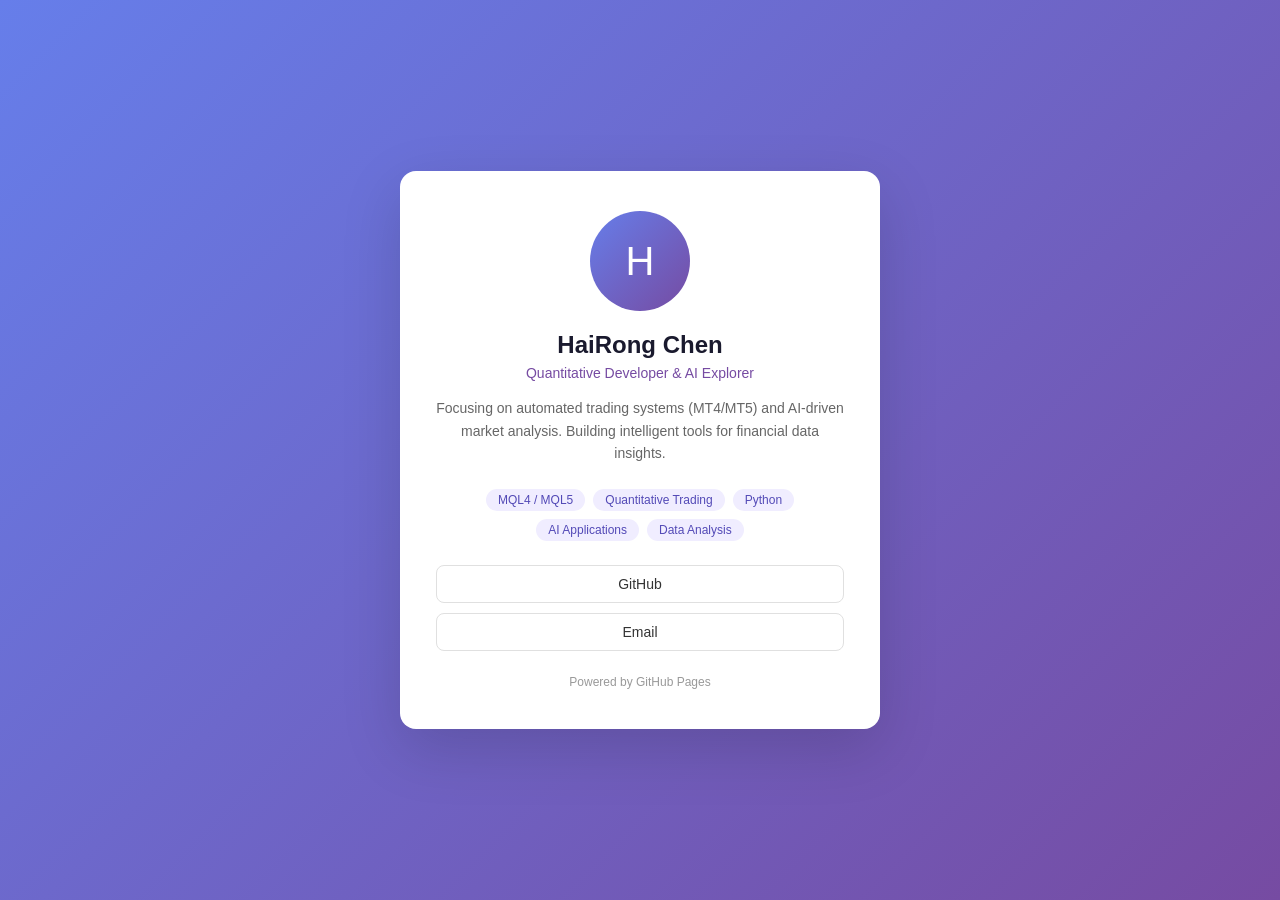
==== index.html @ 54d0af9d "Add personal card page" ====
<!DOCTYPE html>
<html lang="zh-CN">
<head>
  <meta charset="UTF-8">
  <meta name="viewport" content="width=device-width, initial-scale=1.0">
  <title>HaiRong Chen - Personal Card</title>
  <style>
    * { margin: 0; padding: 0; box-sizing: border-box; }
    body {
      font-family: -apple-system, BlinkMacSystemFont, "Segoe UI", Roboto, sans-serif;
      background: linear-gradient(135deg, #667eea 0%, #764ba2 100%);
      min-height: 100vh;
      display: flex;
      align-items: center;
      justify-content: center;
      padding: 20px;
    }
    .card {
      background: #fff;
      border-radius: 16px;
      box-shadow: 0 20px 60px rgba(0,0,0,0.15);
      max-width: 480px;
      width: 100%;
      padding: 40px 36px;
      text-align: center;
    }
    .avatar {
      width: 100px;
      height: 100px;
      border-radius: 50%;
      background: linear-gradient(135deg, #667eea, #764ba2);
      margin: 0 auto 20px;
      display: flex;
      align-items: center;
      justify-content: center;
      font-size: 40px;
      color: #fff;
      font-weight: 500;
    }
    h1 {
      font-size: 24px;
      color: #1a1a2e;
      margin-bottom: 6px;
    }
    .title {
      font-size: 14px;
      color: #764ba2;
      margin-bottom: 16px;
    }
    .bio {
      font-size: 14px;
      color: #666;
      line-height: 1.6;
      margin-bottom: 24px;
    }
    .tags {
      display: flex;
      flex-wrap: wrap;
      justify-content: center;
      gap: 8px;
      margin-bottom: 24px;
    }
    .tag {
      padding: 4px 12px;
      background: #f0edff;
      color: #534ab7;
      border-radius: 20px;
      font-size: 12px;
    }
    .links {
      display: flex;
      flex-direction: column;
      gap: 10px;
    }
    .link {
      display: flex;
      align-items: center;
      justify-content: center;
      gap: 8px;
      padding: 10px 20px;
      border: 1px solid #e0e0e0;
      border-radius: 8px;
      text-decoration: none;
      color: #333;
      font-size: 14px;
      transition: all 0.2s;
    }
    .link:hover {
      border-color: #764ba2;
      color: #764ba2;
      background: #faf8ff;
    }
    .footer {
      margin-top: 24px;
      font-size: 12px;
      color: #999;
    }
  </style>
</head>
<body>
  <div class="card">
    <div class="avatar">H</div>
    <h1>HaiRong Chen</h1>
    <p class="title">Quantitative Developer &amp; AI Explorer</p>
    <p class="bio">
      Focusing on automated trading systems (MT4/MT5) and AI-driven market analysis.
      Building intelligent tools for financial data insights.
    </p>
    <div class="tags">
      <span class="tag">MQL4 / MQL5</span>
      <span class="tag">Quantitative Trading</span>
      <span class="tag">Python</span>
      <span class="tag">AI Applications</span>
      <span class="tag">Data Analysis</span>
    </div>
    <div class="links">
      <a class="link" href="https://github.com/Roke111" target="_blank">GitHub</a>
      <a class="link" href="mailto:chenhairong@email.com">Email</a>
    </div>
    <p class="footer">Powered by GitHub Pages</p>
  </div>
</body>
</html>
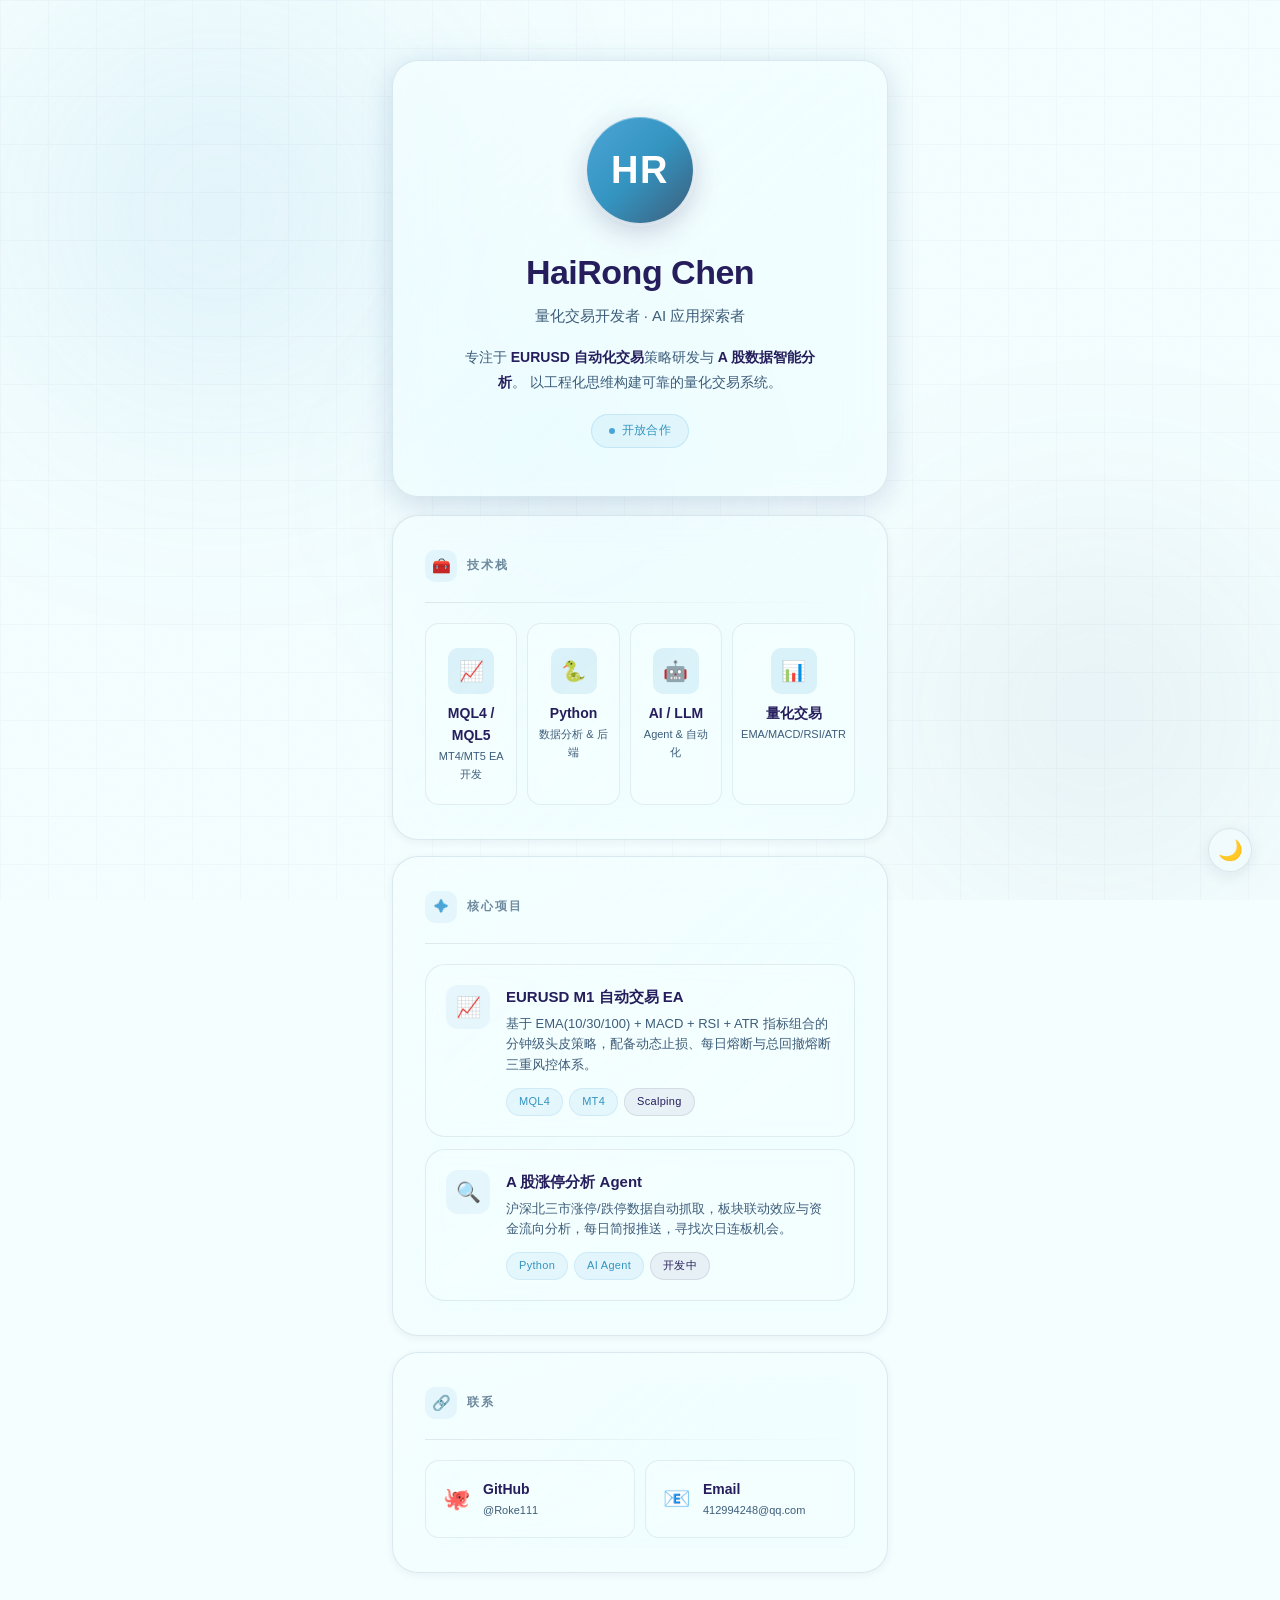
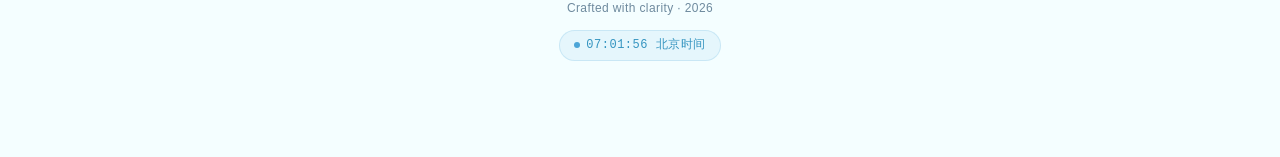
==== commit d7cff4e8: "feat: 添加 JS/CSS 联动效果验证（光晕/涟漪/主题切换/时钟）" ====
--- a/index.html
+++ b/index.html
@@ -1,123 +1,774 @@
 <!DOCTYPE html>
 <html lang="zh-CN">
 <head>
-  <meta charset="UTF-8">
-  <meta name="viewport" content="width=device-width, initial-scale=1.0">
-  <title>HaiRong Chen - Personal Card</title>
-  <style>
-    * { margin: 0; padding: 0; box-sizing: border-box; }
-    body {
-      font-family: -apple-system, BlinkMacSystemFont, "Segoe UI", Roboto, sans-serif;
-      background: linear-gradient(135deg, #667eea 0%, #764ba2 100%);
-      min-height: 100vh;
-      display: flex;
-      align-items: center;
-      justify-content: center;
-      padding: 20px;
-    }
-    .card {
-      background: #fff;
-      border-radius: 16px;
-      box-shadow: 0 20px 60px rgba(0,0,0,0.15);
-      max-width: 480px;
-      width: 100%;
-      padding: 40px 36px;
-      text-align: center;
-    }
-    .avatar {
-      width: 100px;
-      height: 100px;
-      border-radius: 50%;
-      background: linear-gradient(135deg, #667eea, #764ba2);
-      margin: 0 auto 20px;
-      display: flex;
-      align-items: center;
-      justify-content: center;
-      font-size: 40px;
-      color: #fff;
-      font-weight: 500;
-    }
-    h1 {
-      font-size: 24px;
-      color: #1a1a2e;
-      margin-bottom: 6px;
-    }
-    .title {
-      font-size: 14px;
-      color: #764ba2;
-      margin-bottom: 16px;
-    }
-    .bio {
-      font-size: 14px;
-      color: #666;
-      line-height: 1.6;
-      margin-bottom: 24px;
-    }
-    .tags {
-      display: flex;
-      flex-wrap: wrap;
-      justify-content: center;
-      gap: 8px;
-      margin-bottom: 24px;
-    }
+<meta charset="UTF-8">
+<meta name="viewport" content="width=device-width, initial-scale=1.0, viewport-fit=cover">
+<meta name="apple-mobile-web-app-capable" content="yes">
+<meta name="apple-mobile-web-app-status-bar-style" content="default">
+<meta name="theme-color" content="#f4feff">
+<title>HaiRong Chen</title>
+<style>
+  /* ═══════════════ DESIGN SYSTEM ═══════════════
+     Palette   : User-defined 4-color palette
+                 #f4feff → ice-white surface
+                 #261e5c → deep navy text
+                 #3d5d7a → steel blue-gray
+                 #4ca5d7 → sky blue accent
+     Style     : Futuristic Minimalism × Glassmorphism
+     Layout    : Card-based × Layered Depth
+     Philosophy: Approachable Luxury
+     ══════════════════════════════════════════════ */
+
+  :root {
+    /* ── Core palette ── */
+    --ice:            #f4feff;
+    --navy:           #261e5c;
+    --steel:          #3d5d7a;
+    --sky:            #4ca5d7;
+
+    /* ── Derived surfaces ── */
+    --surface:        var(--ice);
+    --surface-deep:   #eaf5f8;
+    --card-bg:        rgba(244,254,255,0.52);
+
+    /* ── Watercolor wash tones ── */
+    --wash-a:         #def1f6;
+    --wash-b:         #cbe5ee;
+    --wash-c:         #b3d5e3;
+
+    /* ── Glass ── */
+    --glass-bg:       rgba(244,254,255,0.50);
+    --glass-hover:    rgba(244,254,255,0.72);
+    --glass-border:   rgba(61,93,122,0.13);
+    --glass-border-focus: rgba(76,165,215,0.28);
+    --glass-blur:     18px;
+
+    /* ── Text ── */
+    --text:           var(--navy);
+    --text-secondary: var(--steel);
+    --text-tertiary:  #6e8a9e;
+    --text-inverse:   var(--ice);
+
+    /* ── Accent ── */
+    --accent:         var(--sky);
+    --accent-deep:    #3494c0;
+    --accent-light:   #7cc5e8;
+    --accent-bg:      rgba(76,165,215,0.09);
+    --accent-bg-deep: rgba(76,165,215,0.15);
+
+    /* ── Shadows (navy-based warm-cast) ── */
+    --shadow-navy:    38, 30, 92;
+    --shadow-xs:      0 1px 2px  rgba(var(--shadow-navy),0.04);
+    --shadow-sm:      0 2px 8px  rgba(var(--shadow-navy),0.06);
+    --shadow-md:      0 4px 16px rgba(var(--shadow-navy),0.08);
+    --shadow-lg:      0 8px 28px rgba(var(--shadow-navy),0.10);
+    --shadow-xl:      0 14px 42px rgba(var(--shadow-navy),0.13);
+    --shadow-glow:    0 0 36px rgba(76,165,215,0.10);
+
+    /* ── Layout ── */
+    --radius-sm:      14px;
+    --radius-md:      20px;
+    --radius-lg:      26px;
+    --radius-xl:      32px;
+    --font:           -apple-system, BlinkMacSystemFont, "SF Pro Display",
+                      "PingFang SC", "Microsoft YaHei", "Helvetica Neue", sans-serif;
+    --font-mono:      "SF Mono", ui-monospace, "Cascadia Code", monospace;
+    --ease:           cubic-bezier(.4,0,.2,1);
+  }
+
+  * { margin:0; padding:0; box-sizing:border-box; }
+  html {
+    font-size:16px;
+    -webkit-font-smoothing:antialiased;
+    -moz-osx-font-smoothing:grayscale;
+    -webkit-tap-highlight-color:transparent;
+  }
+  body {
+    font-family:var(--font);
+    background:var(--surface);
+    color:var(--text);
+    line-height:1.6;
+    min-height:100vh;
+    min-height:100dvh;
+    overflow-x:hidden;
+  }
+  a { color:inherit; text-decoration:none; }
+
+  /* ════════════════ WATERCOLOR BACKGROUND ════════════════ */
+
+  .bg-layer {
+    position:fixed; inset:0; z-index:0; pointer-events:none; overflow:hidden;
+  }
+  .bg-layer::before,
+  .bg-layer::after {
+    content:''; position:absolute; border-radius:50%; filter:blur(110px);
+    will-change:transform;
+  }
+  .bg-layer::before {
+    width:65vw; height:65vw; max-width:640px; max-height:640px;
+    background:radial-gradient(circle,
+      rgba(76,165,215,0.18) 0%,
+      rgba(76,165,215,0.06) 40%,
+      transparent 65%
+    );
+    top:-12%; left:-8%;
+  }
+  .bg-layer::after {
+    width:55vw; height:55vw; max-width:520px; max-height:520px;
+    background:radial-gradient(circle,
+      rgba(61,93,122,0.14)  0%,
+      rgba(61,93,122,0.04)  40%,
+      transparent 65%
+    );
+    bottom:-8%; right:-6%;
+  }
+  .bg-wash-center {
+    position:fixed; border-radius:50%; pointer-events:none; z-index:0;
+    width:42vw; height:42vw; max-width:440px; max-height:440px;
+    background:radial-gradient(circle,
+      rgba(124,197,232,0.12) 0%,
+      rgba(76,165,215,0.04)  35%,
+      transparent 60%
+    );
+    filter:blur(90px);
+    top:55%; left:45%; transform:translate(-50%,-50%);
+  }
+  /* Subtle grain texture */
+  .bg-grain {
+    position:fixed; inset:0; z-index:0; pointer-events:none; opacity:.025;
+    background-image:url("data:image/svg+xml,%3Csvg viewBox='0 0 256 256' xmlns='http://www.w3.org/2000/svg'%3E%3Cfilter id='n'%3E%3CfeTurbulence type='fractalNoise' baseFrequency='.7' numOctaves='3' stitchTiles='stitch'/%3E%3C/filter%3E%3Crect width='100%25' height='100%25' filter='url(%23n)'/%3E%3C/svg%3E");
+    background-size:180px 180px;
+  }
+  /* Subtle grid lines */
+  .bg-grid {
+    position:fixed; inset:0; z-index:0; pointer-events:none; opacity:.025;
+    background-image:
+      linear-gradient(var(--navy) 1px, transparent 1px),
+      linear-gradient(90deg, var(--navy) 1px, transparent 1px);
+    background-size:48px 48px;
+  }
+
+  /* ════════════════ WRAPPER ════════════════ */
+
+  .wrapper {
+    position:relative; z-index:2;
+    max-width:560px; margin:0 auto;
+    padding:
+      max(30px, env(safe-area-inset-top))
+      max(16px, env(safe-area-inset-right))
+      max(64px, env(safe-area-inset-bottom))
+      max(16px, env(safe-area-inset-left));
+  }
+
+  /* ════════════════ GLASS CARD ════════════════ */
+
+  .glass-card {
+    background:var(--glass-bg);
+    backdrop-filter:blur(var(--glass-blur)) saturate(160%);
+    -webkit-backdrop-filter:blur(var(--glass-blur)) saturate(160%);
+    border:1px solid var(--glass-border);
+    border-radius:var(--radius-lg);
+    box-shadow:var(--shadow-md);
+    position:relative; overflow:hidden;
+  }
+  /* Glass edge-light reflection */
+  .glass-card::after {
+    content:''; position:absolute; inset:0; pointer-events:none; z-index:0;
+    border-radius:inherit;
+    background:linear-gradient(
+      140deg,
+      rgba(255,255,255,0.22) 0%,
+      rgba(255,255,255,0.06) 35%,
+      transparent 65%
+    );
+  }
+  .glass-card > * { position:relative; z-index:1; }
+
+  /* ════════════════ HERO ════════════════ */
+
+  .hero {
+    padding:44px 32px 38px; margin-bottom:18px;
+    display:flex; flex-direction:column; align-items:center; text-align:center;
+    box-shadow:var(--shadow-lg), var(--shadow-glow);
+    animation:fadeUp .55s var(--ease) forwards;
+  }
+  .hero-avatar {
+    width:90px; height:90px; border-radius:50%;
+    background:linear-gradient(135deg, var(--sky) 0%, var(--accent-deep) 50%, var(--steel) 100%);
+    display:flex; align-items:center; justify-content:center;
+    font-size:33px; font-weight:600; letter-spacing:1.5px;
+    color:#fff;
+    margin-bottom:22px; user-select:none;
+    box-shadow:0 8px 28px rgba(38,30,92,0.22),
+               inset 0 1px 0 rgba(255,255,255,0.35);
+    position:relative;
+  }
+  .hero-avatar::after {
+    content:''; position:absolute; inset:-3px; border-radius:50%;
+    border:1.5px solid rgba(255,255,255,0.25);
+    pointer-events:none;
+  }
+  .hero h1 {
+    font-size:29px; font-weight:700; letter-spacing:-.5px;
+    color:var(--navy); margin-bottom:5px;
+  }
+  .hero .sub {
+    font-size:15px; color:var(--steel); font-weight:400; margin-bottom:17px;
+  }
+  .hero .bio {
+    font-size:14px; color:var(--text-secondary); line-height:1.75; max-width:370px;
+  }
+  .hero .bio strong { color:var(--navy); font-weight:600; }
+
+  .status-line {
+    display:inline-flex; align-items:center; gap:7px;
+    margin-top:20px; padding:6px 17px;
+    border-radius:99px; font-size:12px; color:var(--accent-deep);
+    background:var(--accent-bg);
+    border:1px solid rgba(76,165,215,0.18);
+    letter-spacing:.3px;
+  }
+  .status-line .dot {
+    width:6px; height:6px; border-radius:50%;
+    background:var(--accent);
+    animation:pulse-status 2.2s ease-in-out infinite;
+  }
+  @keyframes pulse-status {
+    0%,100% { opacity:1; transform:scale(1); }
+    50%     { opacity:.45; transform:scale(1.3); }
+  }
+
+  /* ════════════════ SECTION ════════════════ */
+
+  .section {
+    margin-bottom:16px;
+    box-shadow:var(--shadow-sm);
+    transition:transform .35s var(--ease), box-shadow .35s var(--ease);
+  }
+  .section:active { transform:translateY(-1px); box-shadow:var(--shadow-lg); }
+  .section-inner { padding:28px 26px; }
+
+  .sec-header {
+    display:flex; align-items:center; gap:10px; margin-bottom:20px;
+  }
+  .sec-header .icon {
+    width:32px; height:32px; border-radius:10px;
+    display:flex; align-items:center; justify-content:center;
+    font-size:15px; flex-shrink:0;
+    background:var(--accent-bg);
+    color:var(--accent);
+  }
+  .sec-header h2 {
+    font-size:12px; font-weight:600;
+    text-transform:uppercase; letter-spacing:2px;
+    color:var(--text-tertiary);
+  }
+  .sec-divider {
+    height:1px;
+    background:linear-gradient(90deg,
+      var(--glass-border) 0%,
+      rgba(61,93,122,0.06) 50%,
+      transparent 100%
+    );
+    margin-bottom:20px;
+  }
+
+  /* ════════════════ SKILLS ════════════════ */
+
+  .skills-grid {
+    display:grid; grid-template-columns:1fr 1fr; gap:10px;
+  }
+  .skill-tile {
+    display:flex; align-items:center; gap:12px;
+    padding:15px 16px; border-radius:var(--radius-sm);
+    background:rgba(244,254,255,0.45);
+    backdrop-filter:blur(6px);
+    -webkit-backdrop-filter:blur(6px);
+    border:1px solid rgba(61,93,122,0.10);
+    transition:all .3s var(--ease); cursor:default;
+    min-height:58px;
+  }
+  .skill-tile:active {
+    background:var(--accent-bg);
+    border-color:rgba(76,165,215,0.25);
+    transform:scale(.97);
+  }
+  .skill-tile .si {
+    width:36px; height:36px; border-radius:10px;
+    display:flex; align-items:center; justify-content:center;
+    font-size:18px; flex-shrink:0;
+    background:var(--accent-bg-deep);
+  }
+  .skill-name { font-size:14px; font-weight:600; color:var(--navy); }
+  .skill-sub  { font-size:11px; color:var(--steel); margin-top:2px; }
+
+  /* ════════════════ PROJECTS ════════════════ */
+
+  .projects-list { display:flex; flex-direction:column; gap:12px; }
+  .project-card {
+    display:flex; gap:16px; align-items:flex-start;
+    padding:20px; border-radius:var(--radius-md);
+    background:rgba(244,254,255,0.42);
+    backdrop-filter:blur(8px);
+    -webkit-backdrop-filter:blur(8px);
+    border:1px solid rgba(61,93,122,0.11);
+    transition:all .35s var(--ease); cursor:pointer;
+    position:relative; overflow:hidden;
+  }
+  .project-card::before {
+    content:''; position:absolute; top:0; left:8%;
+    width:45%; height:1px;
+    background:linear-gradient(90deg, transparent, rgba(255,255,255,0.6), transparent);
+    pointer-events:none;
+  }
+  .project-card:active {
+    transform:translateY(-2px);
+    box-shadow:var(--shadow-lg);
+    border-color:rgba(76,165,215,0.30);
+    background:rgba(244,254,255,0.65);
+  }
+  .project-card .pi {
+    width:44px; height:44px; border-radius:12px;
+    display:flex; align-items:center; justify-content:center;
+    font-size:20px; flex-shrink:0;
+    background:var(--accent-bg);
+  }
+  .project-info h3 {
+    font-size:15px; font-weight:600; margin-bottom:5px; color:var(--navy);
+  }
+  .project-info p {
+    font-size:13px; color:var(--steel); line-height:1.6;
+  }
+  .project-tags {
+    display:flex; gap:6px; flex-wrap:wrap; margin-top:12px;
+  }
+  .tag {
+    font-size:11px; font-weight:500; padding:4px 12px; border-radius:99px;
+    letter-spacing:.3px;
+    background:var(--accent-bg);
+    color:var(--accent-deep);
+    border:1px solid rgba(76,165,215,0.14);
+  }
+  .tag-dark {
+    background:rgba(38,30,92,0.06);
+    color:var(--navy);
+    border-color:rgba(38,30,92,0.10);
+  }
+
+  /* ════════════════ CONNECT ════════════════ */
+
+  .connect-grid {
+    display:grid; grid-template-columns:1fr 1fr; gap:10px;
+  }
+  .connect-item {
+    display:flex; align-items:center; gap:13px;
+    padding:17px; border-radius:var(--radius-sm);
+    background:rgba(244,254,255,0.42);
+    backdrop-filter:blur(6px);
+    -webkit-backdrop-filter:blur(6px);
+    border:1px solid rgba(61,93,122,0.10);
+    transition:all .3s var(--ease);
+    min-height:54px;
+  }
+  .connect-item:active {
+    background:var(--accent-bg);
+    border-color:rgba(76,165,215,0.25);
+    transform:scale(.97);
+  }
+  .connect-item .ci  { font-size:22px; flex-shrink:0; }
+  .connect-item .lbl { font-size:14px; font-weight:600; color:var(--navy); }
+  .connect-item .url { font-size:11px; color:var(--steel); margin-top:2px; }
+
+  /* ════════════════ FOOTER ════════════════ */
+
+  .footer {
+    text-align:center; padding:10px 0 0;
+    font-size:12px; color:var(--text-tertiary); letter-spacing:.4px;
+  }
+
+  /* ════════════════ ANIMATIONS ════════════════ */
+
+  @keyframes fadeUp {
+    from { opacity:0; transform:translateY(18px); }
+    to   { opacity:1; transform:translateY(0); }
+  }
+
+  /* ════════════════ RESPONSIVE ════════════════ */
+
+  @media (max-width:380px) {
+    .hero { padding:34px 18px 30px; }
+    .hero-avatar { width:74px; height:74px; font-size:28px; }
+    .hero h1 { font-size:24px; }
+    .hero .sub { font-size:13px; }
+    .hero .bio { font-size:13px; }
+    .section-inner { padding:22px 18px; }
+    .skills-grid { gap:8px; }
+    .skill-tile { padding:13px 12px; gap:8px; min-height:52px; }
+    .skill-tile .si { width:30px; height:30px; font-size:15px; }
+    .connect-grid { gap:8px; }
+    .project-card { padding:16px; }
+  }
+
+  @media (min-width:768px) {
+    .wrapper {
+      padding:
+        max(60px, env(safe-area-inset-top))
+        max(32px, env(safe-area-inset-right))
+        max(96px, env(safe-area-inset-bottom))
+        max(32px, env(safe-area-inset-left));
+    }
+    .hero { padding:56px 48px 48px; }
+    .hero-avatar { width:106px; height:106px; font-size:38px; }
+    .hero h1 { font-size:34px; }
+    .section-inner { padding:34px 32px; }
+    .skills-grid { grid-template-columns:repeat(4,1fr); }
+    .skill-tile {
+      flex-direction:column; text-align:center; gap:8px;
+      padding:24px 8px 20px; min-height:auto;
+    }
+    .skill-tile .si { width:46px; height:46px; font-size:20px; }
+    .project-card:hover {
+      transform:translateY(-3px);
+      box-shadow:var(--shadow-xl);
+      border-color:rgba(76,165,215,0.32);
+      background:rgba(244,254,255,0.68);
+    }
+    .connect-item:hover {
+      background:var(--accent-bg);
+      border-color:rgba(76,165,215,0.25);
+    }
+    .section:hover { box-shadow:var(--shadow-md); }
+  }
+
+  /* ════════════════ DARK MODE ════════════════ */
+
+  @media (prefers-color-scheme:dark) {
+    :root {
+      --surface:        #0a0a18;
+      --surface-deep:   #0e0e20;
+      --card-bg:        rgba(14,12,30,0.60);
+
+      --glass-bg:       rgba(14,12,28,0.55);
+      --glass-hover:    rgba(14,12,28,0.78);
+      --glass-border:   rgba(61,93,122,0.22);
+      --glass-border-focus: rgba(76,165,215,0.35);
+
+      --text:           #e6f2f8;
+      --text-secondary: #8eaec2;
+      --text-tertiary:  #516a7c;
+      --text-inverse:   var(--navy);
+
+      --accent-bg:      rgba(76,165,215,0.12);
+      --accent-bg-deep: rgba(76,165,215,0.22);
+
+      --shadow-navy:    0, 0, 0;
+      --shadow-xs:      0 1px 3px  rgba(0,0,0,0.28);
+      --shadow-sm:      0 2px 10px rgba(0,0,0,0.32);
+      --shadow-md:      0 4px 18px rgba(0,0,0,0.38);
+      --shadow-lg:      0 8px 32px rgba(0,0,0,0.44);
+      --shadow-xl:      0 16px 48px rgba(0,0,0,0.50);
+      --shadow-glow:    0 0 45px rgba(76,165,215,0.10);
+    }
+    .bg-layer::before {
+      background:radial-gradient(circle,
+        rgba(76,165,215,0.10)  0%,
+        rgba(76,165,215,0.03) 40%,
+        transparent 65%
+      );
+    }
+    .bg-layer::after {
+      background:radial-gradient(circle,
+        rgba(61,93,122,0.08)  0%,
+        rgba(61,93,122,0.02) 40%,
+        transparent 65%
+      );
+    }
+    .bg-wash-center {
+      background:radial-gradient(circle,
+        rgba(76,165,215,0.06) 0%,
+        rgba(76,165,215,0.02) 40%,
+        transparent 60%
+      );
+    }
+    .bg-grain { opacity:.06; }
+    .bg-grid {
+      opacity:.03;
+      background-image:
+        linear-gradient(rgba(255,255,255,.05) 1px, transparent 1px),
+        linear-gradient(90deg, rgba(255,255,255,.05) 1px, transparent 1px);
+    }
+    .skill-tile,
+    .project-card,
+    .connect-item {
+      background:rgba(20,16,40,0.50);
+      border-color:rgba(61,93,122,0.18);
+    }
+    .skill-tile .si,
+    .project-card .pi { background:rgba(76,165,215,0.16); }
     .tag {
-      padding: 4px 12px;
-      background: #f0edff;
-      color: #534ab7;
-      border-radius: 20px;
-      font-size: 12px;
-    }
-    .links {
-      display: flex;
-      flex-direction: column;
-      gap: 10px;
-    }
-    .link {
-      display: flex;
-      align-items: center;
-      justify-content: center;
-      gap: 8px;
-      padding: 10px 20px;
-      border: 1px solid #e0e0e0;
-      border-radius: 8px;
-      text-decoration: none;
-      color: #333;
-      font-size: 14px;
-      transition: all 0.2s;
-    }
-    .link:hover {
-      border-color: #764ba2;
-      color: #764ba2;
-      background: #faf8ff;
-    }
-    .footer {
-      margin-top: 24px;
-      font-size: 12px;
-      color: #999;
-    }
-  </style>
+      background:rgba(76,165,215,0.14);
+      color:var(--accent-light);
+      border-color:rgba(76,165,215,0.22);
+    }
+    .tag-dark {
+      background:rgba(230,242,248,0.08);
+      color:var(--text);
+      border-color:rgba(230,242,248,0.10);
+    }
+    .status-line {
+      background:rgba(76,165,215,0.14);
+      border-color:rgba(76,165,215,0.20);
+    }
+    .sec-header .icon { background:rgba(76,165,215,0.16); }
+    .glass-card::after {
+      background:linear-gradient(140deg,
+        rgba(255,255,255,0.05) 0%,
+        rgba(255,255,255,0.01) 35%,
+        transparent 65%
+      );
+    }
+    .project-card::before {
+      background:linear-gradient(90deg,
+        transparent,
+        rgba(255,255,255,0.08),
+        transparent
+      );
+    }
+    .hero-avatar {
+      background:linear-gradient(135deg, var(--sky), var(--steel), var(--navy));
+    }
+  }
+  /* ── Manual theme toggle override ── */
+  html[data-theme="dark"] {
+    --surface:        #0a0a18;
+    --surface-deep:   #0e0e20;
+    --card-bg:        rgba(14,12,30,0.60);
+    --glass-bg:       rgba(14,12,28,0.55);
+    --glass-hover:    rgba(14,12,28,0.78);
+    --glass-border:   rgba(61,93,122,0.22);
+    --glass-border-focus: rgba(76,165,215,0.35);
+    --text:           #e6f2f8;
+    --text-secondary: #8eaec2;
+    --text-tertiary:  #516a7c;
+    --text-inverse:   var(--navy);
+    --accent-bg:      rgba(76,165,215,0.12);
+    --accent-bg-deep: rgba(76,165,215,0.22);
+    --shadow-navy:    0, 0, 0;
+    --shadow-xs:      0 1px 3px  rgba(0,0,0,0.28);
+    --shadow-sm:      0 2px 10px rgba(0,0,0,0.32);
+    --shadow-md:      0 4px 18px rgba(0,0,0,0.38);
+    --shadow-lg:      0 8px 32px rgba(0,0,0,0.44);
+    --shadow-xl:      0 16px 48px rgba(0,0,0,0.50);
+    --shadow-glow:    0 0 45px rgba(76,165,215,0.10);
+  }
+  html[data-theme="dark"] .bg-layer::before {
+    background:radial-gradient(circle,
+      rgba(76,165,215,0.10)  0%,
+      rgba(76,165,215,0.03) 40%,
+      transparent 65%
+    );
+  }
+  html[data-theme="dark"] .bg-layer::after {
+    background:radial-gradient(circle,
+      rgba(61,93,122,0.08)  0%,
+      rgba(61,93,122,0.02) 40%,
+      transparent 65%
+    );
+  }
+  html[data-theme="dark"] .bg-wash-center {
+    background:radial-gradient(circle,
+      rgba(76,165,215,0.06) 0%,
+      rgba(76,165,215,0.02) 40%,
+      transparent 60%
+    );
+  }
+  html[data-theme="dark"] .bg-grain { opacity:.06; }
+  html[data-theme="dark"] .bg-grid {
+    opacity:.03;
+    background-image:
+      linear-gradient(rgba(255,255,255,.05) 1px, transparent 1px),
+      linear-gradient(90deg, rgba(255,255,255,.05) 1px, transparent 1px);
+  }
+  html[data-theme="dark"] .skill-tile,
+  html[data-theme="dark"] .project-card,
+  html[data-theme="dark"] .connect-item {
+    background:rgba(20,16,40,0.50);
+    border-color:rgba(61,93,122,0.18);
+  }
+  html[data-theme="dark"] .skill-tile .si,
+  html[data-theme="dark"] .project-card .pi { background:rgba(76,165,215,0.16); }
+  html[data-theme="dark"] .tag {
+    background:rgba(76,165,215,0.14);
+    color:var(--accent-light);
+    border-color:rgba(76,165,215,0.22);
+  }
+  html[data-theme="dark"] .tag-dark {
+    background:rgba(230,242,248,0.08);
+    color:var(--text);
+    border-color:rgba(230,242,248,0.10);
+  }
+  html[data-theme="dark"] .status-line {
+    background:rgba(76,165,215,0.14);
+    border-color:rgba(76,165,215,0.20);
+  }
+  html[data-theme="dark"] .sec-header .icon { background:rgba(76,165,215,0.16); }
+  html[data-theme="dark"] .glass-card::after {
+    background:linear-gradient(140deg,
+      rgba(255,255,255,0.05) 0%,
+      rgba(255,255,255,0.01) 35%,
+      transparent 65%
+    );
+  }
+  html[data-theme="dark"] .project-card::before {
+    background:linear-gradient(90deg,
+      transparent,
+      rgba(255,255,255,0.08),
+      transparent
+    );
+  }
+  html[data-theme="dark"] .hero-avatar {
+    background:linear-gradient(135deg, var(--sky), var(--steel), var(--navy));
+  }
+</style>
+<!-- External CSS (验证 GitHub Pages 静态资源加载) -->
+<link rel="stylesheet" href="css/effects.css">
 </head>
 <body>
-  <div class="card">
-    <div class="avatar">H</div>
-    <h1>HaiRong Chen</h1>
-    <p class="title">Quantitative Developer &amp; AI Explorer</p>
-    <p class="bio">
-      Focusing on automated trading systems (MT4/MT5) and AI-driven market analysis.
-      Building intelligent tools for financial data insights.
-    </p>
-    <div class="tags">
-      <span class="tag">MQL4 / MQL5</span>
-      <span class="tag">Quantitative Trading</span>
-      <span class="tag">Python</span>
-      <span class="tag">AI Applications</span>
-      <span class="tag">Data Analysis</span>
+
+  <!-- ═══ Atmosphere ═══ -->
+  <div class="bg-layer"></div>
+  <div class="bg-wash-center"></div>
+  <div class="bg-grid"></div>
+  <div class="bg-grain"></div>
+
+  <!-- ═══ Content ═══ -->
+  <div class="wrapper">
+
+    <!-- HERO -->
+    <div class="glass-card hero">
+      <div class="hero-avatar">HR</div>
+      <h1>HaiRong Chen</h1>
+      <p class="sub">量化交易开发者 · AI 应用探索者</p>
+      <p class="bio">
+        专注于 <strong>EURUSD 自动化交易</strong>策略研发与 <strong>A 股数据智能分析</strong>。
+        以工程化思维构建可靠的量化交易系统。
+      </p>
+      <span class="status-line">
+        <span class="dot"></span>开放合作
+      </span>
     </div>
-    <div class="links">
-      <a class="link" href="https://github.com/Roke111" target="_blank">GitHub</a>
-      <a class="link" href="mailto:chenhairong@email.com">Email</a>
+
+    <!-- TECH STACK -->
+    <div class="glass-card section a1">
+      <div class="section-inner">
+        <div class="sec-header">
+          <div class="icon">🧰</div>
+          <h2>技术栈</h2>
+        </div>
+        <div class="sec-divider"></div>
+        <div class="skills-grid">
+          <div class="skill-tile">
+            <div class="si">📈</div>
+            <div><div class="skill-name">MQL4 / MQL5</div><div class="skill-sub">MT4/MT5 EA 开发</div></div>
+          </div>
+          <div class="skill-tile">
+            <div class="si">🐍</div>
+            <div><div class="skill-name">Python</div><div class="skill-sub">数据分析 & 后端</div></div>
+          </div>
+          <div class="skill-tile">
+            <div class="si">🤖</div>
+            <div><div class="skill-name">AI / LLM</div><div class="skill-sub">Agent & 自动化</div></div>
+          </div>
+          <div class="skill-tile">
+            <div class="si">📊</div>
+            <div><div class="skill-name">量化交易</div><div class="skill-sub">EMA/MACD/RSI/ATR</div></div>
+          </div>
+        </div>
+      </div>
     </div>
-    <p class="footer">Powered by GitHub Pages</p>
+
+    <!-- PROJECTS -->
+    <div class="glass-card section a2">
+      <div class="section-inner">
+        <div class="sec-header">
+          <div class="icon">✦</div>
+          <h2>核心项目</h2>
+        </div>
+        <div class="sec-divider"></div>
+        <div class="projects-list">
+          <a class="project-card" href="https://github.com/Roke111" target="_blank" rel="noopener">
+            <div class="pi">📈</div>
+            <div class="project-info">
+              <h3>EURUSD M1 自动交易 EA</h3>
+              <p>基于 EMA(10/30/100) + MACD + RSI + ATR 指标组合的分钟级头皮策略，配备动态止损、每日熔断与总回撤熔断三重风控体系。</p>
+              <div class="project-tags">
+                <span class="tag">MQL4</span>
+                <span class="tag">MT4</span>
+                <span class="tag tag-dark">Scalping</span>
+              </div>
+            </div>
+          </a>
+          <a class="project-card" href="https://github.com/Roke111" target="_blank" rel="noopener">
+            <div class="pi">🔍</div>
+            <div class="project-info">
+              <h3>A 股涨停分析 Agent</h3>
+              <p>沪深北三市涨停/跌停数据自动抓取，板块联动效应与资金流向分析，每日简报推送，寻找次日连板机会。</p>
+              <div class="project-tags">
+                <span class="tag">Python</span>
+                <span class="tag">AI Agent</span>
+                <span class="tag tag-dark">开发中</span>
+              </div>
+            </div>
+          </a>
+        </div>
+      </div>
+    </div>
+
+    <!-- CONNECT -->
+    <div class="glass-card section a3">
+      <div class="section-inner">
+        <div class="sec-header">
+          <div class="icon">🔗</div>
+          <h2>联系</h2>
+        </div>
+        <div class="sec-divider"></div>
+        <div class="connect-grid">
+          <a class="connect-item" href="https://github.com/Roke111" target="_blank" rel="noopener">
+            <span class="ci">🐙</span>
+            <div><div class="lbl">GitHub</div><div class="url">@Roke111</div></div>
+          </a>
+          <a class="connect-item" href="mailto:412994248@qq.com">
+            <span class="ci">📧</span>
+            <div><div class="lbl">Email</div><div class="url">412994248@qq.com</div></div>
+          </a>
+        </div>
+      </div>
+    </div>
+
+    <div class="footer a4">Crafted with clarity · 2026</div>
   </div>
+
+  <!-- Scroll reveal -->
+  <script>
+  (function(){
+    var els = document.querySelectorAll('.a1,.a2,.a3,.a4');
+    if (!('IntersectionObserver' in window)) { els.forEach(function(e){ e.style.opacity='1'; }); return; }
+    var ob = new IntersectionObserver(function(entries){
+      entries.forEach(function(entry){
+        if (entry.isIntersecting){
+          entry.target.style.animationPlayState = 'running';
+          ob.unobserve(entry.target);
+        }
+      });
+    }, { threshold:0.06 });
+    els.forEach(function(el){
+      el.style.animation = 'fadeUp .55s var(--ease) both';
+      el.style.animationPlayState = 'paused'; el.style.opacity = '0';
+      ob.observe(el);
+    });
+  })();
+  </script>
+  <!-- External JS (验证 GitHub Pages 静态资源加载) -->
+  <script src="js/effects.js"></script>
 </body>
 </html>
--- a/css/effects.css
+++ b/css/effects.css
@@ -0,0 +1,137 @@
+/* ═══════════════════════════════════════
+   effects.css — 互动效果样式
+   验证 GitHub Pages 外部 CSS 加载
+   ═══════════════════════════════════════ */
+
+/* ── 鼠标跟随光晕 ── */
+.cursor-glow {
+  position: fixed;
+  pointer-events: none;
+  z-index: 9999;
+  width: 280px;
+  height: 280px;
+  border-radius: 50%;
+  background: radial-gradient(circle,
+    rgba(76, 165, 215, 0.12) 0%,
+    rgba(76, 165, 215, 0.04) 35%,
+    transparent 70%
+  );
+  transform: translate(-50%, -50%);
+  transition: opacity 0.4s ease;
+  will-change: left, top, opacity;
+}
+.cursor-glow.hidden {
+  opacity: 0;
+}
+
+/* ── 点击涟漪效果 ── */
+.ripple {
+  position: absolute;
+  border-radius: 50%;
+  background: rgba(76, 165, 215, 0.25);
+  transform: scale(0);
+  animation: ripple-expand 0.6s ease-out forwards;
+  pointer-events: none;
+  z-index: 0;
+}
+@keyframes ripple-expand {
+  to {
+    transform: scale(4);
+    opacity: 0;
+  }
+}
+
+/* ── 主题切换按钮 ── */
+.theme-toggle {
+  position: fixed;
+  bottom: 28px;
+  right: 28px;
+  z-index: 1000;
+  width: 44px;
+  height: 44px;
+  border-radius: 50%;
+  border: 1px solid var(--glass-border);
+  background: var(--glass-bg);
+  backdrop-filter: blur(var(--glass-blur));
+  -webkit-backdrop-filter: blur(var(--glass-blur));
+  cursor: pointer;
+  font-size: 20px;
+  display: flex;
+  align-items: center;
+  justify-content: center;
+  box-shadow: var(--shadow-md);
+  transition: all 0.35s var(--ease);
+  color: var(--text);
+  outline: none;
+  -webkit-tap-highlight-color: transparent;
+}
+.theme-toggle:hover {
+  transform: scale(1.1);
+  box-shadow: var(--shadow-lg), var(--shadow-glow);
+}
+.theme-toggle:active {
+  transform: scale(0.92);
+}
+.theme-toggle .icon-sun,
+.theme-toggle .icon-moon {
+  position: absolute;
+  transition: transform 0.4s var(--ease), opacity 0.4s var(--ease);
+}
+.theme-toggle .icon-sun {
+  opacity: 0;
+  transform: rotate(90deg) scale(0.5);
+}
+.theme-toggle .icon-moon {
+  opacity: 1;
+  transform: rotate(0deg) scale(1);
+}
+
+/* light mode 下显示月亮，dark mode 下显示太阳 */
+html[data-theme="light"] .theme-toggle .icon-sun {
+  opacity: 0;
+  transform: rotate(90deg) scale(0.5);
+}
+html[data-theme="light"] .theme-toggle .icon-moon {
+  opacity: 1;
+  transform: rotate(0deg) scale(1);
+}
+html[data-theme="dark"] .theme-toggle .icon-sun {
+  opacity: 1;
+  transform: rotate(0deg) scale(1);
+}
+html[data-theme="dark"] .theme-toggle .icon-moon {
+  opacity: 0;
+  transform: rotate(-90deg) scale(0.5);
+}
+
+/* ── 实时时钟 ── */
+.live-clock {
+  display: inline-flex;
+  align-items: center;
+  gap: 6px;
+  padding: 5px 14px;
+  border-radius: 99px;
+  font-size: 12px;
+  font-weight: 500;
+  font-family: var(--font-mono);
+  color: var(--accent-deep);
+  background: var(--accent-bg);
+  border: 1px solid rgba(76, 165, 215, 0.18);
+  letter-spacing: 0.5px;
+  user-select: none;
+  transition: all 0.3s var(--ease);
+}
+.live-clock .clock-dot {
+  width: 6px;
+  height: 6px;
+  border-radius: 50%;
+  background: var(--accent);
+  animation: pulse-status 1.5s ease-in-out infinite;
+}
+
+/* ── 页脚时钟容器 ── */
+.footer-clock {
+  margin-top: 12px;
+  display: flex;
+  justify-content: center;
+}
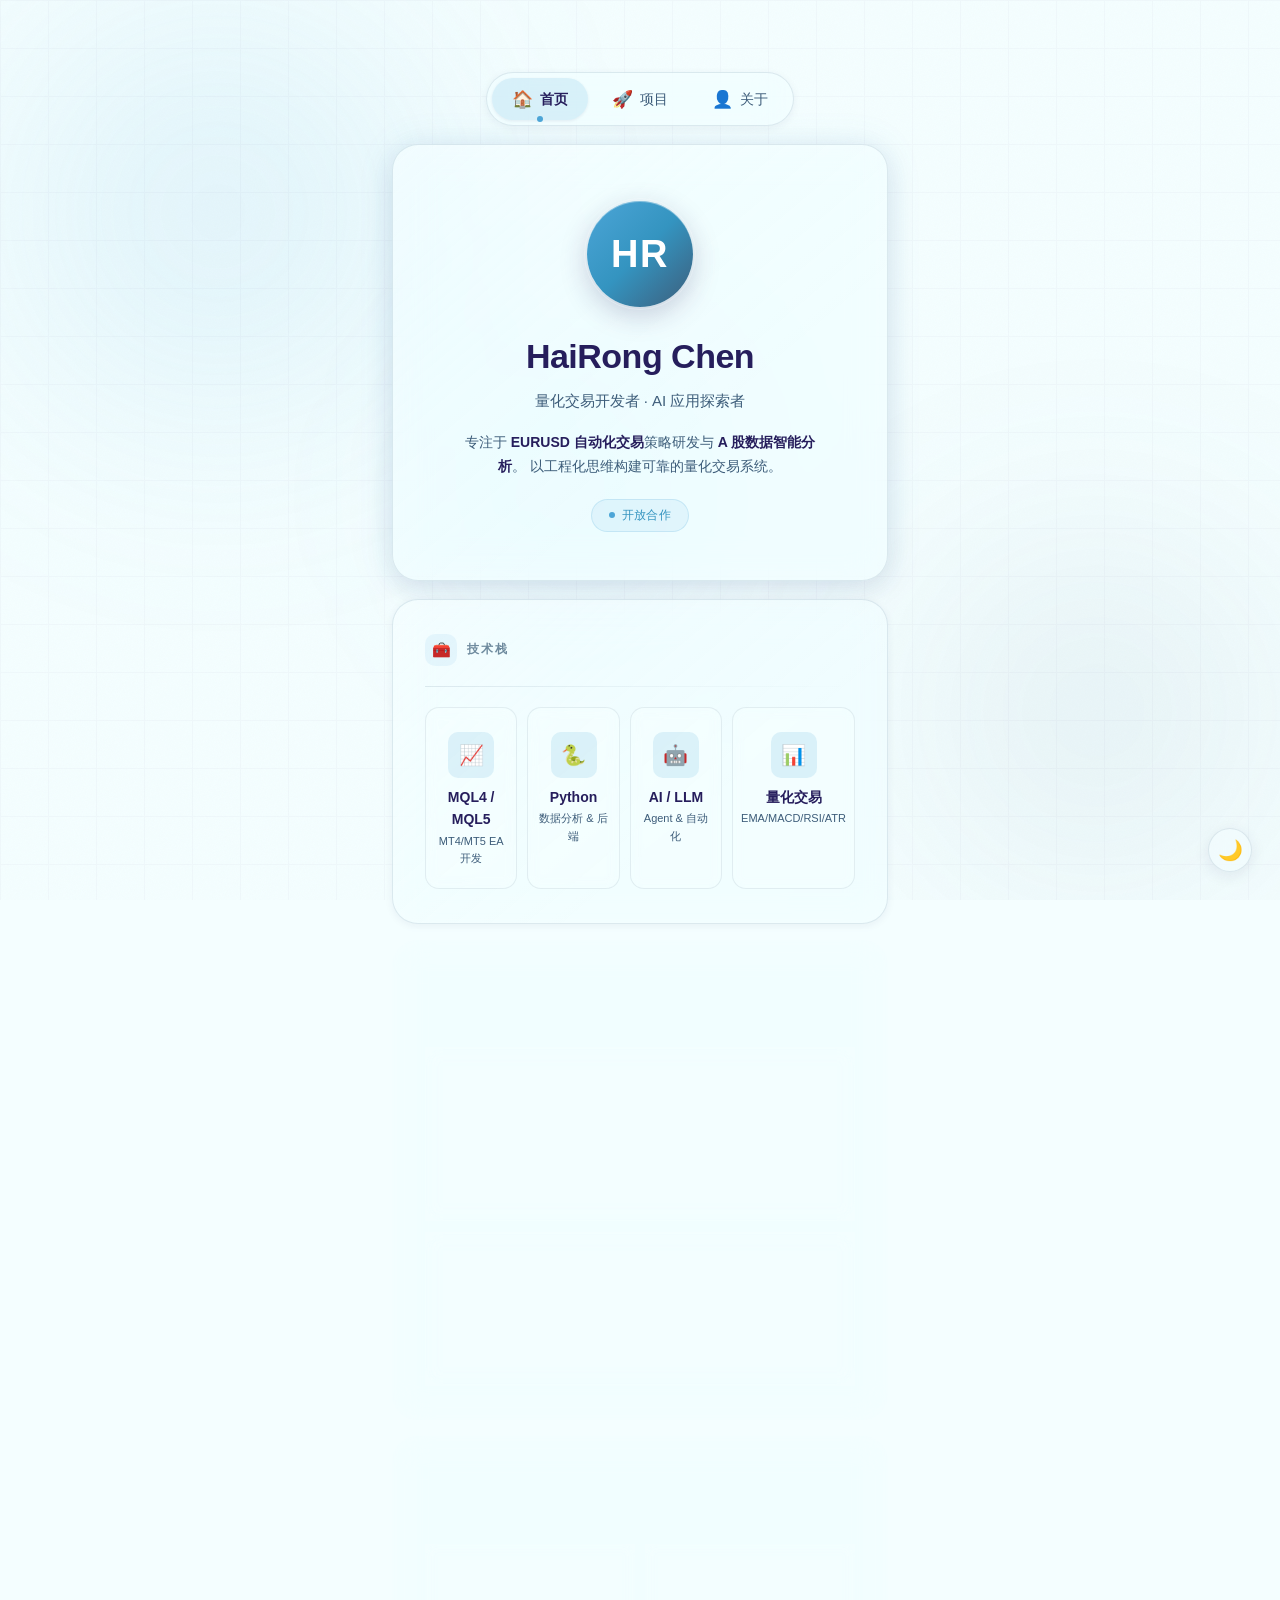
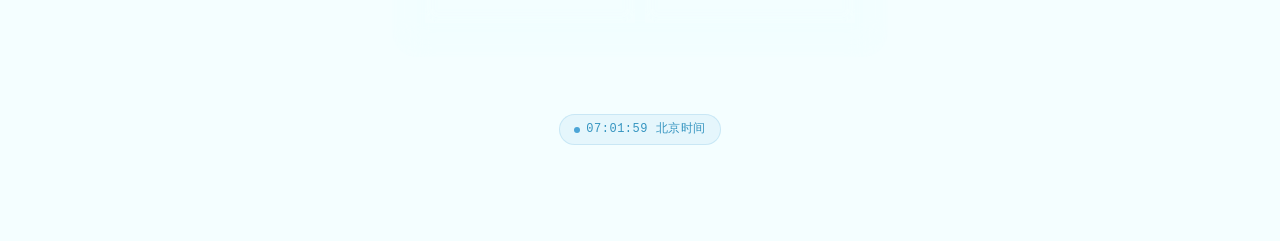
==== commit 7ac3185b: "feat: 多页面导航系统 — 首页/项目/关于三页切换" ====
--- a/index.html
+++ b/index.html
@@ -6,7 +6,7 @@
 <meta name="apple-mobile-web-app-capable" content="yes">
 <meta name="apple-mobile-web-app-status-bar-style" content="default">
 <meta name="theme-color" content="#f4feff">
-<title>HaiRong Chen</title>
+<title>首页 · HaiRong Chen</title>
 <style>
   /* ═══════════════ DESIGN SYSTEM ═══════════════
      Palette   : User-defined 4-color palette
@@ -632,6 +632,7 @@
 </style>
 <!-- External CSS (验证 GitHub Pages 静态资源加载) -->
 <link rel="stylesheet" href="css/effects.css">
+<link rel="stylesheet" href="css/nav.css">
 </head>
 <body>
 
@@ -770,5 +771,6 @@
   </script>
   <!-- External JS (验证 GitHub Pages 静态资源加载) -->
   <script src="js/effects.js"></script>
+  <script src="js/nav.js"></script>
 </body>
 </html>
--- a/css/nav.css
+++ b/css/nav.css
@@ -0,0 +1,93 @@
+/* ═══════════════════════════════════════
+   nav.css — 共享导航栏样式
+   ═══════════════════════════════════════ */
+
+.nav-bar {
+  position: sticky;
+  top: 0;
+  z-index: 100;
+  width: 100%;
+  padding: 12px 20px;
+  margin-bottom: 6px;
+  display: flex;
+  align-items: center;
+  justify-content: center;
+  gap: 6px;
+}
+
+.nav-inner {
+  display: flex;
+  align-items: center;
+  gap: 4px;
+  padding: 5px;
+  border-radius: var(--radius-xl);
+  background: var(--glass-bg);
+  backdrop-filter: blur(var(--glass-blur)) saturate(160%);
+  -webkit-backdrop-filter: blur(var(--glass-blur)) saturate(160%);
+  border: 1px solid var(--glass-border);
+  box-shadow: var(--shadow-sm);
+}
+
+.nav-link {
+  display: flex;
+  align-items: center;
+  gap: 7px;
+  padding: 10px 20px;
+  border-radius: var(--radius-xl);
+  font-size: 14px;
+  font-weight: 500;
+  color: var(--text-secondary);
+  text-decoration: none;
+  transition: all 0.3s var(--ease);
+  white-space: nowrap;
+  position: relative;
+}
+
+.nav-link:hover {
+  color: var(--navy);
+  background: var(--accent-bg);
+}
+
+.nav-link.active {
+  color: var(--navy);
+  background: var(--accent-bg-deep);
+  font-weight: 600;
+  box-shadow: 0 1px 3px rgba(38,30,92,0.08);
+}
+
+.nav-link .nav-icon {
+  font-size: 17px;
+  line-height: 1;
+}
+
+/* 移动端适配 */
+@media (max-width: 420px) {
+  .nav-link {
+    padding: 9px 14px;
+    font-size: 13px;
+    gap: 5px;
+  }
+  .nav-link .nav-icon { font-size: 15px; }
+}
+
+/* 页面过渡动画 */
+.page-enter {
+  animation: fadeUp 0.4s var(--ease) both;
+}
+
+/* 当前页面高亮指示器 */
+.nav-indicator {
+  position: absolute;
+  bottom: -2px;
+  left: 50%;
+  transform: translateX(-50%);
+  width: 6px;
+  height: 6px;
+  border-radius: 50%;
+  background: var(--accent);
+  opacity: 0;
+  transition: opacity 0.3s var(--ease);
+}
+.nav-link.active .nav-indicator {
+  opacity: 1;
+}
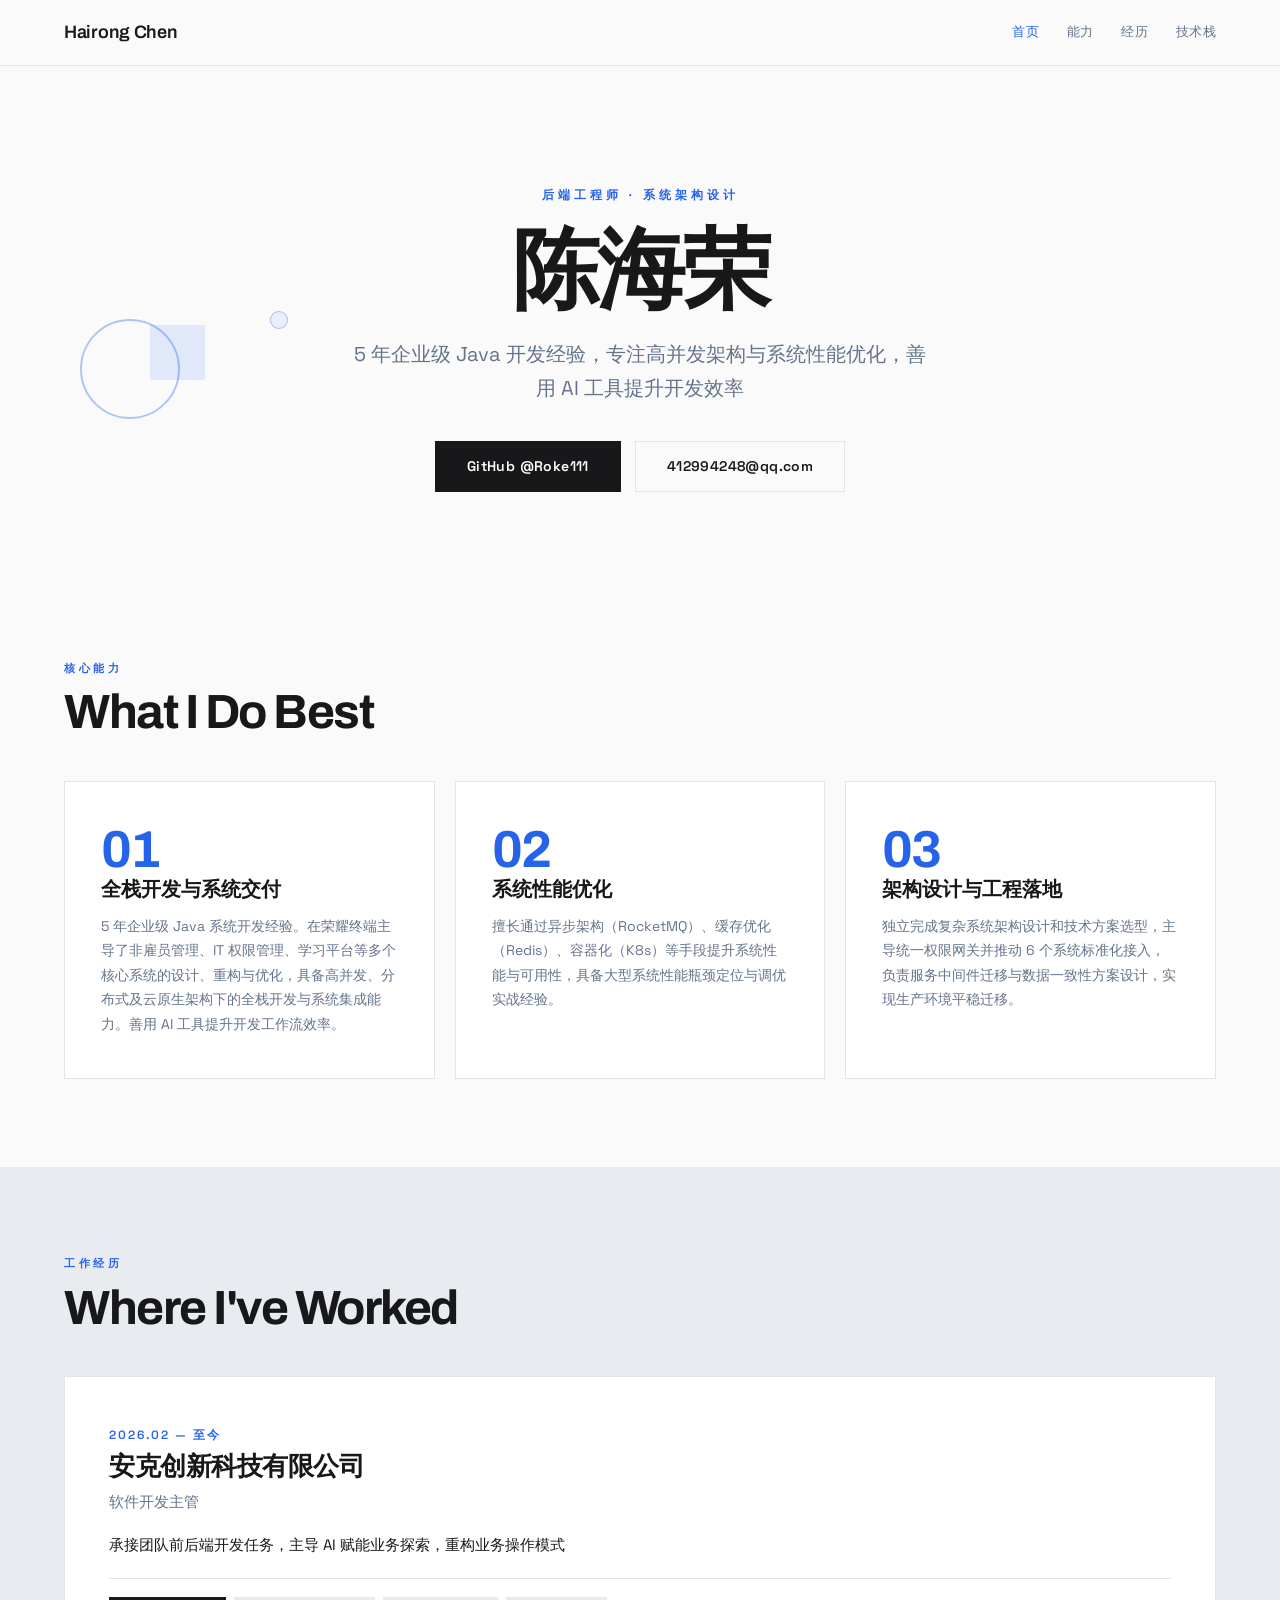
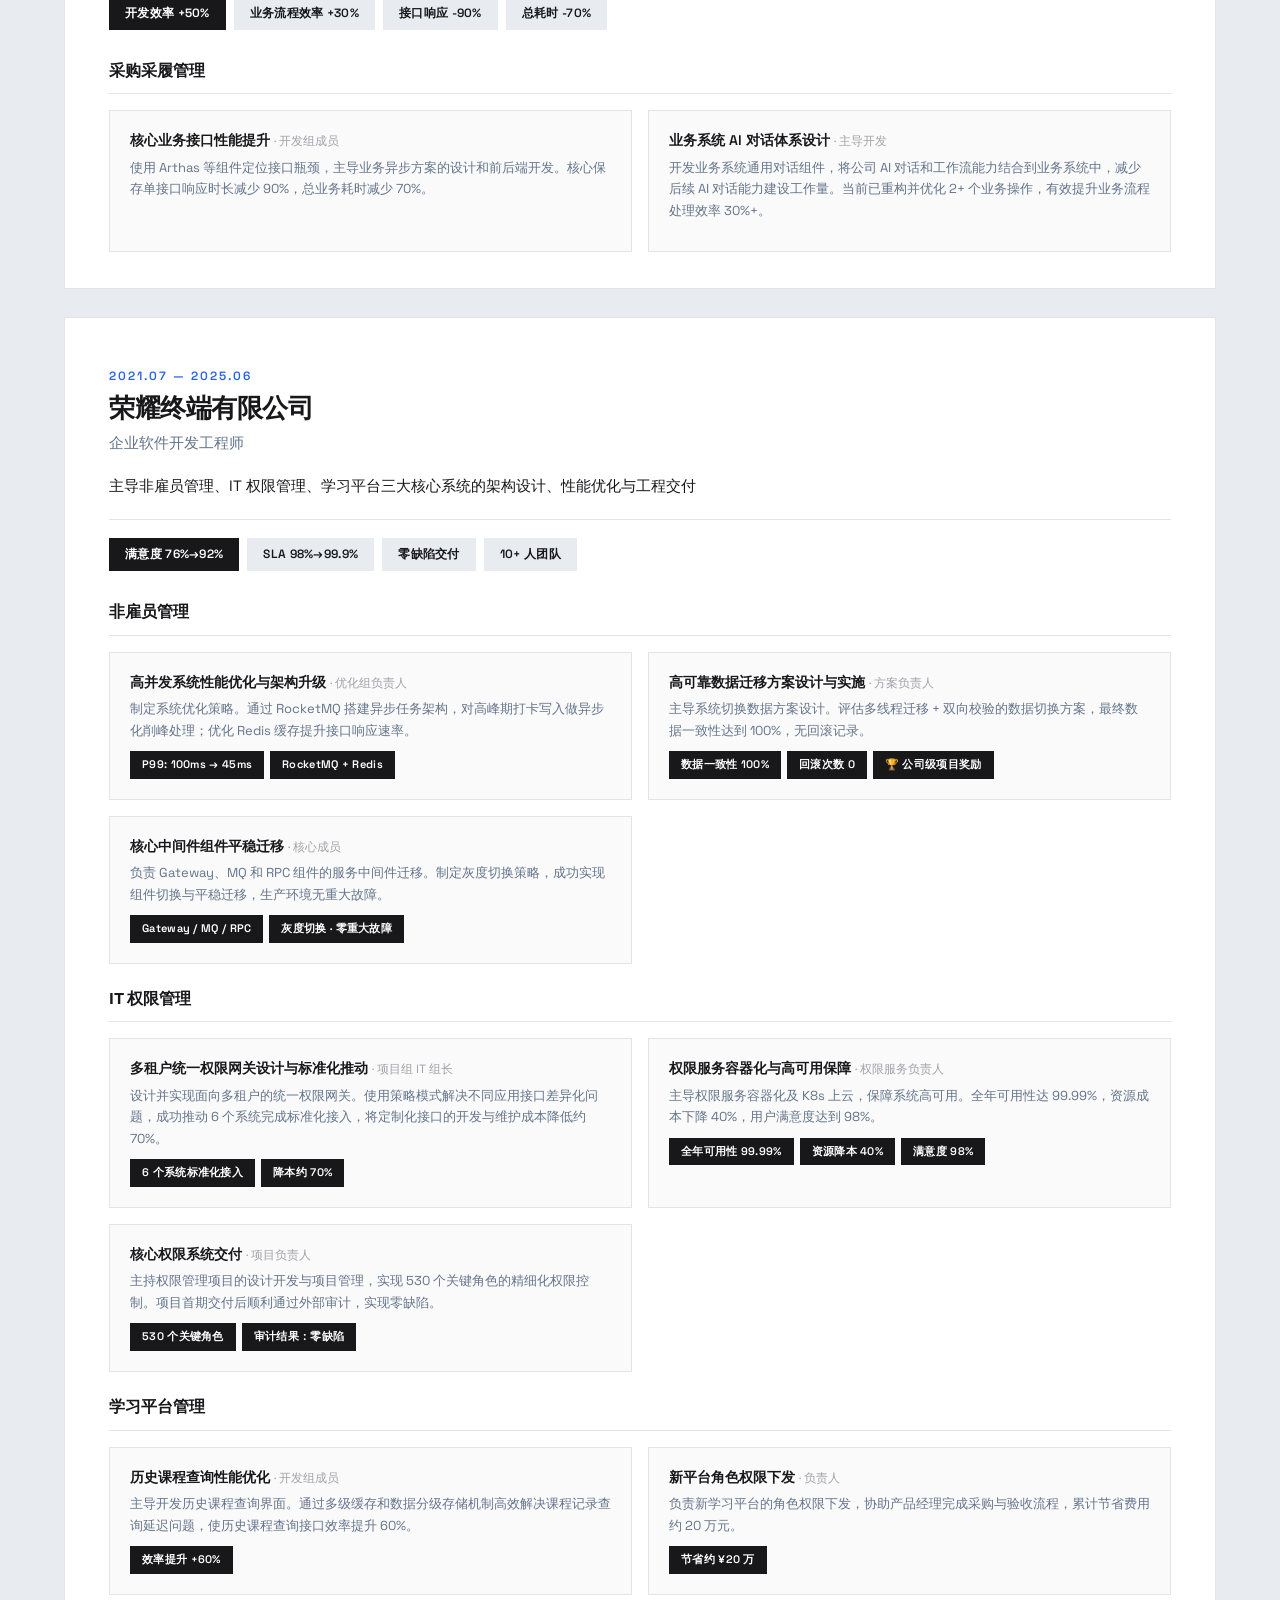
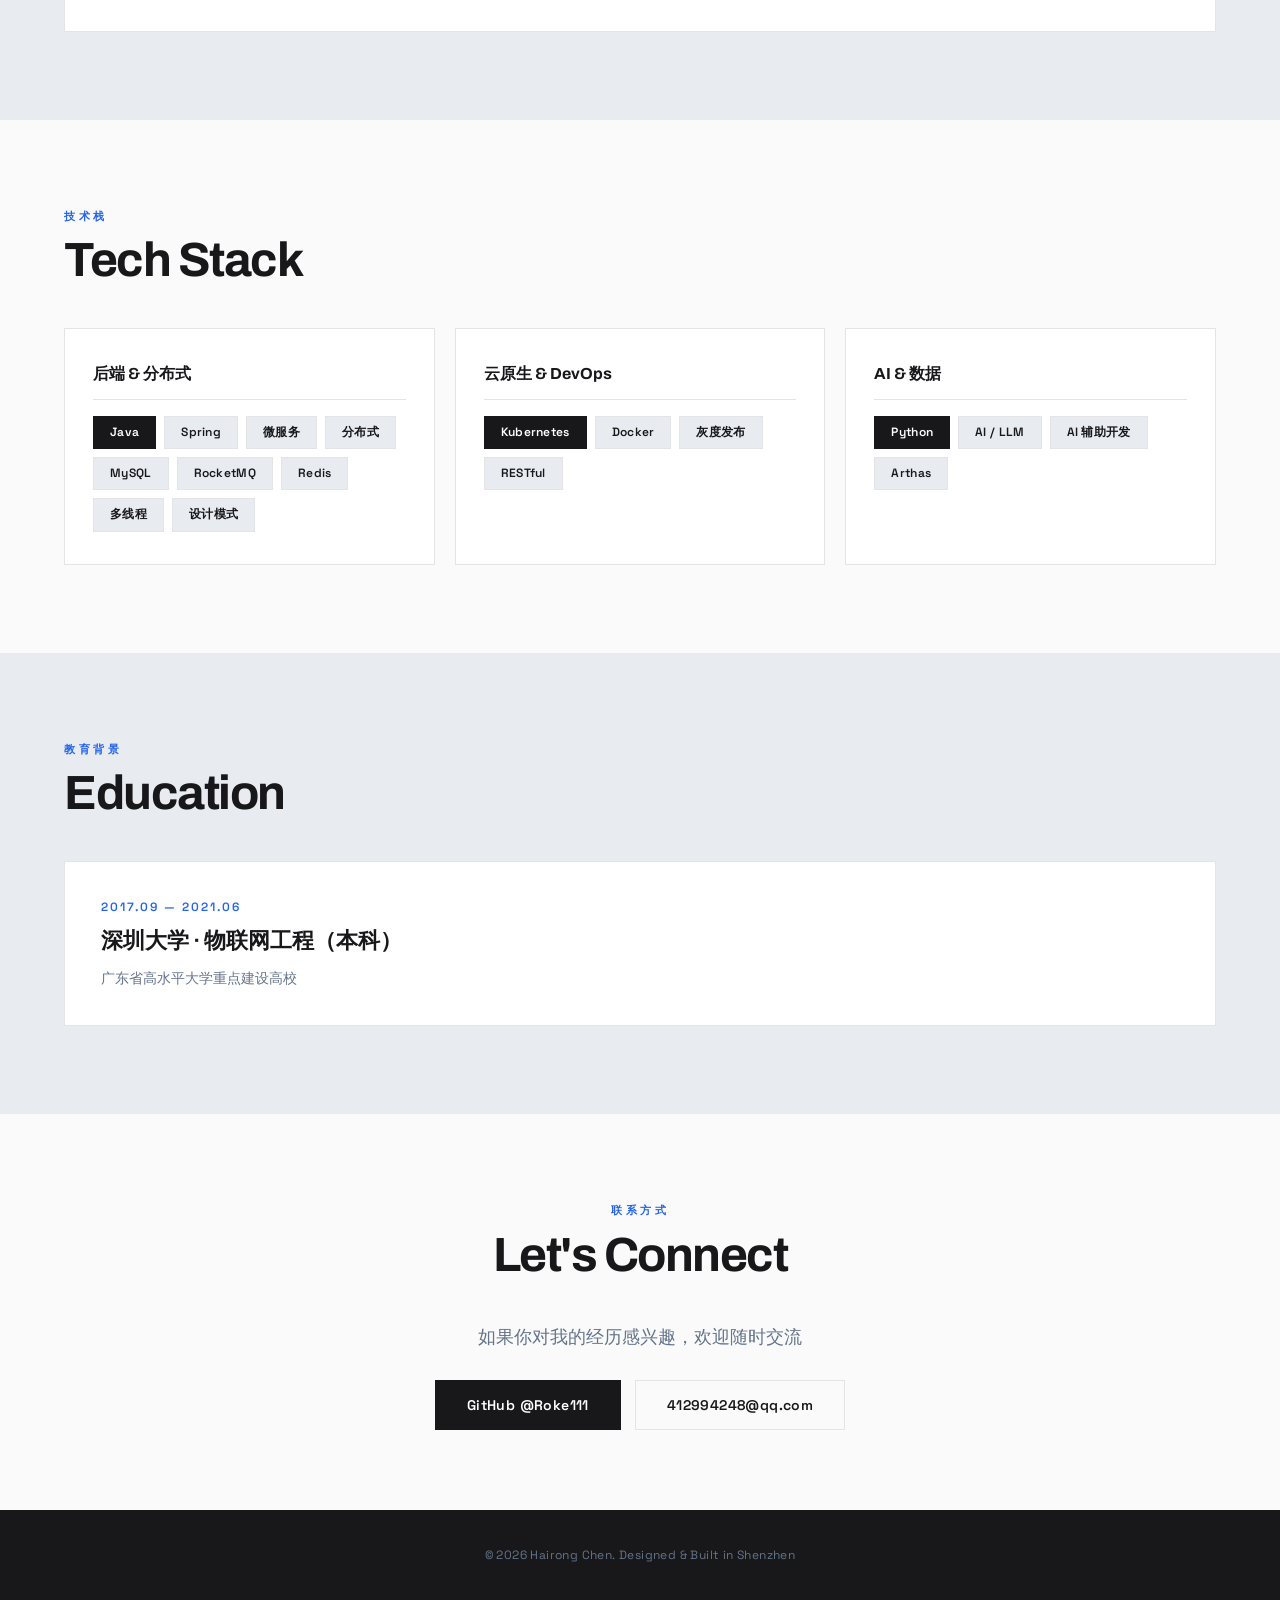
==== commit 58cc565d: "refactor: 重构为单页简历站，新增历史资料和简历数据 - 删除 about.html / projects.html 及对应 css/js（简化架构） - 重写 index.html 为单页简" ====
--- a/index.html
+++ b/index.html
@@ -1,776 +1,389 @@
 <!DOCTYPE html>
 <html lang="zh-CN">
 <head>
-<meta charset="UTF-8">
-<meta name="viewport" content="width=device-width, initial-scale=1.0, viewport-fit=cover">
-<meta name="apple-mobile-web-app-capable" content="yes">
-<meta name="apple-mobile-web-app-status-bar-style" content="default">
-<meta name="theme-color" content="#f4feff">
-<title>首页 · HaiRong Chen</title>
-<style>
-  /* ═══════════════ DESIGN SYSTEM ═══════════════
-     Palette   : User-defined 4-color palette
-                 #f4feff → ice-white surface
-                 #261e5c → deep navy text
-                 #3d5d7a → steel blue-gray
-                 #4ca5d7 → sky blue accent
-     Style     : Futuristic Minimalism × Glassmorphism
-     Layout    : Card-based × Layered Depth
-     Philosophy: Approachable Luxury
-     ══════════════════════════════════════════════ */
-
-  :root {
-    /* ── Core palette ── */
-    --ice:            #f4feff;
-    --navy:           #261e5c;
-    --steel:          #3d5d7a;
-    --sky:            #4ca5d7;
-
-    /* ── Derived surfaces ── */
-    --surface:        var(--ice);
-    --surface-deep:   #eaf5f8;
-    --card-bg:        rgba(244,254,255,0.52);
-
-    /* ── Watercolor wash tones ── */
-    --wash-a:         #def1f6;
-    --wash-b:         #cbe5ee;
-    --wash-c:         #b3d5e3;
-
-    /* ── Glass ── */
-    --glass-bg:       rgba(244,254,255,0.50);
-    --glass-hover:    rgba(244,254,255,0.72);
-    --glass-border:   rgba(61,93,122,0.13);
-    --glass-border-focus: rgba(76,165,215,0.28);
-    --glass-blur:     18px;
-
-    /* ── Text ── */
-    --text:           var(--navy);
-    --text-secondary: var(--steel);
-    --text-tertiary:  #6e8a9e;
-    --text-inverse:   var(--ice);
-
-    /* ── Accent ── */
-    --accent:         var(--sky);
-    --accent-deep:    #3494c0;
-    --accent-light:   #7cc5e8;
-    --accent-bg:      rgba(76,165,215,0.09);
-    --accent-bg-deep: rgba(76,165,215,0.15);
-
-    /* ── Shadows (navy-based warm-cast) ── */
-    --shadow-navy:    38, 30, 92;
-    --shadow-xs:      0 1px 2px  rgba(var(--shadow-navy),0.04);
-    --shadow-sm:      0 2px 8px  rgba(var(--shadow-navy),0.06);
-    --shadow-md:      0 4px 16px rgba(var(--shadow-navy),0.08);
-    --shadow-lg:      0 8px 28px rgba(var(--shadow-navy),0.10);
-    --shadow-xl:      0 14px 42px rgba(var(--shadow-navy),0.13);
-    --shadow-glow:    0 0 36px rgba(76,165,215,0.10);
-
-    /* ── Layout ── */
-    --radius-sm:      14px;
-    --radius-md:      20px;
-    --radius-lg:      26px;
-    --radius-xl:      32px;
-    --font:           -apple-system, BlinkMacSystemFont, "SF Pro Display",
-                      "PingFang SC", "Microsoft YaHei", "Helvetica Neue", sans-serif;
-    --font-mono:      "SF Mono", ui-monospace, "Cascadia Code", monospace;
-    --ease:           cubic-bezier(.4,0,.2,1);
-  }
-
-  * { margin:0; padding:0; box-sizing:border-box; }
-  html {
-    font-size:16px;
-    -webkit-font-smoothing:antialiased;
-    -moz-osx-font-smoothing:grayscale;
-    -webkit-tap-highlight-color:transparent;
-  }
-  body {
-    font-family:var(--font);
-    background:var(--surface);
-    color:var(--text);
-    line-height:1.6;
-    min-height:100vh;
-    min-height:100dvh;
-    overflow-x:hidden;
-  }
-  a { color:inherit; text-decoration:none; }
-
-  /* ════════════════ WATERCOLOR BACKGROUND ════════════════ */
-
-  .bg-layer {
-    position:fixed; inset:0; z-index:0; pointer-events:none; overflow:hidden;
-  }
-  .bg-layer::before,
-  .bg-layer::after {
-    content:''; position:absolute; border-radius:50%; filter:blur(110px);
-    will-change:transform;
-  }
-  .bg-layer::before {
-    width:65vw; height:65vw; max-width:640px; max-height:640px;
-    background:radial-gradient(circle,
-      rgba(76,165,215,0.18) 0%,
-      rgba(76,165,215,0.06) 40%,
-      transparent 65%
-    );
-    top:-12%; left:-8%;
-  }
-  .bg-layer::after {
-    width:55vw; height:55vw; max-width:520px; max-height:520px;
-    background:radial-gradient(circle,
-      rgba(61,93,122,0.14)  0%,
-      rgba(61,93,122,0.04)  40%,
-      transparent 65%
-    );
-    bottom:-8%; right:-6%;
-  }
-  .bg-wash-center {
-    position:fixed; border-radius:50%; pointer-events:none; z-index:0;
-    width:42vw; height:42vw; max-width:440px; max-height:440px;
-    background:radial-gradient(circle,
-      rgba(124,197,232,0.12) 0%,
-      rgba(76,165,215,0.04)  35%,
-      transparent 60%
-    );
-    filter:blur(90px);
-    top:55%; left:45%; transform:translate(-50%,-50%);
-  }
-  /* Subtle grain texture */
-  .bg-grain {
-    position:fixed; inset:0; z-index:0; pointer-events:none; opacity:.025;
-    background-image:url("data:image/svg+xml,%3Csvg viewBox='0 0 256 256' xmlns='http://www.w3.org/2000/svg'%3E%3Cfilter id='n'%3E%3CfeTurbulence type='fractalNoise' baseFrequency='.7' numOctaves='3' stitchTiles='stitch'/%3E%3C/filter%3E%3Crect width='100%25' height='100%25' filter='url(%23n)'/%3E%3C/svg%3E");
-    background-size:180px 180px;
-  }
-  /* Subtle grid lines */
-  .bg-grid {
-    position:fixed; inset:0; z-index:0; pointer-events:none; opacity:.025;
-    background-image:
-      linear-gradient(var(--navy) 1px, transparent 1px),
-      linear-gradient(90deg, var(--navy) 1px, transparent 1px);
-    background-size:48px 48px;
-  }
-
-  /* ════════════════ WRAPPER ════════════════ */
-
-  .wrapper {
-    position:relative; z-index:2;
-    max-width:560px; margin:0 auto;
-    padding:
-      max(30px, env(safe-area-inset-top))
-      max(16px, env(safe-area-inset-right))
-      max(64px, env(safe-area-inset-bottom))
-      max(16px, env(safe-area-inset-left));
-  }
-
-  /* ════════════════ GLASS CARD ════════════════ */
-
-  .glass-card {
-    background:var(--glass-bg);
-    backdrop-filter:blur(var(--glass-blur)) saturate(160%);
-    -webkit-backdrop-filter:blur(var(--glass-blur)) saturate(160%);
-    border:1px solid var(--glass-border);
-    border-radius:var(--radius-lg);
-    box-shadow:var(--shadow-md);
-    position:relative; overflow:hidden;
-  }
-  /* Glass edge-light reflection */
-  .glass-card::after {
-    content:''; position:absolute; inset:0; pointer-events:none; z-index:0;
-    border-radius:inherit;
-    background:linear-gradient(
-      140deg,
-      rgba(255,255,255,0.22) 0%,
-      rgba(255,255,255,0.06) 35%,
-      transparent 65%
-    );
-  }
-  .glass-card > * { position:relative; z-index:1; }
-
-  /* ════════════════ HERO ════════════════ */
-
-  .hero {
-    padding:44px 32px 38px; margin-bottom:18px;
-    display:flex; flex-direction:column; align-items:center; text-align:center;
-    box-shadow:var(--shadow-lg), var(--shadow-glow);
-    animation:fadeUp .55s var(--ease) forwards;
-  }
-  .hero-avatar {
-    width:90px; height:90px; border-radius:50%;
-    background:linear-gradient(135deg, var(--sky) 0%, var(--accent-deep) 50%, var(--steel) 100%);
-    display:flex; align-items:center; justify-content:center;
-    font-size:33px; font-weight:600; letter-spacing:1.5px;
-    color:#fff;
-    margin-bottom:22px; user-select:none;
-    box-shadow:0 8px 28px rgba(38,30,92,0.22),
-               inset 0 1px 0 rgba(255,255,255,0.35);
-    position:relative;
-  }
-  .hero-avatar::after {
-    content:''; position:absolute; inset:-3px; border-radius:50%;
-    border:1.5px solid rgba(255,255,255,0.25);
-    pointer-events:none;
-  }
-  .hero h1 {
-    font-size:29px; font-weight:700; letter-spacing:-.5px;
-    color:var(--navy); margin-bottom:5px;
-  }
-  .hero .sub {
-    font-size:15px; color:var(--steel); font-weight:400; margin-bottom:17px;
-  }
-  .hero .bio {
-    font-size:14px; color:var(--text-secondary); line-height:1.75; max-width:370px;
-  }
-  .hero .bio strong { color:var(--navy); font-weight:600; }
-
-  .status-line {
-    display:inline-flex; align-items:center; gap:7px;
-    margin-top:20px; padding:6px 17px;
-    border-radius:99px; font-size:12px; color:var(--accent-deep);
-    background:var(--accent-bg);
-    border:1px solid rgba(76,165,215,0.18);
-    letter-spacing:.3px;
-  }
-  .status-line .dot {
-    width:6px; height:6px; border-radius:50%;
-    background:var(--accent);
-    animation:pulse-status 2.2s ease-in-out infinite;
-  }
-  @keyframes pulse-status {
-    0%,100% { opacity:1; transform:scale(1); }
-    50%     { opacity:.45; transform:scale(1.3); }
-  }
-
-  /* ════════════════ SECTION ════════════════ */
-
-  .section {
-    margin-bottom:16px;
-    box-shadow:var(--shadow-sm);
-    transition:transform .35s var(--ease), box-shadow .35s var(--ease);
-  }
-  .section:active { transform:translateY(-1px); box-shadow:var(--shadow-lg); }
-  .section-inner { padding:28px 26px; }
-
-  .sec-header {
-    display:flex; align-items:center; gap:10px; margin-bottom:20px;
-  }
-  .sec-header .icon {
-    width:32px; height:32px; border-radius:10px;
-    display:flex; align-items:center; justify-content:center;
-    font-size:15px; flex-shrink:0;
-    background:var(--accent-bg);
-    color:var(--accent);
-  }
-  .sec-header h2 {
-    font-size:12px; font-weight:600;
-    text-transform:uppercase; letter-spacing:2px;
-    color:var(--text-tertiary);
-  }
-  .sec-divider {
-    height:1px;
-    background:linear-gradient(90deg,
-      var(--glass-border) 0%,
-      rgba(61,93,122,0.06) 50%,
-      transparent 100%
-    );
-    margin-bottom:20px;
-  }
-
-  /* ════════════════ SKILLS ════════════════ */
-
-  .skills-grid {
-    display:grid; grid-template-columns:1fr 1fr; gap:10px;
-  }
-  .skill-tile {
-    display:flex; align-items:center; gap:12px;
-    padding:15px 16px; border-radius:var(--radius-sm);
-    background:rgba(244,254,255,0.45);
-    backdrop-filter:blur(6px);
-    -webkit-backdrop-filter:blur(6px);
-    border:1px solid rgba(61,93,122,0.10);
-    transition:all .3s var(--ease); cursor:default;
-    min-height:58px;
-  }
-  .skill-tile:active {
-    background:var(--accent-bg);
-    border-color:rgba(76,165,215,0.25);
-    transform:scale(.97);
-  }
-  .skill-tile .si {
-    width:36px; height:36px; border-radius:10px;
-    display:flex; align-items:center; justify-content:center;
-    font-size:18px; flex-shrink:0;
-    background:var(--accent-bg-deep);
-  }
-  .skill-name { font-size:14px; font-weight:600; color:var(--navy); }
-  .skill-sub  { font-size:11px; color:var(--steel); margin-top:2px; }
-
-  /* ════════════════ PROJECTS ════════════════ */
-
-  .projects-list { display:flex; flex-direction:column; gap:12px; }
-  .project-card {
-    display:flex; gap:16px; align-items:flex-start;
-    padding:20px; border-radius:var(--radius-md);
-    background:rgba(244,254,255,0.42);
-    backdrop-filter:blur(8px);
-    -webkit-backdrop-filter:blur(8px);
-    border:1px solid rgba(61,93,122,0.11);
-    transition:all .35s var(--ease); cursor:pointer;
-    position:relative; overflow:hidden;
-  }
-  .project-card::before {
-    content:''; position:absolute; top:0; left:8%;
-    width:45%; height:1px;
-    background:linear-gradient(90deg, transparent, rgba(255,255,255,0.6), transparent);
-    pointer-events:none;
-  }
-  .project-card:active {
-    transform:translateY(-2px);
-    box-shadow:var(--shadow-lg);
-    border-color:rgba(76,165,215,0.30);
-    background:rgba(244,254,255,0.65);
-  }
-  .project-card .pi {
-    width:44px; height:44px; border-radius:12px;
-    display:flex; align-items:center; justify-content:center;
-    font-size:20px; flex-shrink:0;
-    background:var(--accent-bg);
-  }
-  .project-info h3 {
-    font-size:15px; font-weight:600; margin-bottom:5px; color:var(--navy);
-  }
-  .project-info p {
-    font-size:13px; color:var(--steel); line-height:1.6;
-  }
-  .project-tags {
-    display:flex; gap:6px; flex-wrap:wrap; margin-top:12px;
-  }
-  .tag {
-    font-size:11px; font-weight:500; padding:4px 12px; border-radius:99px;
-    letter-spacing:.3px;
-    background:var(--accent-bg);
-    color:var(--accent-deep);
-    border:1px solid rgba(76,165,215,0.14);
-  }
-  .tag-dark {
-    background:rgba(38,30,92,0.06);
-    color:var(--navy);
-    border-color:rgba(38,30,92,0.10);
-  }
-
-  /* ════════════════ CONNECT ════════════════ */
-
-  .connect-grid {
-    display:grid; grid-template-columns:1fr 1fr; gap:10px;
-  }
-  .connect-item {
-    display:flex; align-items:center; gap:13px;
-    padding:17px; border-radius:var(--radius-sm);
-    background:rgba(244,254,255,0.42);
-    backdrop-filter:blur(6px);
-    -webkit-backdrop-filter:blur(6px);
-    border:1px solid rgba(61,93,122,0.10);
-    transition:all .3s var(--ease);
-    min-height:54px;
-  }
-  .connect-item:active {
-    background:var(--accent-bg);
-    border-color:rgba(76,165,215,0.25);
-    transform:scale(.97);
-  }
-  .connect-item .ci  { font-size:22px; flex-shrink:0; }
-  .connect-item .lbl { font-size:14px; font-weight:600; color:var(--navy); }
-  .connect-item .url { font-size:11px; color:var(--steel); margin-top:2px; }
-
-  /* ════════════════ FOOTER ════════════════ */
-
-  .footer {
-    text-align:center; padding:10px 0 0;
-    font-size:12px; color:var(--text-tertiary); letter-spacing:.4px;
-  }
-
-  /* ════════════════ ANIMATIONS ════════════════ */
-
-  @keyframes fadeUp {
-    from { opacity:0; transform:translateY(18px); }
-    to   { opacity:1; transform:translateY(0); }
-  }
-
-  /* ════════════════ RESPONSIVE ════════════════ */
-
-  @media (max-width:380px) {
-    .hero { padding:34px 18px 30px; }
-    .hero-avatar { width:74px; height:74px; font-size:28px; }
-    .hero h1 { font-size:24px; }
-    .hero .sub { font-size:13px; }
-    .hero .bio { font-size:13px; }
-    .section-inner { padding:22px 18px; }
-    .skills-grid { gap:8px; }
-    .skill-tile { padding:13px 12px; gap:8px; min-height:52px; }
-    .skill-tile .si { width:30px; height:30px; font-size:15px; }
-    .connect-grid { gap:8px; }
-    .project-card { padding:16px; }
-  }
-
-  @media (min-width:768px) {
-    .wrapper {
-      padding:
-        max(60px, env(safe-area-inset-top))
-        max(32px, env(safe-area-inset-right))
-        max(96px, env(safe-area-inset-bottom))
-        max(32px, env(safe-area-inset-left));
+  <meta charset="UTF-8">
+  <meta name="viewport" content="width=device-width,initial-scale=1.0">
+  <title>陈海荣 · Hairong Chen — 后端工程师</title>
+  <link rel="preconnect" href="https://fonts.googleapis.com">
+  <link rel="preconnect" href="https://fonts.gstatic.com" crossorigin>
+  <link href="https://fonts.googleapis.com/css2?family=Archivo:wght@400;500;600;700&family=Space+Grotesk:wght@400;500;600;700&display=swap" rel="stylesheet">
+  <style>
+    /* ═══════════════ RESET ═══════════════ */
+    *,*::before,*::after{box-sizing:border-box;margin:0;padding:0}
+    html{scroll-behavior:smooth;-webkit-font-smoothing:antialiased}
+    body{font-family:'Space Grotesk',system-ui,sans-serif;background:#FAFAFA;color:#18181B;line-height:1.6}
+
+    /* ═══════════════ HEADER ═══════════════ */
+    .header{position:sticky;top:0;z-index:100;display:flex;align-items:center;justify-content:space-between;padding:18px 64px;background:rgba(250,250,250,0.92);backdrop-filter:blur(12px);-webkit-backdrop-filter:blur(12px);border-bottom:1px solid #E4E4E7}
+    .logo{font-family:'Archivo',sans-serif;font-size:18px;font-weight:600;color:#18181B;letter-spacing:-0.3px}
+    .nav{display:flex;gap:28px}
+    .nav a{font-size:13px;font-weight:500;color:#64748B;text-decoration:none;letter-spacing:0.3px;transition:color .2s}
+    .nav a:hover,.nav a.active{color:#2563EB}
+    @media(max-width:640px){.header{padding:14px 20px}.nav{gap:16px}.logo{font-size:16px}.nav a{font-size:12px}}
+
+    /* ═══════════════ HERO ═══════════════ */
+    .hero{position:relative;padding:120px 64px 80px;text-align:center;overflow:hidden}
+    .hero-tag{font-family:'Space Grotesk',sans-serif;font-size:12px;font-weight:600;letter-spacing:4px;text-transform:uppercase;color:#2563EB;margin-bottom:20px}
+    .hero-name{font-family:'Archivo',sans-serif;font-size:clamp(48px,9vw,88px);font-weight:700;letter-spacing:-2.5px;color:#18181B;line-height:1.05;margin-bottom:20px}
+    .hero-sub{font-size:clamp(16px,2.5vw,20px);font-weight:400;color:#64748B;max-width:580px;margin:0 auto 36px;line-height:1.7}
+    .hero-btns{display:flex;align-items:center;justify-content:center;gap:14px;flex-wrap:wrap}
+    .btn-dark{display:inline-flex;align-items:center;padding:14px 32px;background:#18181B;color:#FFF;font-size:14px;font-weight:600;font-family:'Space Grotesk',sans-serif;text-decoration:none;letter-spacing:0.4px;transition:background .25s,transform .2s}
+    .btn-dark:hover{background:#27272A;transform:translateY(-1px)}
+    .btn-line{display:inline-flex;align-items:center;padding:13px 31px;background:transparent;color:#18181B;font-size:14px;font-weight:600;font-family:'Space Grotesk',sans-serif;text-decoration:none;letter-spacing:0.4px;border:1px solid #E4E4E7;transition:border-color .25s,transform .2s}
+    .btn-line:hover{border-color:#18181B;transform:translateY(-1px)}
+
+    /* geometric deco */
+    .hero-deco{position:absolute;top:50%;left:80px;transform:translateY(-50%);pointer-events:none}
+    .hero-deco .circ{position:absolute;width:100px;height:100px;border:2px solid rgba(37,99,235,0.35);border-radius:50%}
+    .hero-deco .rect{position:absolute;top:6px;left:70px;width:55px;height:55px;background:rgba(37,99,235,0.12)}
+    @media(max-width:960px){.hero-deco{display:none}.hero{padding:80px 24px 60px}}
+    @media(max-width:480px){.hero{padding:50px 18px 44px}.hero-btns{flex-direction:column}.btn-dark,.btn-line{width:100%;justify-content:center}}
+
+    /* ═══════════════ SECTION COMMON ═══════════════ */
+    .sec{padding:88px 64px}
+    .sec-gray{background:#E8ECF0} /* muted bg for alternating sections */
+    .sec-inner{max-width:1200px;margin:0 auto}
+    .sec-label{display:block;font-size:11px;font-weight:600;letter-spacing:3.5px;text-transform:uppercase;color:#2563EB;margin-bottom:8px}
+    .sec-heading{font-family:'Archivo',sans-serif;font-size:clamp(30px,4.5vw,48px);font-weight:700;letter-spacing:-1.5px;color:#18181B;line-height:1.15;margin-bottom:40px}
+    @media(max-width:768px){.sec{padding:56px 24px}.sec-heading{margin-bottom:28px}}
+
+    /* ═══════════════ CAPABILITY CARDS ═══════════════ */
+    .cap-grid{display:grid;grid-template-columns:repeat(3,1fr);gap:20px}
+    .cap-card{background:#FFF;padding:42px 36px;border:1px solid #E4E4E7}
+    .cap-num{font-family:'Archivo',sans-serif;font-size:52px;font-weight:700;letter-spacing:-2px;color:#2563EB;line-height:1;margin-bottom:18px}
+    .cap-card h3{font-family:'Archivo',sans-serif;font-size:20px;font-weight:700;color:#18181B;margin-bottom:12px;line-height:1.3}
+    .cap-card p{font-size:14px;color:#64748B;line-height:1.75}
+    @media(max-width:960px){.cap-grid{grid-template-columns:1fr 1fr}}
+    @media(max-width:600px){.cap-grid{grid-template-columns:1fr}.cap-card{padding:30px 24px}.cap-num{font-size:40px}}
+
+    /* ═══════════════ EXPERIENCE ═══════════════ */
+    .exp-list{display:flex;flex-direction:column;gap:28px}
+    .exp-entry{background:#FFF;border:1px solid #E4E4E7}
+    .exp-entry-inner{padding:44px 44px 36px}
+    .exp-hd{display:flex;align-items:flex-start;justify-content:space-between;gap:24px;margin-bottom:18px;flex-wrap:wrap}
+    .exp-period{font-size:12px;font-weight:600;letter-spacing:2px;color:#2563EB;white-space:nowrap}
+    .exp-company{font-family:'Archivo',sans-serif;font-size:26px;font-weight:700;color:#18181B;letter-spacing:-0.5px}
+    .exp-role{font-size:15px;color:#64748B;margin-top:2px}
+    .exp-summary{font-size:15px;color:#18181B;line-height:1.7;margin-bottom:18px;padding-bottom:20px;border-bottom:1px solid #E4E4E7}
+    .exp-metrics{display:flex;flex-wrap:wrap;gap:8px;margin-bottom:28px}
+    .metric{display:inline-block;padding:7px 16px;font-size:12px;font-weight:600;font-family:'Space Grotesk',sans-serif;letter-spacing:0.3px;background:#E8ECF0;color:#18181B}
+    .metric--hi{background:#18181B;color:#FFF}
+
+    /* Project blocks */
+    .exp-proj{margin-bottom:22px}
+    .exp-proj:last-child{margin-bottom:0}
+    .exp-proj-title{font-family:'Archivo',sans-serif;font-size:16px;font-weight:700;color:#18181B;padding-bottom:10px;border-bottom:1px solid #E4E4E7;margin-bottom:16px}
+    .proj-grid{display:grid;grid-template-columns:1fr 1fr;gap:16px}
+    .proj-item{background:#FAFAFA;border:1px solid #E4E4E7;padding:20px}
+    .proj-item h5{font-size:14px;font-weight:600;color:#18181B;margin-bottom:6px;line-height:1.4}
+    .proj-item h5 em{font-style:normal;font-weight:400;color:#A1A1AA;font-size:12px;margin-left:4px}
+    .proj-item p{font-size:13px;color:#64748B;line-height:1.65;margin-bottom:10px}
+    .proj-chips{display:flex;flex-wrap:wrap;gap:6px}
+    .chip{display:inline-block;padding:5px 12px;font-size:11px;font-weight:600;font-family:'Space Grotesk',sans-serif;letter-spacing:0.3px;background:#18181B;color:#FFF}
+
+    @media(max-width:768px){
+      .exp-entry-inner{padding:28px 20px}
+      .exp-company{font-size:22px}
+      .proj-grid{grid-template-columns:1fr}
     }
-    .hero { padding:56px 48px 48px; }
-    .hero-avatar { width:106px; height:106px; font-size:38px; }
-    .hero h1 { font-size:34px; }
-    .section-inner { padding:34px 32px; }
-    .skills-grid { grid-template-columns:repeat(4,1fr); }
-    .skill-tile {
-      flex-direction:column; text-align:center; gap:8px;
-      padding:24px 8px 20px; min-height:auto;
-    }
-    .skill-tile .si { width:46px; height:46px; font-size:20px; }
-    .project-card:hover {
-      transform:translateY(-3px);
-      box-shadow:var(--shadow-xl);
-      border-color:rgba(76,165,215,0.32);
-      background:rgba(244,254,255,0.68);
-    }
-    .connect-item:hover {
-      background:var(--accent-bg);
-      border-color:rgba(76,165,215,0.25);
-    }
-    .section:hover { box-shadow:var(--shadow-md); }
-  }
-
-  /* ════════════════ DARK MODE ════════════════ */
-
-  @media (prefers-color-scheme:dark) {
-    :root {
-      --surface:        #0a0a18;
-      --surface-deep:   #0e0e20;
-      --card-bg:        rgba(14,12,30,0.60);
-
-      --glass-bg:       rgba(14,12,28,0.55);
-      --glass-hover:    rgba(14,12,28,0.78);
-      --glass-border:   rgba(61,93,122,0.22);
-      --glass-border-focus: rgba(76,165,215,0.35);
-
-      --text:           #e6f2f8;
-      --text-secondary: #8eaec2;
-      --text-tertiary:  #516a7c;
-      --text-inverse:   var(--navy);
-
-      --accent-bg:      rgba(76,165,215,0.12);
-      --accent-bg-deep: rgba(76,165,215,0.22);
-
-      --shadow-navy:    0, 0, 0;
-      --shadow-xs:      0 1px 3px  rgba(0,0,0,0.28);
-      --shadow-sm:      0 2px 10px rgba(0,0,0,0.32);
-      --shadow-md:      0 4px 18px rgba(0,0,0,0.38);
-      --shadow-lg:      0 8px 32px rgba(0,0,0,0.44);
-      --shadow-xl:      0 16px 48px rgba(0,0,0,0.50);
-      --shadow-glow:    0 0 45px rgba(76,165,215,0.10);
-    }
-    .bg-layer::before {
-      background:radial-gradient(circle,
-        rgba(76,165,215,0.10)  0%,
-        rgba(76,165,215,0.03) 40%,
-        transparent 65%
-      );
-    }
-    .bg-layer::after {
-      background:radial-gradient(circle,
-        rgba(61,93,122,0.08)  0%,
-        rgba(61,93,122,0.02) 40%,
-        transparent 65%
-      );
-    }
-    .bg-wash-center {
-      background:radial-gradient(circle,
-        rgba(76,165,215,0.06) 0%,
-        rgba(76,165,215,0.02) 40%,
-        transparent 60%
-      );
-    }
-    .bg-grain { opacity:.06; }
-    .bg-grid {
-      opacity:.03;
-      background-image:
-        linear-gradient(rgba(255,255,255,.05) 1px, transparent 1px),
-        linear-gradient(90deg, rgba(255,255,255,.05) 1px, transparent 1px);
-    }
-    .skill-tile,
-    .project-card,
-    .connect-item {
-      background:rgba(20,16,40,0.50);
-      border-color:rgba(61,93,122,0.18);
-    }
-    .skill-tile .si,
-    .project-card .pi { background:rgba(76,165,215,0.16); }
-    .tag {
-      background:rgba(76,165,215,0.14);
-      color:var(--accent-light);
-      border-color:rgba(76,165,215,0.22);
-    }
-    .tag-dark {
-      background:rgba(230,242,248,0.08);
-      color:var(--text);
-      border-color:rgba(230,242,248,0.10);
-    }
-    .status-line {
-      background:rgba(76,165,215,0.14);
-      border-color:rgba(76,165,215,0.20);
-    }
-    .sec-header .icon { background:rgba(76,165,215,0.16); }
-    .glass-card::after {
-      background:linear-gradient(140deg,
-        rgba(255,255,255,0.05) 0%,
-        rgba(255,255,255,0.01) 35%,
-        transparent 65%
-      );
-    }
-    .project-card::before {
-      background:linear-gradient(90deg,
-        transparent,
-        rgba(255,255,255,0.08),
-        transparent
-      );
-    }
-    .hero-avatar {
-      background:linear-gradient(135deg, var(--sky), var(--steel), var(--navy));
-    }
-  }
-  /* ── Manual theme toggle override ── */
-  html[data-theme="dark"] {
-    --surface:        #0a0a18;
-    --surface-deep:   #0e0e20;
-    --card-bg:        rgba(14,12,30,0.60);
-    --glass-bg:       rgba(14,12,28,0.55);
-    --glass-hover:    rgba(14,12,28,0.78);
-    --glass-border:   rgba(61,93,122,0.22);
-    --glass-border-focus: rgba(76,165,215,0.35);
-    --text:           #e6f2f8;
-    --text-secondary: #8eaec2;
-    --text-tertiary:  #516a7c;
-    --text-inverse:   var(--navy);
-    --accent-bg:      rgba(76,165,215,0.12);
-    --accent-bg-deep: rgba(76,165,215,0.22);
-    --shadow-navy:    0, 0, 0;
-    --shadow-xs:      0 1px 3px  rgba(0,0,0,0.28);
-    --shadow-sm:      0 2px 10px rgba(0,0,0,0.32);
-    --shadow-md:      0 4px 18px rgba(0,0,0,0.38);
-    --shadow-lg:      0 8px 32px rgba(0,0,0,0.44);
-    --shadow-xl:      0 16px 48px rgba(0,0,0,0.50);
-    --shadow-glow:    0 0 45px rgba(76,165,215,0.10);
-  }
-  html[data-theme="dark"] .bg-layer::before {
-    background:radial-gradient(circle,
-      rgba(76,165,215,0.10)  0%,
-      rgba(76,165,215,0.03) 40%,
-      transparent 65%
-    );
-  }
-  html[data-theme="dark"] .bg-layer::after {
-    background:radial-gradient(circle,
-      rgba(61,93,122,0.08)  0%,
-      rgba(61,93,122,0.02) 40%,
-      transparent 65%
-    );
-  }
-  html[data-theme="dark"] .bg-wash-center {
-    background:radial-gradient(circle,
-      rgba(76,165,215,0.06) 0%,
-      rgba(76,165,215,0.02) 40%,
-      transparent 60%
-    );
-  }
-  html[data-theme="dark"] .bg-grain { opacity:.06; }
-  html[data-theme="dark"] .bg-grid {
-    opacity:.03;
-    background-image:
-      linear-gradient(rgba(255,255,255,.05) 1px, transparent 1px),
-      linear-gradient(90deg, rgba(255,255,255,.05) 1px, transparent 1px);
-  }
-  html[data-theme="dark"] .skill-tile,
-  html[data-theme="dark"] .project-card,
-  html[data-theme="dark"] .connect-item {
-    background:rgba(20,16,40,0.50);
-    border-color:rgba(61,93,122,0.18);
-  }
-  html[data-theme="dark"] .skill-tile .si,
-  html[data-theme="dark"] .project-card .pi { background:rgba(76,165,215,0.16); }
-  html[data-theme="dark"] .tag {
-    background:rgba(76,165,215,0.14);
-    color:var(--accent-light);
-    border-color:rgba(76,165,215,0.22);
-  }
-  html[data-theme="dark"] .tag-dark {
-    background:rgba(230,242,248,0.08);
-    color:var(--text);
-    border-color:rgba(230,242,248,0.10);
-  }
-  html[data-theme="dark"] .status-line {
-    background:rgba(76,165,215,0.14);
-    border-color:rgba(76,165,215,0.20);
-  }
-  html[data-theme="dark"] .sec-header .icon { background:rgba(76,165,215,0.16); }
-  html[data-theme="dark"] .glass-card::after {
-    background:linear-gradient(140deg,
-      rgba(255,255,255,0.05) 0%,
-      rgba(255,255,255,0.01) 35%,
-      transparent 65%
-    );
-  }
-  html[data-theme="dark"] .project-card::before {
-    background:linear-gradient(90deg,
-      transparent,
-      rgba(255,255,255,0.08),
-      transparent
-    );
-  }
-  html[data-theme="dark"] .hero-avatar {
-    background:linear-gradient(135deg, var(--sky), var(--steel), var(--navy));
-  }
-</style>
-<!-- External CSS (验证 GitHub Pages 静态资源加载) -->
-<link rel="stylesheet" href="css/effects.css">
-<link rel="stylesheet" href="css/nav.css">
+
+    /* ═══════════════ SKILLS ═══════════════ */
+    .skill-grid{display:grid;grid-template-columns:repeat(3,1fr);gap:20px}
+    .skill-card{background:#FFF;border:1px solid #E4E4E7;padding:32px 28px}
+    .skill-card h3{font-family:'Archivo',sans-serif;font-size:16px;font-weight:700;color:#18181B;margin-bottom:16px;padding-bottom:12px;border-bottom:1px solid #E4E4E7}
+    .skill-tags{display:flex;flex-wrap:wrap;gap:8px}
+    .stag{display:inline-block;padding:6px 16px;font-size:12px;font-weight:600;font-family:'Space Grotesk',sans-serif;letter-spacing:0.3px;background:#E8ECF0;color:#18181B;border:1px solid #E4E4E7}
+    .stag--hi{background:#18181B;color:#FFF;border-color:#18181B}
+    @media(max-width:960px){.skill-grid{grid-template-columns:1fr 1fr}}
+    @media(max-width:600px){.skill-grid{grid-template-columns:1fr}}
+
+    /* ═══════════════ EDUCATION ═══════════════ */
+    .edu-card{background:#FFF;border:1px solid #E4E4E7;padding:36px 36px}
+    .edu-period{display:block;font-size:12px;font-weight:600;letter-spacing:2px;color:#2563EB;margin-bottom:6px}
+    .edu-card h3{font-family:'Archivo',sans-serif;font-size:22px;font-weight:700;color:#18181B;margin-bottom:8px}
+    .edu-card p{font-size:14px;color:#64748B}
+    @media(max-width:480px){.edu-card{padding:24px 20px}.edu-card h3{font-size:18px}}
+
+    /* ═══════════════ CONTACT ═══════════════ */
+    .contact{text-align:center;padding:88px 64px 80px}
+    .contact-sub{font-size:18px;color:#64748B;margin-bottom:28px}
+    @media(max-width:480px){.contact{padding:56px 24px 48px}}
+
+    /* ═══════════════ FOOTER ═══════════════ */
+    .footer{background:#18181B;padding:36px 64px;text-align:center}
+    .footer p{font-size:12px;color:#64748B;letter-spacing:0.4px}
+  </style>
 </head>
 <body>
 
-  <!-- ═══ Atmosphere ═══ -->
-  <div class="bg-layer"></div>
-  <div class="bg-wash-center"></div>
-  <div class="bg-grid"></div>
-  <div class="bg-grain"></div>
-
-  <!-- ═══ Content ═══ -->
-  <div class="wrapper">
-
-    <!-- HERO -->
-    <div class="glass-card hero">
-      <div class="hero-avatar">HR</div>
-      <h1>HaiRong Chen</h1>
-      <p class="sub">量化交易开发者 · AI 应用探索者</p>
-      <p class="bio">
-        专注于 <strong>EURUSD 自动化交易</strong>策略研发与 <strong>A 股数据智能分析</strong>。
-        以工程化思维构建可靠的量化交易系统。
-      </p>
-      <span class="status-line">
-        <span class="dot"></span>开放合作
-      </span>
+<!-- ═══ HEADER ═══ -->
+<header class="header">
+  <span class="logo">Hairong Chen</span>
+  <nav class="nav">
+    <a href="#hero" class="active">首页</a>
+    <a href="#capabilities">能力</a>
+    <a href="#experience">经历</a>
+    <a href="#skills">技术栈</a>
+  </nav>
+</header>
+
+<!-- ═══ HERO ═══ -->
+<section class="hero" id="hero">
+  <div class="hero-deco">
+    <div class="circ" style="left:0;top:0"></div>
+    <div class="rect"></div>
+    <div class="circ" style="width:18px;height:18px;left:190px;top:-8px;border-width:1.5px;background:rgba(37,99,235,0.08)"></div>
+  </div>
+  <p class="hero-tag">后端工程师 · 系统架构设计</p>
+  <h1 class="hero-name">陈海荣</h1>
+  <p class="hero-sub">5 年企业级 Java 开发经验，专注高并发架构与系统性能优化，善用 AI 工具提升开发效率</p>
+  <div class="hero-btns">
+    <a href="https://github.com/Roke111" target="_blank" rel="noopener" class="btn-dark">GitHub @Roke111</a>
+    <a href="mailto:412994248@qq.com" class="btn-line">412994248@qq.com</a>
+  </div>
+</section>
+
+<!-- ═══ 核心能力 ═══ -->
+<section class="sec" id="capabilities">
+  <div class="sec-inner">
+    <span class="sec-label">核心能力</span>
+    <h2 class="sec-heading">What I Do Best</h2>
+    <div class="cap-grid">
+      <div class="cap-card">
+        <span class="cap-num">01</span>
+        <h3>全栈开发与系统交付</h3>
+        <p>5 年企业级 Java 系统开发经验。在荣耀终端主导了非雇员管理、IT 权限管理、学习平台等多个核心系统的设计、重构与优化，具备高并发、分布式及云原生架构下的全栈开发与系统集成能力。善用 AI 工具提升开发工作流效率。</p>
+      </div>
+      <div class="cap-card">
+        <span class="cap-num">02</span>
+        <h3>系统性能优化</h3>
+        <p>擅长通过异步架构（RocketMQ）、缓存优化（Redis）、容器化（K8s）等手段提升系统性能与可用性，具备大型系统性能瓶颈定位与调优实战经验。</p>
+      </div>
+      <div class="cap-card">
+        <span class="cap-num">03</span>
+        <h3>架构设计与工程落地</h3>
+        <p>独立完成复杂系统架构设计和技术方案选型，主导统一权限网关并推动 6 个系统标准化接入，负责服务中间件迁移与数据一致性方案设计，实现生产环境平稳迁移。</p>
+      </div>
     </div>
-
-    <!-- TECH STACK -->
-    <div class="glass-card section a1">
-      <div class="section-inner">
-        <div class="sec-header">
-          <div class="icon">🧰</div>
-          <h2>技术栈</h2>
-        </div>
-        <div class="sec-divider"></div>
-        <div class="skills-grid">
-          <div class="skill-tile">
-            <div class="si">📈</div>
-            <div><div class="skill-name">MQL4 / MQL5</div><div class="skill-sub">MT4/MT5 EA 开发</div></div>
-          </div>
-          <div class="skill-tile">
-            <div class="si">🐍</div>
-            <div><div class="skill-name">Python</div><div class="skill-sub">数据分析 & 后端</div></div>
-          </div>
-          <div class="skill-tile">
-            <div class="si">🤖</div>
-            <div><div class="skill-name">AI / LLM</div><div class="skill-sub">Agent & 自动化</div></div>
-          </div>
-          <div class="skill-tile">
-            <div class="si">📊</div>
-            <div><div class="skill-name">量化交易</div><div class="skill-sub">EMA/MACD/RSI/ATR</div></div>
-          </div>
-        </div>
-      </div>
+  </div>
+</section>
+
+<!-- ═══ 工作经历 ═══ -->
+<section class="sec sec-gray" id="experience">
+  <div class="sec-inner">
+    <span class="sec-label">工作经历</span>
+    <h2 class="sec-heading">Where I've Worked</h2>
+    <div class="exp-list">
+
+      <!-- 安克创新 -->
+      <div class="exp-entry">
+        <div class="exp-entry-inner">
+          <div class="exp-hd">
+            <div>
+              <span class="exp-period">2026.02 — 至今</span>
+              <div class="exp-company">安克创新科技有限公司</div>
+              <div class="exp-role">软件开发主管</div>
+            </div>
+          </div>
+          <p class="exp-summary">承接团队前后端开发任务，主导 AI 赋能业务探索，重构业务操作模式</p>
+          <div class="exp-metrics">
+            <span class="metric metric--hi">开发效率 +50%</span>
+            <span class="metric">业务流程效率 +30%</span>
+            <span class="metric">接口响应 -90%</span>
+            <span class="metric">总耗时 -70%</span>
+          </div>
+
+          <div class="exp-proj">
+            <div class="exp-proj-title">采购采履管理</div>
+            <div class="proj-grid">
+              <div class="proj-item">
+                <h5>核心业务接口性能提升<em>· 开发组成员</em></h5>
+                <p>使用 Arthas 等组件定位接口瓶颈，主导业务异步方案的设计和前后端开发。核心保存单接口响应时长减少 90%，总业务耗时减少 70%。</p>
+              </div>
+              <div class="proj-item">
+                <h5>业务系统 AI 对话体系设计<em>· 主导开发</em></h5>
+                <p>开发业务系统通用对话组件，将公司 AI 对话和工作流能力结合到业务系统中，减少后续 AI 对话能力建设工作量。当前已重构并优化 2+ 个业务操作，有效提升业务流程处理效率 30%+。</p>
+              </div>
+            </div>
+          </div>
+        </div>
+      </div>
+
+      <!-- 荣耀终端 -->
+      <div class="exp-entry">
+        <div class="exp-entry-inner">
+          <div class="exp-hd">
+            <div>
+              <span class="exp-period">2021.07 — 2025.06</span>
+              <div class="exp-company">荣耀终端有限公司</div>
+              <div class="exp-role">企业软件开发工程师</div>
+            </div>
+          </div>
+          <p class="exp-summary">主导非雇员管理、IT 权限管理、学习平台三大核心系统的架构设计、性能优化与工程交付</p>
+          <div class="exp-metrics">
+            <span class="metric metric--hi">满意度 76%→92%</span>
+            <span class="metric">SLA 98%→99.9%</span>
+            <span class="metric">零缺陷交付</span>
+            <span class="metric">10+ 人团队</span>
+          </div>
+
+          <!-- 非雇员管理 -->
+          <div class="exp-proj">
+            <div class="exp-proj-title">非雇员管理</div>
+            <div class="proj-grid">
+              <div class="proj-item">
+                <h5>高并发系统性能优化与架构升级<em>· 优化组负责人</em></h5>
+                <p>制定系统优化策略。通过 RocketMQ 搭建异步任务架构，对高峰期打卡写入做异步化削峰处理；优化 Redis 缓存提升接口响应速率。</p>
+                <div class="proj-chips">
+                  <span class="chip">P99: 100ms → 45ms</span>
+                  <span class="chip">RocketMQ + Redis</span>
+                </div>
+              </div>
+              <div class="proj-item">
+                <h5>高可靠数据迁移方案设计与实施<em>· 方案负责人</em></h5>
+                <p>主导系统切换数据方案设计。评估多线程迁移 + 双向校验的数据切换方案，最终数据一致性达到 100%，无回滚记录。</p>
+                <div class="proj-chips">
+                  <span class="chip">数据一致性 100%</span>
+                  <span class="chip">回滚次数 0</span>
+                  <span class="chip">🏆 公司级项目奖励</span>
+                </div>
+              </div>
+              <div class="proj-item">
+                <h5>核心中间件组件平稳迁移<em>· 核心成员</em></h5>
+                <p>负责 Gateway、MQ 和 RPC 组件的服务中间件迁移。制定灰度切换策略，成功实现组件切换与平稳迁移，生产环境无重大故障。</p>
+                <div class="proj-chips">
+                  <span class="chip">Gateway / MQ / RPC</span>
+                  <span class="chip">灰度切换 · 零重大故障</span>
+                </div>
+              </div>
+            </div>
+          </div>
+
+          <!-- IT 权限管理 -->
+          <div class="exp-proj">
+            <div class="exp-proj-title">IT 权限管理</div>
+            <div class="proj-grid">
+              <div class="proj-item">
+                <h5>多租户统一权限网关设计与标准化推动<em>· 项目组 IT 组长</em></h5>
+                <p>设计并实现面向多租户的统一权限网关。使用策略模式解决不同应用接口差异化问题，成功推动 6 个系统完成标准化接入，将定制化接口的开发与维护成本降低约 70%。</p>
+                <div class="proj-chips">
+                  <span class="chip">6 个系统标准化接入</span>
+                  <span class="chip">降本约 70%</span>
+                </div>
+              </div>
+              <div class="proj-item">
+                <h5>权限服务容器化与高可用保障<em>· 权限服务负责人</em></h5>
+                <p>主导权限服务容器化及 K8s 上云，保障系统高可用。全年可用性达 99.99%，资源成本下降 40%，用户满意度达到 98%。</p>
+                <div class="proj-chips">
+                  <span class="chip">全年可用性 99.99%</span>
+                  <span class="chip">资源降本 40%</span>
+                  <span class="chip">满意度 98%</span>
+                </div>
+              </div>
+              <div class="proj-item">
+                <h5>核心权限系统交付<em>· 项目负责人</em></h5>
+                <p>主持权限管理项目的设计开发与项目管理，实现 530 个关键角色的精细化权限控制。项目首期交付后顺利通过外部审计，实现零缺陷。</p>
+                <div class="proj-chips">
+                  <span class="chip">530 个关键角色</span>
+                  <span class="chip">审计结果：零缺陷</span>
+                </div>
+              </div>
+            </div>
+          </div>
+
+          <!-- 学习平台管理 -->
+          <div class="exp-proj">
+            <div class="exp-proj-title">学习平台管理</div>
+            <div class="proj-grid">
+              <div class="proj-item">
+                <h5>历史课程查询性能优化<em>· 开发组成员</em></h5>
+                <p>主导开发历史课程查询界面。通过多级缓存和数据分级存储机制高效解决课程记录查询延迟问题，使历史课程查询接口效率提升 60%。</p>
+                <div class="proj-chips"><span class="chip">效率提升 +60%</span></div>
+              </div>
+              <div class="proj-item">
+                <h5>新平台角色权限下发<em>· 负责人</em></h5>
+                <p>负责新学习平台的角色权限下发，协助产品经理完成采购与验收流程，累计节省费用约 20 万元。</p>
+                <div class="proj-chips"><span class="chip">节省约 ¥20 万</span></div>
+              </div>
+            </div>
+          </div>
+        </div>
+      </div>
+
     </div>
-
-    <!-- PROJECTS -->
-    <div class="glass-card section a2">
-      <div class="section-inner">
-        <div class="sec-header">
-          <div class="icon">✦</div>
-          <h2>核心项目</h2>
-        </div>
-        <div class="sec-divider"></div>
-        <div class="projects-list">
-          <a class="project-card" href="https://github.com/Roke111" target="_blank" rel="noopener">
-            <div class="pi">📈</div>
-            <div class="project-info">
-              <h3>EURUSD M1 自动交易 EA</h3>
-              <p>基于 EMA(10/30/100) + MACD + RSI + ATR 指标组合的分钟级头皮策略，配备动态止损、每日熔断与总回撤熔断三重风控体系。</p>
-              <div class="project-tags">
-                <span class="tag">MQL4</span>
-                <span class="tag">MT4</span>
-                <span class="tag tag-dark">Scalping</span>
-              </div>
-            </div>
-          </a>
-          <a class="project-card" href="https://github.com/Roke111" target="_blank" rel="noopener">
-            <div class="pi">🔍</div>
-            <div class="project-info">
-              <h3>A 股涨停分析 Agent</h3>
-              <p>沪深北三市涨停/跌停数据自动抓取，板块联动效应与资金流向分析，每日简报推送，寻找次日连板机会。</p>
-              <div class="project-tags">
-                <span class="tag">Python</span>
-                <span class="tag">AI Agent</span>
-                <span class="tag tag-dark">开发中</span>
-              </div>
-            </div>
-          </a>
+  </div>
+</section>
+
+<!-- ═══ 技术栈 ═══ -->
+<section class="sec" id="skills">
+  <div class="sec-inner">
+    <span class="sec-label">技术栈</span>
+    <h2 class="sec-heading">Tech Stack</h2>
+    <div class="skill-grid">
+      <div class="skill-card">
+        <h3>后端 &amp; 分布式</h3>
+        <div class="skill-tags">
+          <span class="stag stag--hi">Java</span>
+          <span class="stag">Spring</span>
+          <span class="stag">微服务</span>
+          <span class="stag">分布式</span>
+          <span class="stag">MySQL</span>
+          <span class="stag">RocketMQ</span>
+          <span class="stag">Redis</span>
+          <span class="stag">多线程</span>
+          <span class="stag">设计模式</span>
+        </div>
+      </div>
+      <div class="skill-card">
+        <h3>云原生 &amp; DevOps</h3>
+        <div class="skill-tags">
+          <span class="stag stag--hi">Kubernetes</span>
+          <span class="stag">Docker</span>
+          <span class="stag">灰度发布</span>
+          <span class="stag">RESTful</span>
+        </div>
+      </div>
+      <div class="skill-card">
+        <h3>AI &amp; 数据</h3>
+        <div class="skill-tags">
+          <span class="stag stag--hi">Python</span>
+          <span class="stag">AI / LLM</span>
+          <span class="stag">AI 辅助开发</span>
+          <span class="stag">Arthas</span>
         </div>
       </div>
     </div>
-
-    <!-- CONNECT -->
-    <div class="glass-card section a3">
-      <div class="section-inner">
-        <div class="sec-header">
-          <div class="icon">🔗</div>
-          <h2>联系</h2>
-        </div>
-        <div class="sec-divider"></div>
-        <div class="connect-grid">
-          <a class="connect-item" href="https://github.com/Roke111" target="_blank" rel="noopener">
-            <span class="ci">🐙</span>
-            <div><div class="lbl">GitHub</div><div class="url">@Roke111</div></div>
-          </a>
-          <a class="connect-item" href="mailto:412994248@qq.com">
-            <span class="ci">📧</span>
-            <div><div class="lbl">Email</div><div class="url">412994248@qq.com</div></div>
-          </a>
-        </div>
-      </div>
+  </div>
+</section>
+
+<!-- ═══ 教育背景 ═══ -->
+<section class="sec sec-gray">
+  <div class="sec-inner">
+    <span class="sec-label">教育背景</span>
+    <h2 class="sec-heading">Education</h2>
+    <div class="edu-card">
+      <span class="edu-period">2017.09 — 2021.06</span>
+      <h3>深圳大学 · 物联网工程（本科）</h3>
+      <p>广东省高水平大学重点建设高校</p>
     </div>
-
-    <div class="footer a4">Crafted with clarity · 2026</div>
-  </div>
-
-  <!-- Scroll reveal -->
-  <script>
-  (function(){
-    var els = document.querySelectorAll('.a1,.a2,.a3,.a4');
-    if (!('IntersectionObserver' in window)) { els.forEach(function(e){ e.style.opacity='1'; }); return; }
-    var ob = new IntersectionObserver(function(entries){
-      entries.forEach(function(entry){
-        if (entry.isIntersecting){
-          entry.target.style.animationPlayState = 'running';
-          ob.unobserve(entry.target);
-        }
-      });
-    }, { threshold:0.06 });
-    els.forEach(function(el){
-      el.style.animation = 'fadeUp .55s var(--ease) both';
-      el.style.animationPlayState = 'paused'; el.style.opacity = '0';
-      ob.observe(el);
-    });
-  })();
-  </script>
-  <!-- External JS (验证 GitHub Pages 静态资源加载) -->
-  <script src="js/effects.js"></script>
-  <script src="js/nav.js"></script>
+  </div>
+</section>
+
+<!-- ═══ 联系方式 ═══ -->
+<section class="contact">
+  <span class="sec-label">联系方式</span>
+  <h2 class="sec-heading">Let's Connect</h2>
+  <p class="contact-sub">如果你对我的经历感兴趣，欢迎随时交流</p>
+  <div class="hero-btns">
+    <a href="https://github.com/Roke111" target="_blank" rel="noopener" class="btn-dark">GitHub @Roke111</a>
+    <a href="mailto:412994248@qq.com" class="btn-line">412994248@qq.com</a>
+  </div>
+</section>
+
+<!-- ═══ FOOTER ═══ -->
+<footer class="footer">
+  <p>© 2026 Hairong Chen. Designed &amp; Built in Shenzhen</p>
+</footer>
+
 </body>
-</html>
+</html>
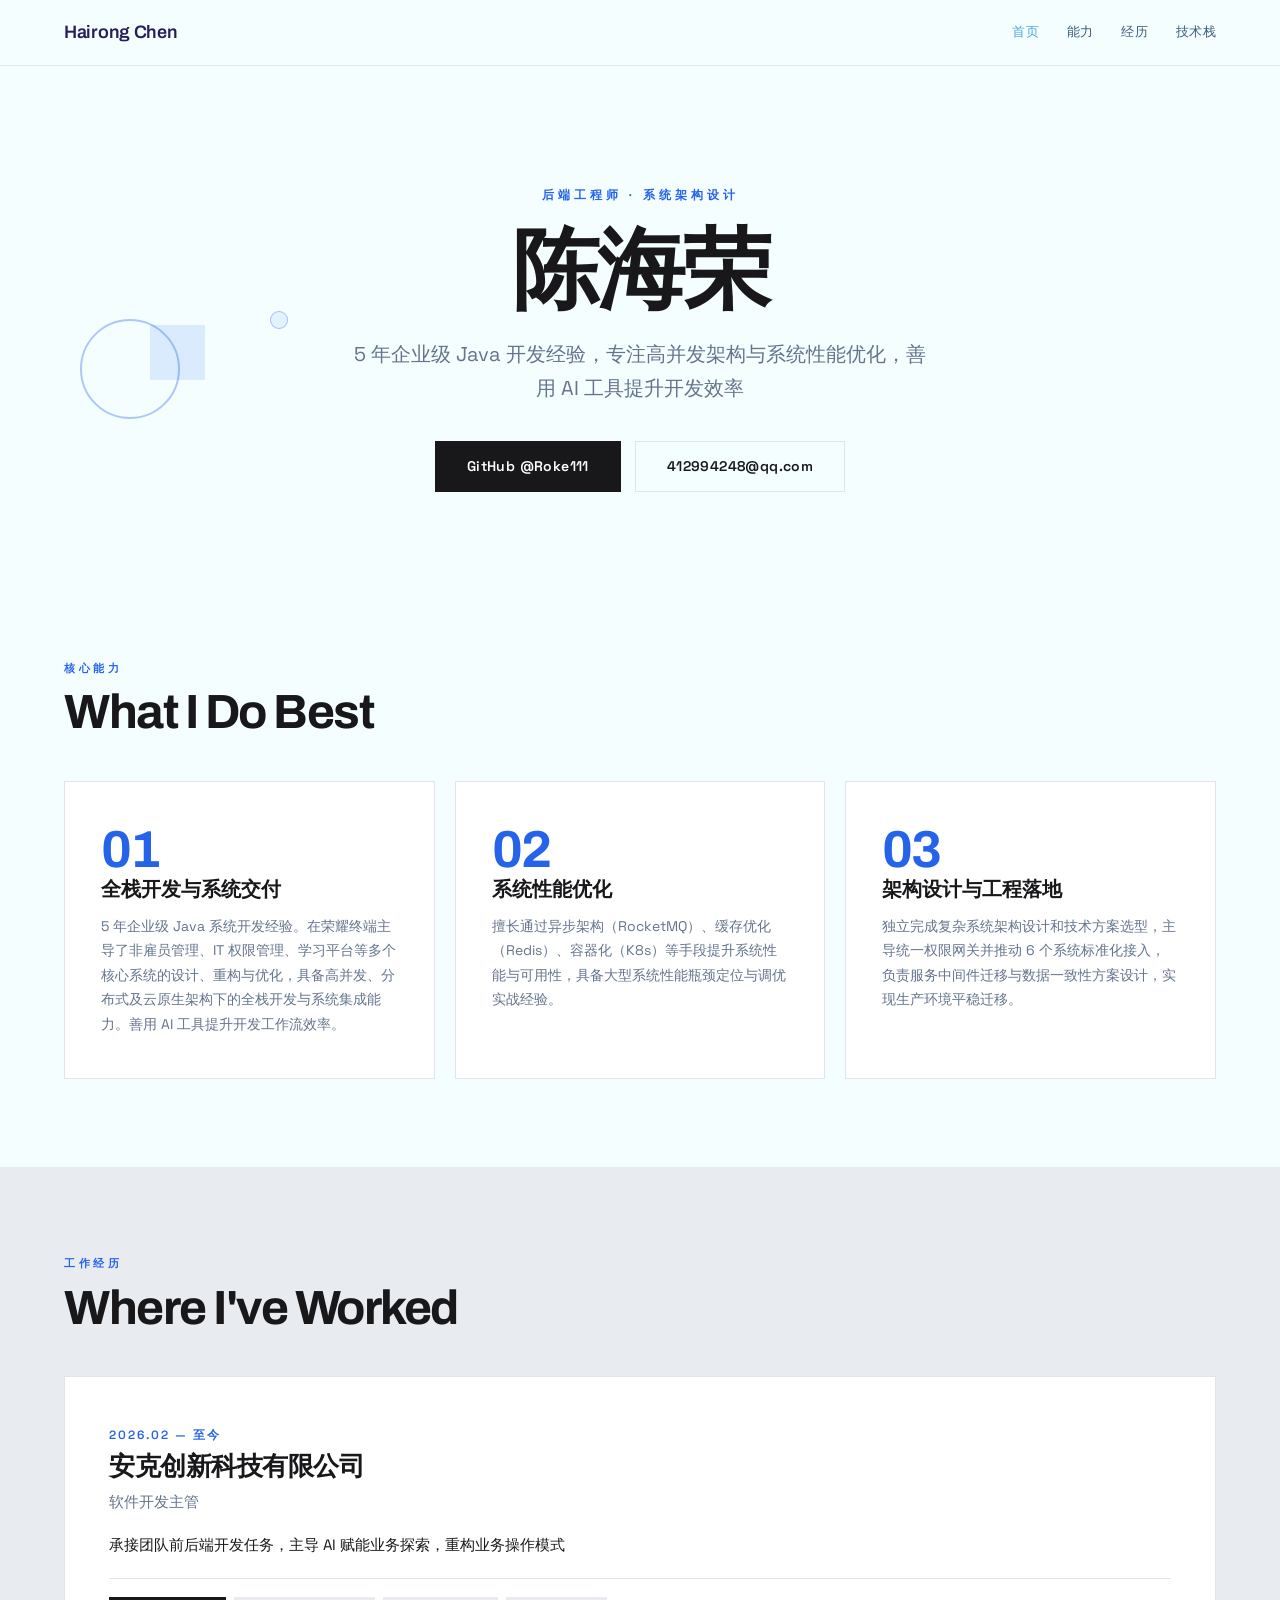
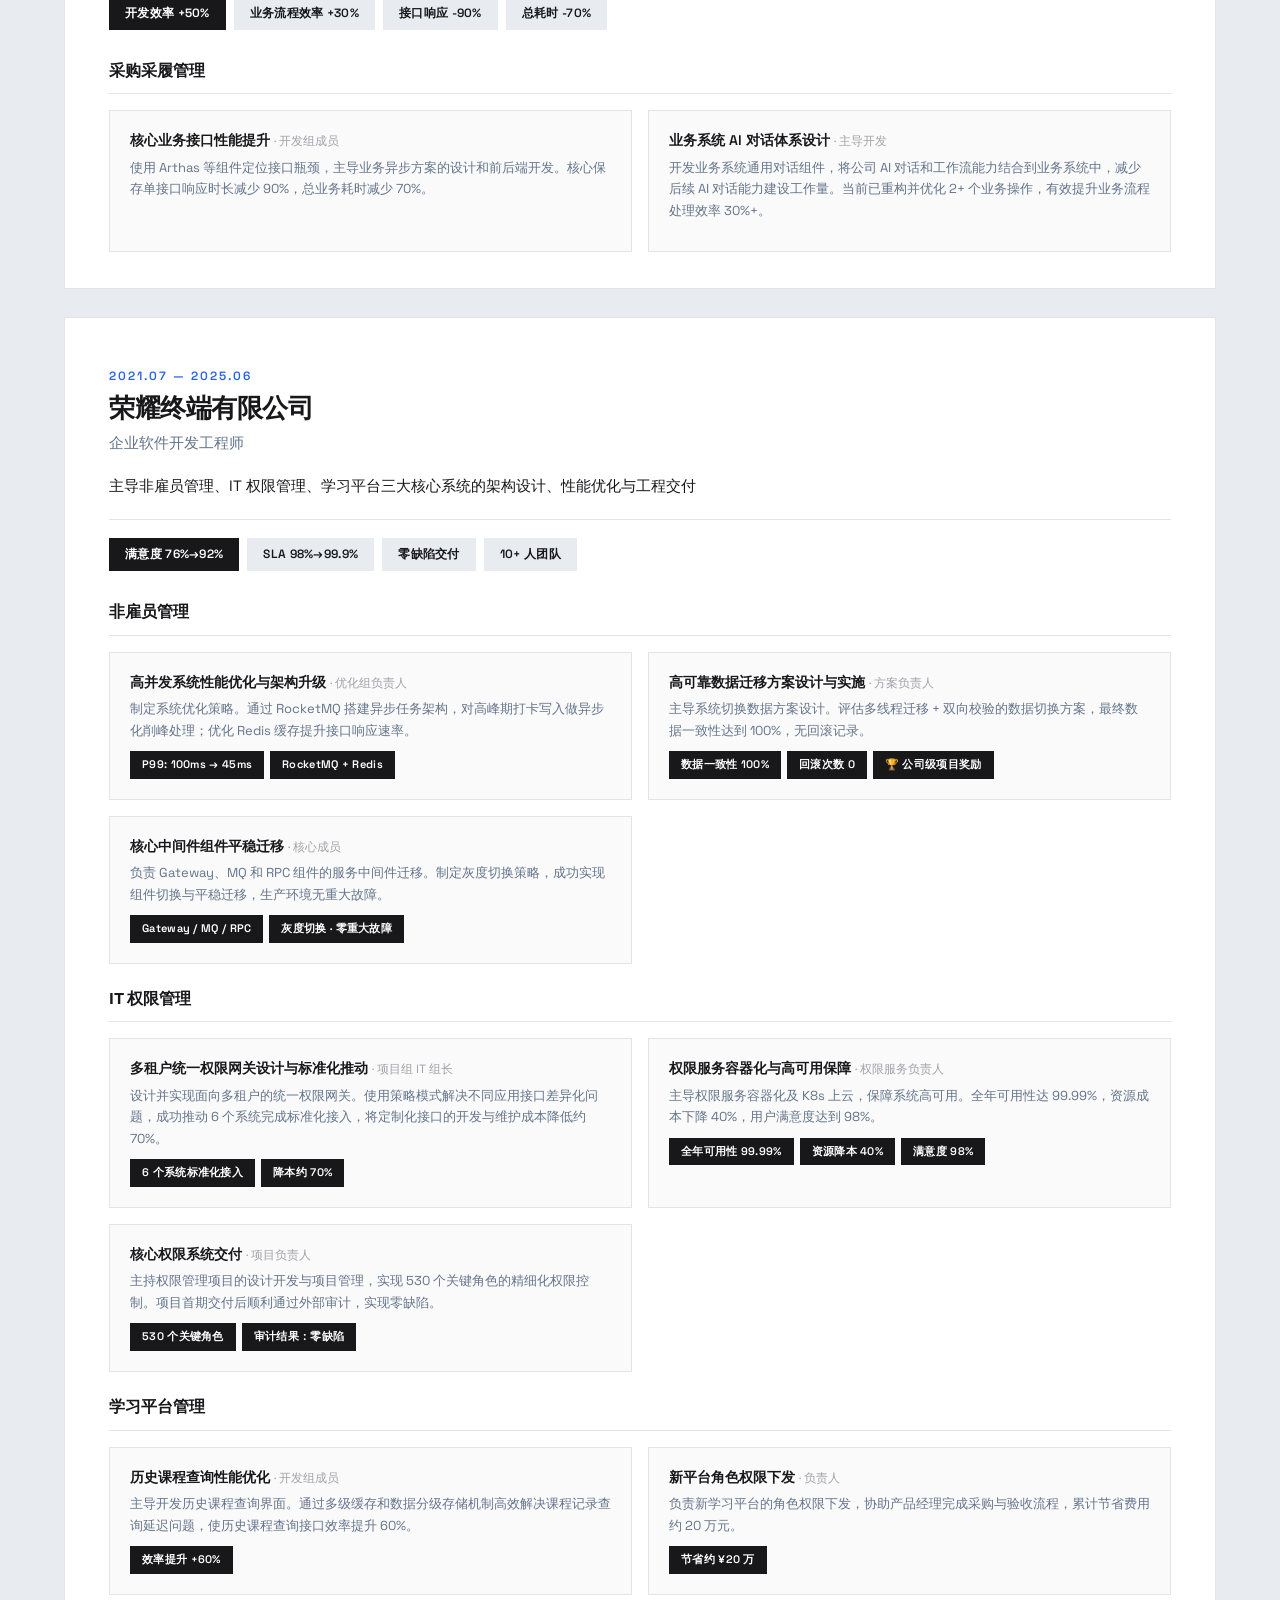
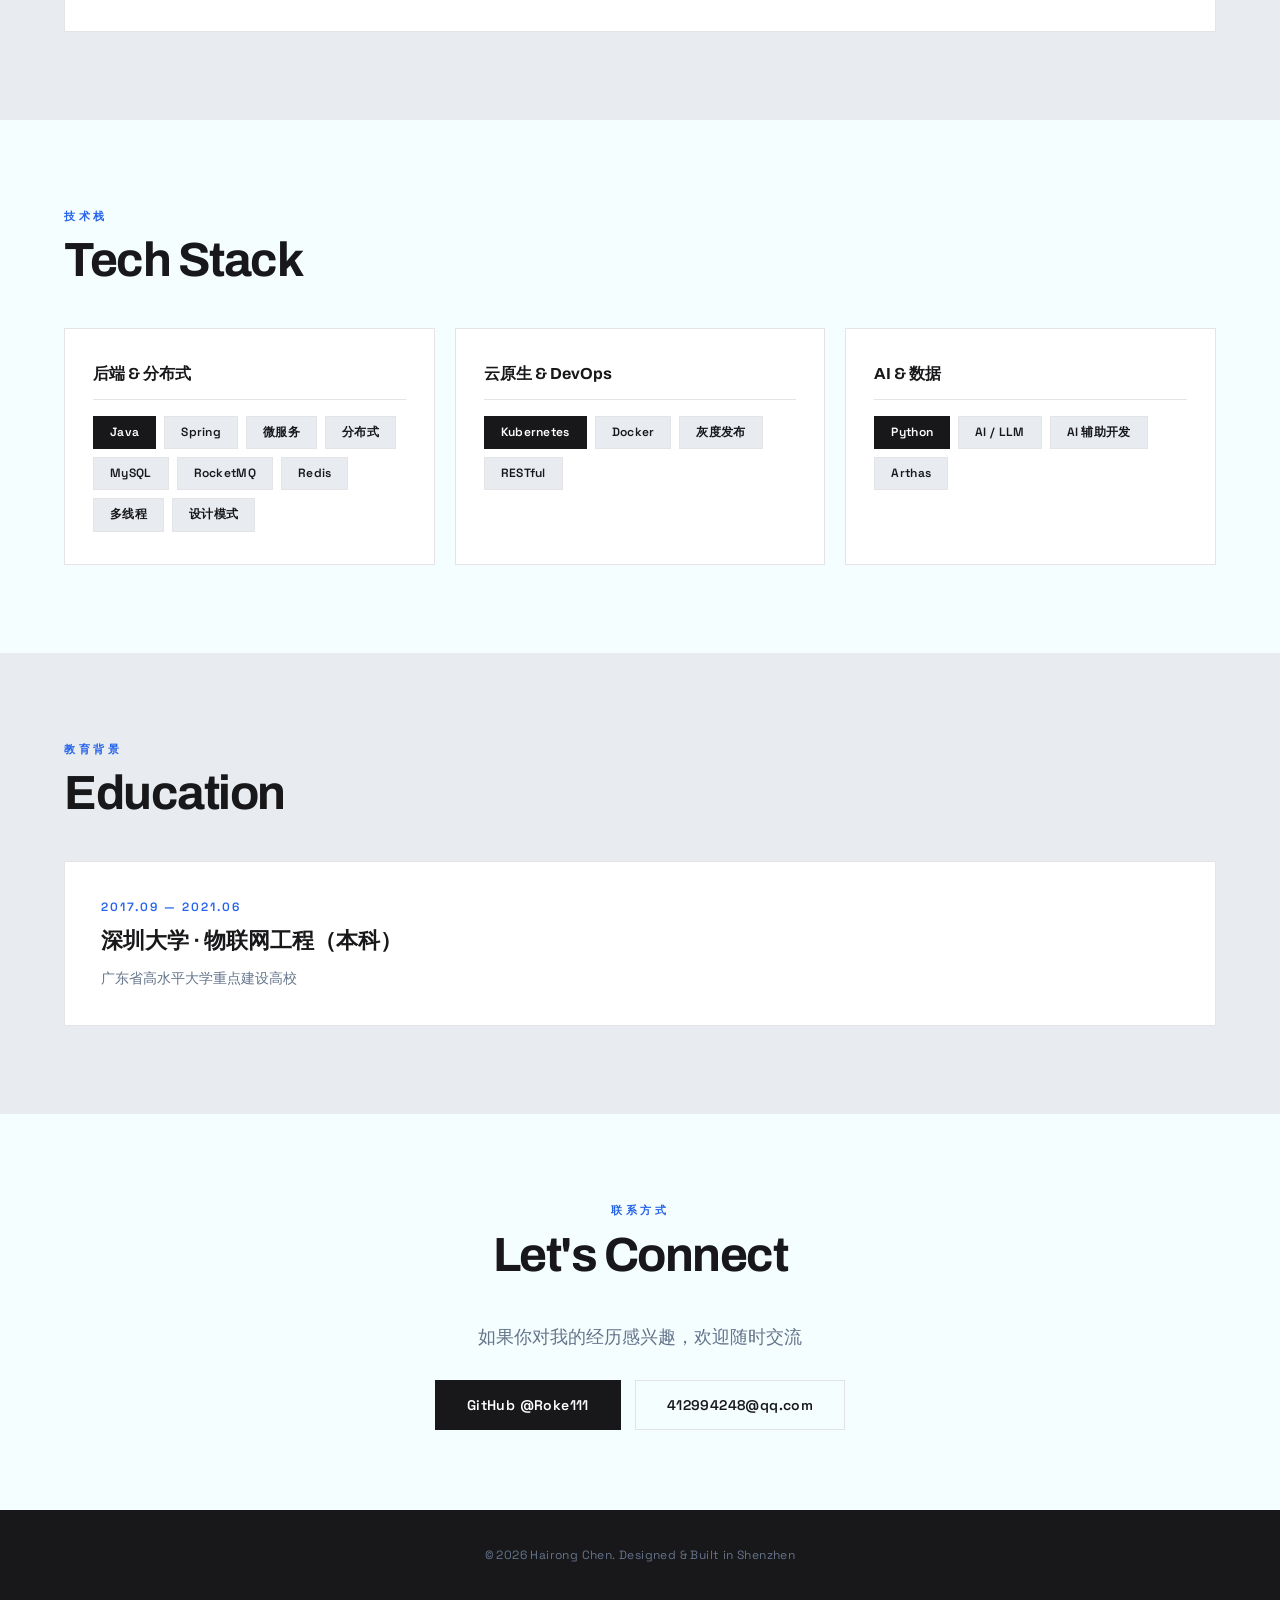
==== commit 4401cc10: "chore: 精简追踪，仅保留 index.html - 更新 .gitignore 为白名单模式（仅追踪 index.html） - 移除 history/、resume-data.json、web" ====
--- a/index.html
+++ b/index.html
@@ -11,14 +11,14 @@
     /* ═══════════════ RESET ═══════════════ */
     *,*::before,*::after{box-sizing:border-box;margin:0;padding:0}
     html{scroll-behavior:smooth;-webkit-font-smoothing:antialiased}
-    body{font-family:'Space Grotesk',system-ui,sans-serif;background:#FAFAFA;color:#18181B;line-height:1.6}
+    body{font-family:'Space Grotesk',system-ui,sans-serif;background:#f4feff;color:#261e5c;line-height:1.6}
 
     /* ═══════════════ HEADER ═══════════════ */
-    .header{position:sticky;top:0;z-index:100;display:flex;align-items:center;justify-content:space-between;padding:18px 64px;background:rgba(250,250,250,0.92);backdrop-filter:blur(12px);-webkit-backdrop-filter:blur(12px);border-bottom:1px solid #E4E4E7}
-    .logo{font-family:'Archivo',sans-serif;font-size:18px;font-weight:600;color:#18181B;letter-spacing:-0.3px}
+    .header{position:sticky;top:0;z-index:100;display:flex;align-items:center;justify-content:space-between;padding:18px 64px;background:rgba(244,254,255,0.92);backdrop-filter:blur(12px);-webkit-backdrop-filter:blur(12px);border-bottom:1px solid rgba(61,93,122,0.12)}
+    .logo{font-family:'Archivo',sans-serif;font-size:18px;font-weight:600;color:#261e5c;letter-spacing:-0.3px}
     .nav{display:flex;gap:28px}
-    .nav a{font-size:13px;font-weight:500;color:#64748B;text-decoration:none;letter-spacing:0.3px;transition:color .2s}
-    .nav a:hover,.nav a.active{color:#2563EB}
+    .nav a{font-size:13px;font-weight:500;color:#3d5d7a;text-decoration:none;letter-spacing:0.3px;transition:color .2s}
+    .nav a:hover,.nav a.active{color:#4ca5d7}
     @media(max-width:640px){.header{padding:14px 20px}.nav{gap:16px}.logo{font-size:16px}.nav a{font-size:12px}}
 
     /* ═══════════════ HERO ═══════════════ */
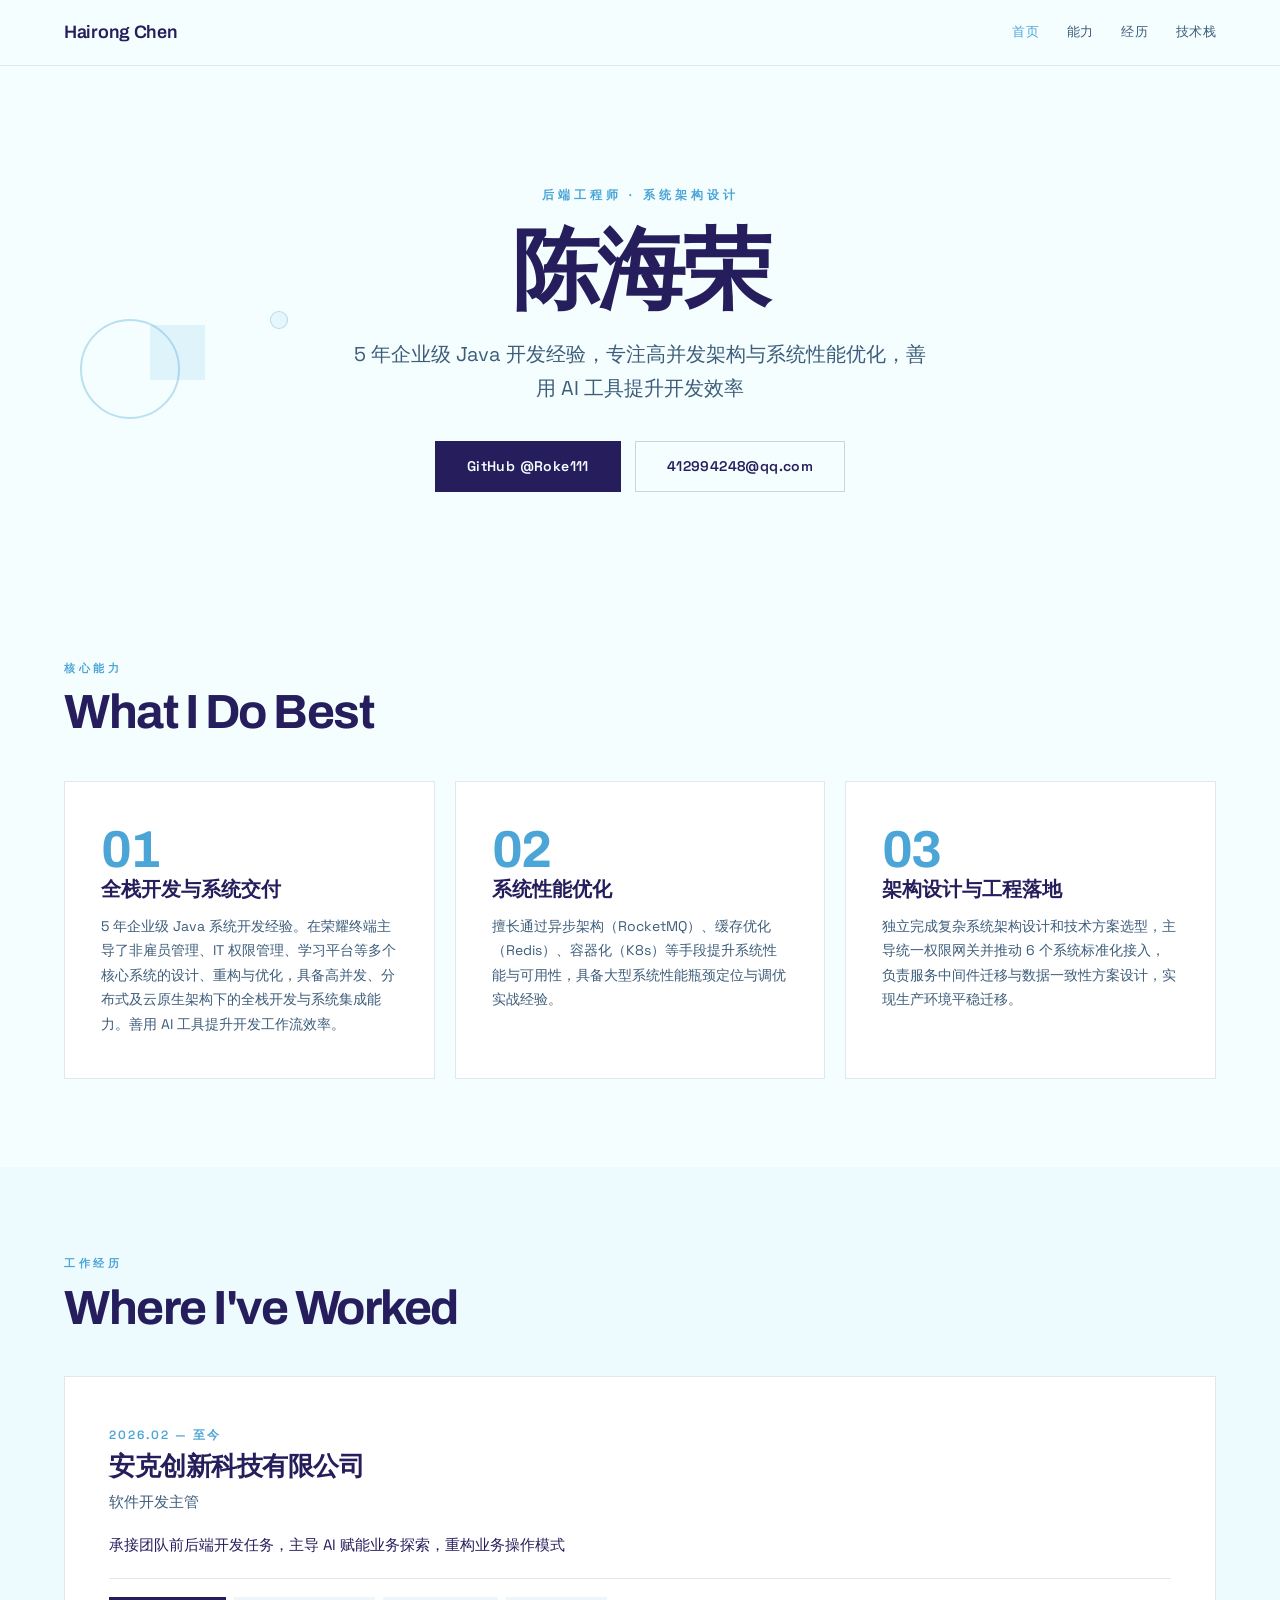
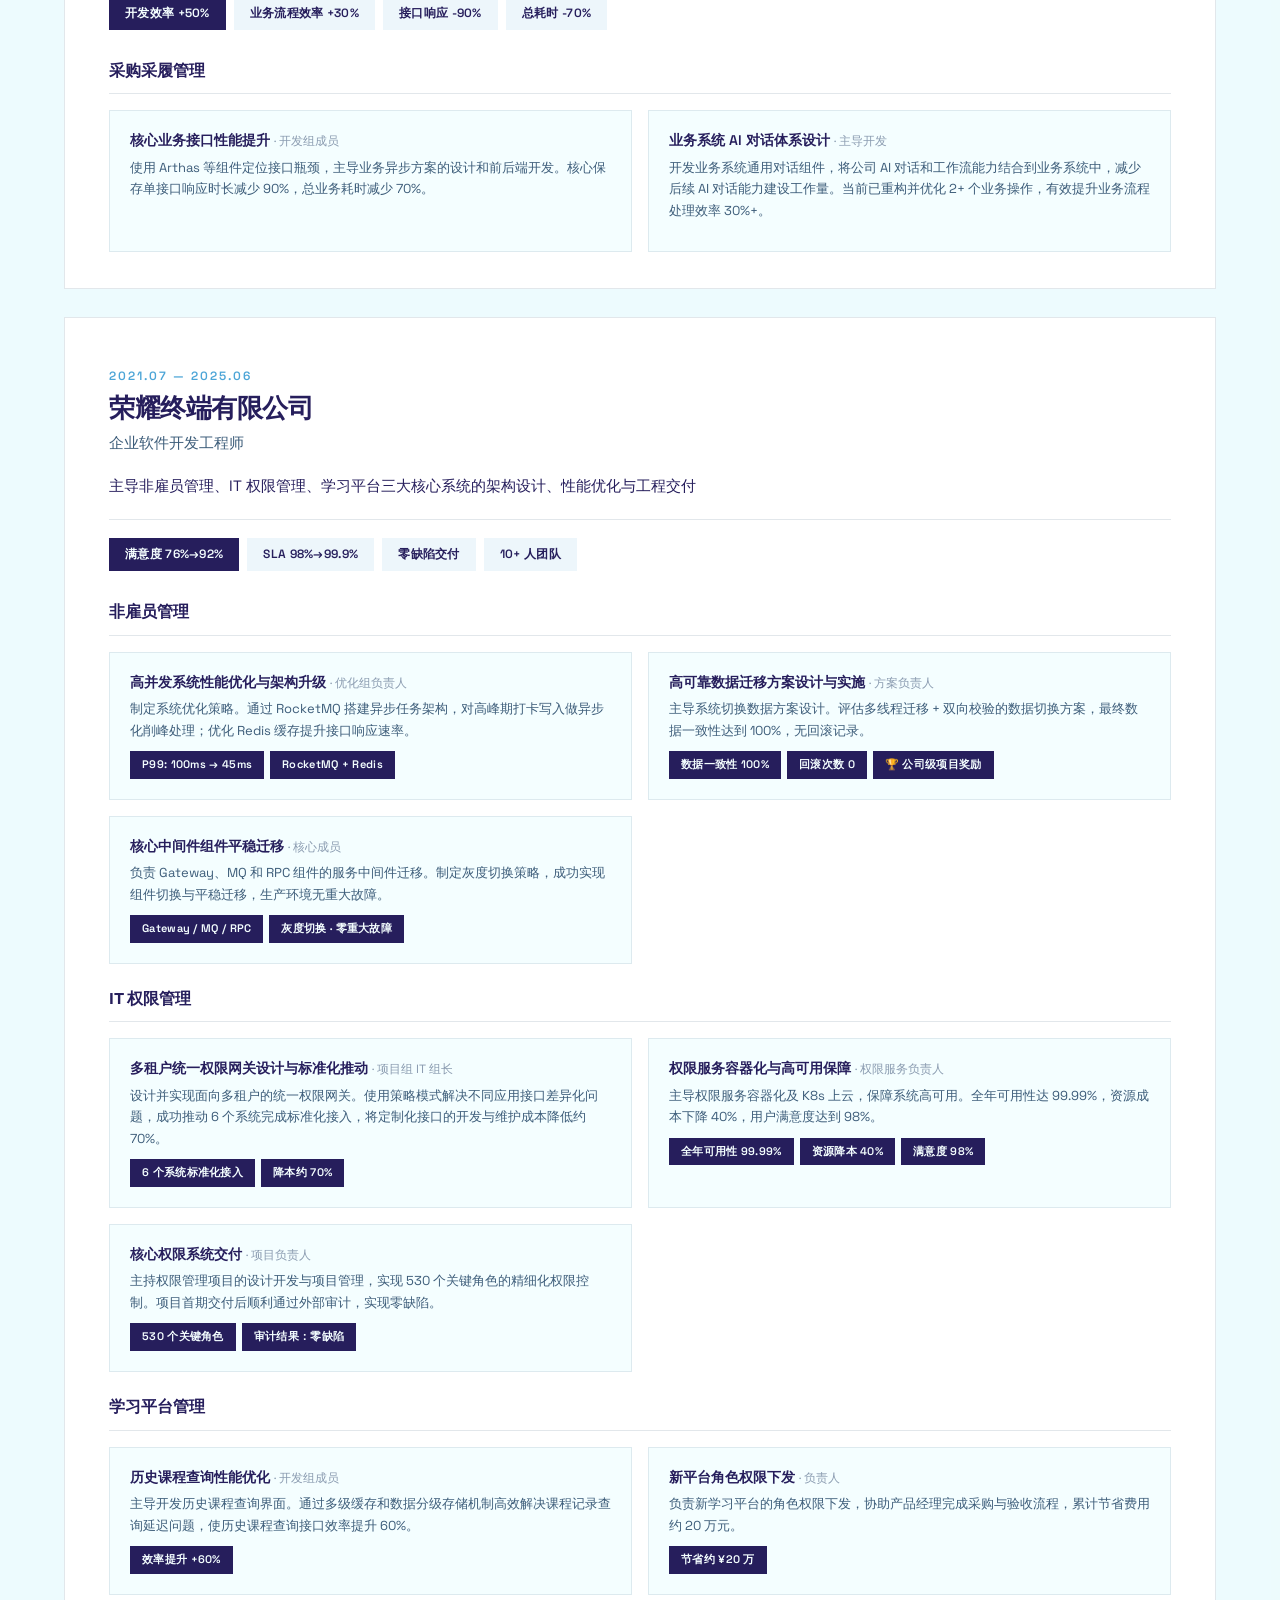
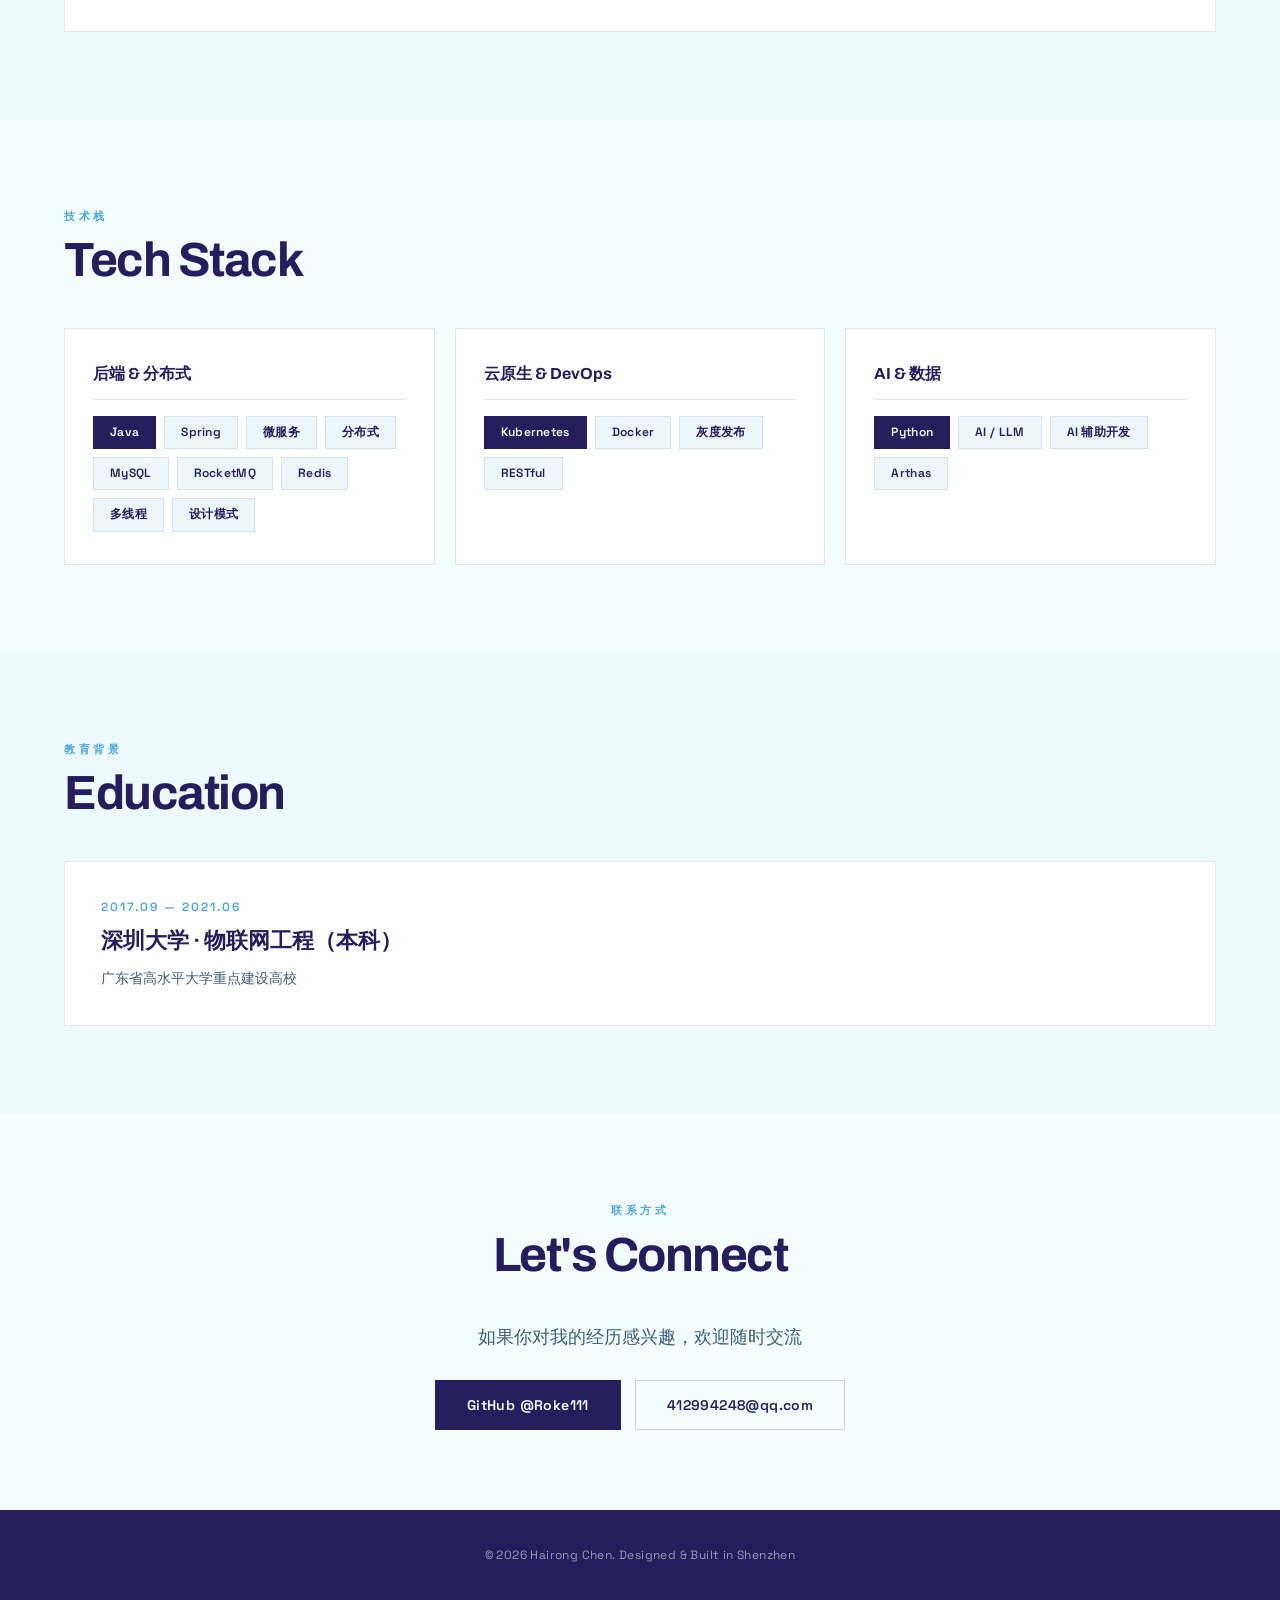
==== commit 87fe853a: "update index.html" ====
--- a/index.html
+++ b/index.html
@@ -23,63 +23,63 @@
 
     /* ═══════════════ HERO ═══════════════ */
     .hero{position:relative;padding:120px 64px 80px;text-align:center;overflow:hidden}
-    .hero-tag{font-family:'Space Grotesk',sans-serif;font-size:12px;font-weight:600;letter-spacing:4px;text-transform:uppercase;color:#2563EB;margin-bottom:20px}
-    .hero-name{font-family:'Archivo',sans-serif;font-size:clamp(48px,9vw,88px);font-weight:700;letter-spacing:-2.5px;color:#18181B;line-height:1.05;margin-bottom:20px}
-    .hero-sub{font-size:clamp(16px,2.5vw,20px);font-weight:400;color:#64748B;max-width:580px;margin:0 auto 36px;line-height:1.7}
+    .hero-tag{font-family:'Space Grotesk',sans-serif;font-size:12px;font-weight:600;letter-spacing:4px;text-transform:uppercase;color:#4ca5d7;margin-bottom:20px}
+    .hero-name{font-family:'Archivo',sans-serif;font-size:clamp(48px,9vw,88px);font-weight:700;letter-spacing:-2.5px;color:#261e5c;line-height:1.05;margin-bottom:20px}
+    .hero-sub{font-size:clamp(16px,2.5vw,20px);font-weight:400;color:#3d5d7a;max-width:580px;margin:0 auto 36px;line-height:1.7}
     .hero-btns{display:flex;align-items:center;justify-content:center;gap:14px;flex-wrap:wrap}
-    .btn-dark{display:inline-flex;align-items:center;padding:14px 32px;background:#18181B;color:#FFF;font-size:14px;font-weight:600;font-family:'Space Grotesk',sans-serif;text-decoration:none;letter-spacing:0.4px;transition:background .25s,transform .2s}
-    .btn-dark:hover{background:#27272A;transform:translateY(-1px)}
-    .btn-line{display:inline-flex;align-items:center;padding:13px 31px;background:transparent;color:#18181B;font-size:14px;font-weight:600;font-family:'Space Grotesk',sans-serif;text-decoration:none;letter-spacing:0.4px;border:1px solid #E4E4E7;transition:border-color .25s,transform .2s}
-    .btn-line:hover{border-color:#18181B;transform:translateY(-1px)}
+    .btn-dark{display:inline-flex;align-items:center;padding:14px 32px;background:#261e5c;color:#f4feff;font-size:14px;font-weight:600;font-family:'Space Grotesk',sans-serif;text-decoration:none;letter-spacing:0.4px;transition:background .25s,transform .2s}
+    .btn-dark:hover{background:#352d70;transform:translateY(-1px)}
+    .btn-line{display:inline-flex;align-items:center;padding:13px 31px;background:transparent;color:#261e5c;font-size:14px;font-weight:600;font-family:'Space Grotesk',sans-serif;text-decoration:none;letter-spacing:0.4px;border:1px solid rgba(61,93,122,0.25);transition:border-color .25s,transform .2s}
+    .btn-line:hover{border-color:#261e5c;transform:translateY(-1px)}
 
     /* geometric deco */
     .hero-deco{position:absolute;top:50%;left:80px;transform:translateY(-50%);pointer-events:none}
-    .hero-deco .circ{position:absolute;width:100px;height:100px;border:2px solid rgba(37,99,235,0.35);border-radius:50%}
-    .hero-deco .rect{position:absolute;top:6px;left:70px;width:55px;height:55px;background:rgba(37,99,235,0.12)}
+    .hero-deco .circ{position:absolute;width:100px;height:100px;border:2px solid rgba(76,165,215,0.35);border-radius:50%}
+    .hero-deco .rect{position:absolute;top:6px;left:70px;width:55px;height:55px;background:rgba(76,165,215,0.12)}
     @media(max-width:960px){.hero-deco{display:none}.hero{padding:80px 24px 60px}}
     @media(max-width:480px){.hero{padding:50px 18px 44px}.hero-btns{flex-direction:column}.btn-dark,.btn-line{width:100%;justify-content:center}}
 
     /* ═══════════════ SECTION COMMON ═══════════════ */
     .sec{padding:88px 64px}
-    .sec-gray{background:#E8ECF0} /* muted bg for alternating sections */
+    .sec-gray{background:rgba(76,165,215,0.04)}
     .sec-inner{max-width:1200px;margin:0 auto}
-    .sec-label{display:block;font-size:11px;font-weight:600;letter-spacing:3.5px;text-transform:uppercase;color:#2563EB;margin-bottom:8px}
-    .sec-heading{font-family:'Archivo',sans-serif;font-size:clamp(30px,4.5vw,48px);font-weight:700;letter-spacing:-1.5px;color:#18181B;line-height:1.15;margin-bottom:40px}
+    .sec-label{display:block;font-size:11px;font-weight:600;letter-spacing:3.5px;text-transform:uppercase;color:#4ca5d7;margin-bottom:8px}
+    .sec-heading{font-family:'Archivo',sans-serif;font-size:clamp(30px,4.5vw,48px);font-weight:700;letter-spacing:-1.5px;color:#261e5c;line-height:1.15;margin-bottom:40px}
     @media(max-width:768px){.sec{padding:56px 24px}.sec-heading{margin-bottom:28px}}
 
     /* ═══════════════ CAPABILITY CARDS ═══════════════ */
     .cap-grid{display:grid;grid-template-columns:repeat(3,1fr);gap:20px}
-    .cap-card{background:#FFF;padding:42px 36px;border:1px solid #E4E4E7}
-    .cap-num{font-family:'Archivo',sans-serif;font-size:52px;font-weight:700;letter-spacing:-2px;color:#2563EB;line-height:1;margin-bottom:18px}
-    .cap-card h3{font-family:'Archivo',sans-serif;font-size:20px;font-weight:700;color:#18181B;margin-bottom:12px;line-height:1.3}
-    .cap-card p{font-size:14px;color:#64748B;line-height:1.75}
+    .cap-card{background:#FFF;padding:42px 36px;border:1px solid rgba(61,93,122,0.15)}
+    .cap-num{font-family:'Archivo',sans-serif;font-size:52px;font-weight:700;letter-spacing:-2px;color:#4ca5d7;line-height:1;margin-bottom:18px}
+    .cap-card h3{font-family:'Archivo',sans-serif;font-size:20px;font-weight:700;color:#261e5c;margin-bottom:12px;line-height:1.3}
+    .cap-card p{font-size:14px;color:#3d5d7a;line-height:1.75}
     @media(max-width:960px){.cap-grid{grid-template-columns:1fr 1fr}}
     @media(max-width:600px){.cap-grid{grid-template-columns:1fr}.cap-card{padding:30px 24px}.cap-num{font-size:40px}}
 
     /* ═══════════════ EXPERIENCE ═══════════════ */
     .exp-list{display:flex;flex-direction:column;gap:28px}
-    .exp-entry{background:#FFF;border:1px solid #E4E4E7}
+    .exp-entry{background:#FFF;border:1px solid rgba(61,93,122,0.15)}
     .exp-entry-inner{padding:44px 44px 36px}
     .exp-hd{display:flex;align-items:flex-start;justify-content:space-between;gap:24px;margin-bottom:18px;flex-wrap:wrap}
-    .exp-period{font-size:12px;font-weight:600;letter-spacing:2px;color:#2563EB;white-space:nowrap}
-    .exp-company{font-family:'Archivo',sans-serif;font-size:26px;font-weight:700;color:#18181B;letter-spacing:-0.5px}
-    .exp-role{font-size:15px;color:#64748B;margin-top:2px}
-    .exp-summary{font-size:15px;color:#18181B;line-height:1.7;margin-bottom:18px;padding-bottom:20px;border-bottom:1px solid #E4E4E7}
+    .exp-period{font-size:12px;font-weight:600;letter-spacing:2px;color:#4ca5d7;white-space:nowrap}
+    .exp-company{font-family:'Archivo',sans-serif;font-size:26px;font-weight:700;color:#261e5c;letter-spacing:-0.5px}
+    .exp-role{font-size:15px;color:#3d5d7a;margin-top:2px}
+    .exp-summary{font-size:15px;color:#261e5c;line-height:1.7;margin-bottom:18px;padding-bottom:20px;border-bottom:1px solid rgba(61,93,122,0.15)}
     .exp-metrics{display:flex;flex-wrap:wrap;gap:8px;margin-bottom:28px}
-    .metric{display:inline-block;padding:7px 16px;font-size:12px;font-weight:600;font-family:'Space Grotesk',sans-serif;letter-spacing:0.3px;background:#E8ECF0;color:#18181B}
-    .metric--hi{background:#18181B;color:#FFF}
+    .metric{display:inline-block;padding:7px 16px;font-size:12px;font-weight:600;font-family:'Space Grotesk',sans-serif;letter-spacing:0.3px;background:rgba(76,165,215,0.10);color:#261e5c}
+    .metric--hi{background:#261e5c;color:#f4feff}
 
     /* Project blocks */
     .exp-proj{margin-bottom:22px}
     .exp-proj:last-child{margin-bottom:0}
-    .exp-proj-title{font-family:'Archivo',sans-serif;font-size:16px;font-weight:700;color:#18181B;padding-bottom:10px;border-bottom:1px solid #E4E4E7;margin-bottom:16px}
+    .exp-proj-title{font-family:'Archivo',sans-serif;font-size:16px;font-weight:700;color:#261e5c;padding-bottom:10px;border-bottom:1px solid rgba(61,93,122,0.15);margin-bottom:16px}
     .proj-grid{display:grid;grid-template-columns:1fr 1fr;gap:16px}
-    .proj-item{background:#FAFAFA;border:1px solid #E4E4E7;padding:20px}
-    .proj-item h5{font-size:14px;font-weight:600;color:#18181B;margin-bottom:6px;line-height:1.4}
-    .proj-item h5 em{font-style:normal;font-weight:400;color:#A1A1AA;font-size:12px;margin-left:4px}
-    .proj-item p{font-size:13px;color:#64748B;line-height:1.65;margin-bottom:10px}
+    .proj-item{background:#f4feff;border:1px solid rgba(61,93,122,0.12);padding:20px}
+    .proj-item h5{font-size:14px;font-weight:600;color:#261e5c;margin-bottom:6px;line-height:1.4}
+    .proj-item h5 em{font-style:normal;font-weight:400;color:#8a9bb0;font-size:12px;margin-left:4px}
+    .proj-item p{font-size:13px;color:#3d5d7a;line-height:1.65;margin-bottom:10px}
     .proj-chips{display:flex;flex-wrap:wrap;gap:6px}
-    .chip{display:inline-block;padding:5px 12px;font-size:11px;font-weight:600;font-family:'Space Grotesk',sans-serif;letter-spacing:0.3px;background:#18181B;color:#FFF}
+    .chip{display:inline-block;padding:5px 12px;font-size:11px;font-weight:600;font-family:'Space Grotesk',sans-serif;letter-spacing:0.3px;background:#261e5c;color:#f4feff}
 
     @media(max-width:768px){
       .exp-entry-inner{padding:28px 20px}
@@ -89,29 +89,29 @@
 
     /* ═══════════════ SKILLS ═══════════════ */
     .skill-grid{display:grid;grid-template-columns:repeat(3,1fr);gap:20px}
-    .skill-card{background:#FFF;border:1px solid #E4E4E7;padding:32px 28px}
-    .skill-card h3{font-family:'Archivo',sans-serif;font-size:16px;font-weight:700;color:#18181B;margin-bottom:16px;padding-bottom:12px;border-bottom:1px solid #E4E4E7}
+    .skill-card{background:#FFF;border:1px solid rgba(61,93,122,0.15);padding:32px 28px}
+    .skill-card h3{font-family:'Archivo',sans-serif;font-size:16px;font-weight:700;color:#261e5c;margin-bottom:16px;padding-bottom:12px;border-bottom:1px solid rgba(61,93,122,0.15)}
     .skill-tags{display:flex;flex-wrap:wrap;gap:8px}
-    .stag{display:inline-block;padding:6px 16px;font-size:12px;font-weight:600;font-family:'Space Grotesk',sans-serif;letter-spacing:0.3px;background:#E8ECF0;color:#18181B;border:1px solid #E4E4E7}
-    .stag--hi{background:#18181B;color:#FFF;border-color:#18181B}
+    .stag{display:inline-block;padding:6px 16px;font-size:12px;font-weight:600;font-family:'Space Grotesk',sans-serif;letter-spacing:0.3px;background:rgba(76,165,215,0.10);color:#261e5c;border:1px solid rgba(61,93,122,0.12)}
+    .stag--hi{background:#261e5c;color:#f4feff;border-color:#261e5c}
     @media(max-width:960px){.skill-grid{grid-template-columns:1fr 1fr}}
     @media(max-width:600px){.skill-grid{grid-template-columns:1fr}}
 
     /* ═══════════════ EDUCATION ═══════════════ */
-    .edu-card{background:#FFF;border:1px solid #E4E4E7;padding:36px 36px}
-    .edu-period{display:block;font-size:12px;font-weight:600;letter-spacing:2px;color:#2563EB;margin-bottom:6px}
-    .edu-card h3{font-family:'Archivo',sans-serif;font-size:22px;font-weight:700;color:#18181B;margin-bottom:8px}
-    .edu-card p{font-size:14px;color:#64748B}
+    .edu-card{background:#FFF;border:1px solid rgba(61,93,122,0.15);padding:36px 36px}
+    .edu-period{display:block;font-size:12px;font-weight:600;letter-spacing:2px;color:#4ca5d7;margin-bottom:6px}
+    .edu-card h3{font-family:'Archivo',sans-serif;font-size:22px;font-weight:700;color:#261e5c;margin-bottom:8px}
+    .edu-card p{font-size:14px;color:#3d5d7a}
     @media(max-width:480px){.edu-card{padding:24px 20px}.edu-card h3{font-size:18px}}
 
     /* ═══════════════ CONTACT ═══════════════ */
     .contact{text-align:center;padding:88px 64px 80px}
-    .contact-sub{font-size:18px;color:#64748B;margin-bottom:28px}
+    .contact-sub{font-size:18px;color:#3d5d7a;margin-bottom:28px}
     @media(max-width:480px){.contact{padding:56px 24px 48px}}
 
     /* ═══════════════ FOOTER ═══════════════ */
-    .footer{background:#18181B;padding:36px 64px;text-align:center}
-    .footer p{font-size:12px;color:#64748B;letter-spacing:0.4px}
+    .footer{background:#261e5c;padding:36px 64px;text-align:center}
+    .footer p{font-size:12px;color:rgba(244,254,255,0.55);letter-spacing:0.4px}
   </style>
 </head>
 <body>
@@ -132,7 +132,7 @@
   <div class="hero-deco">
     <div class="circ" style="left:0;top:0"></div>
     <div class="rect"></div>
-    <div class="circ" style="width:18px;height:18px;left:190px;top:-8px;border-width:1.5px;background:rgba(37,99,235,0.08)"></div>
+    <div class="circ" style="width:18px;height:18px;left:190px;top:-8px;border-width:1.5px;background:rgba(76,165,215,0.08)"></div>
   </div>
   <p class="hero-tag">后端工程师 · 系统架构设计</p>
   <h1 class="hero-name">陈海荣</h1>
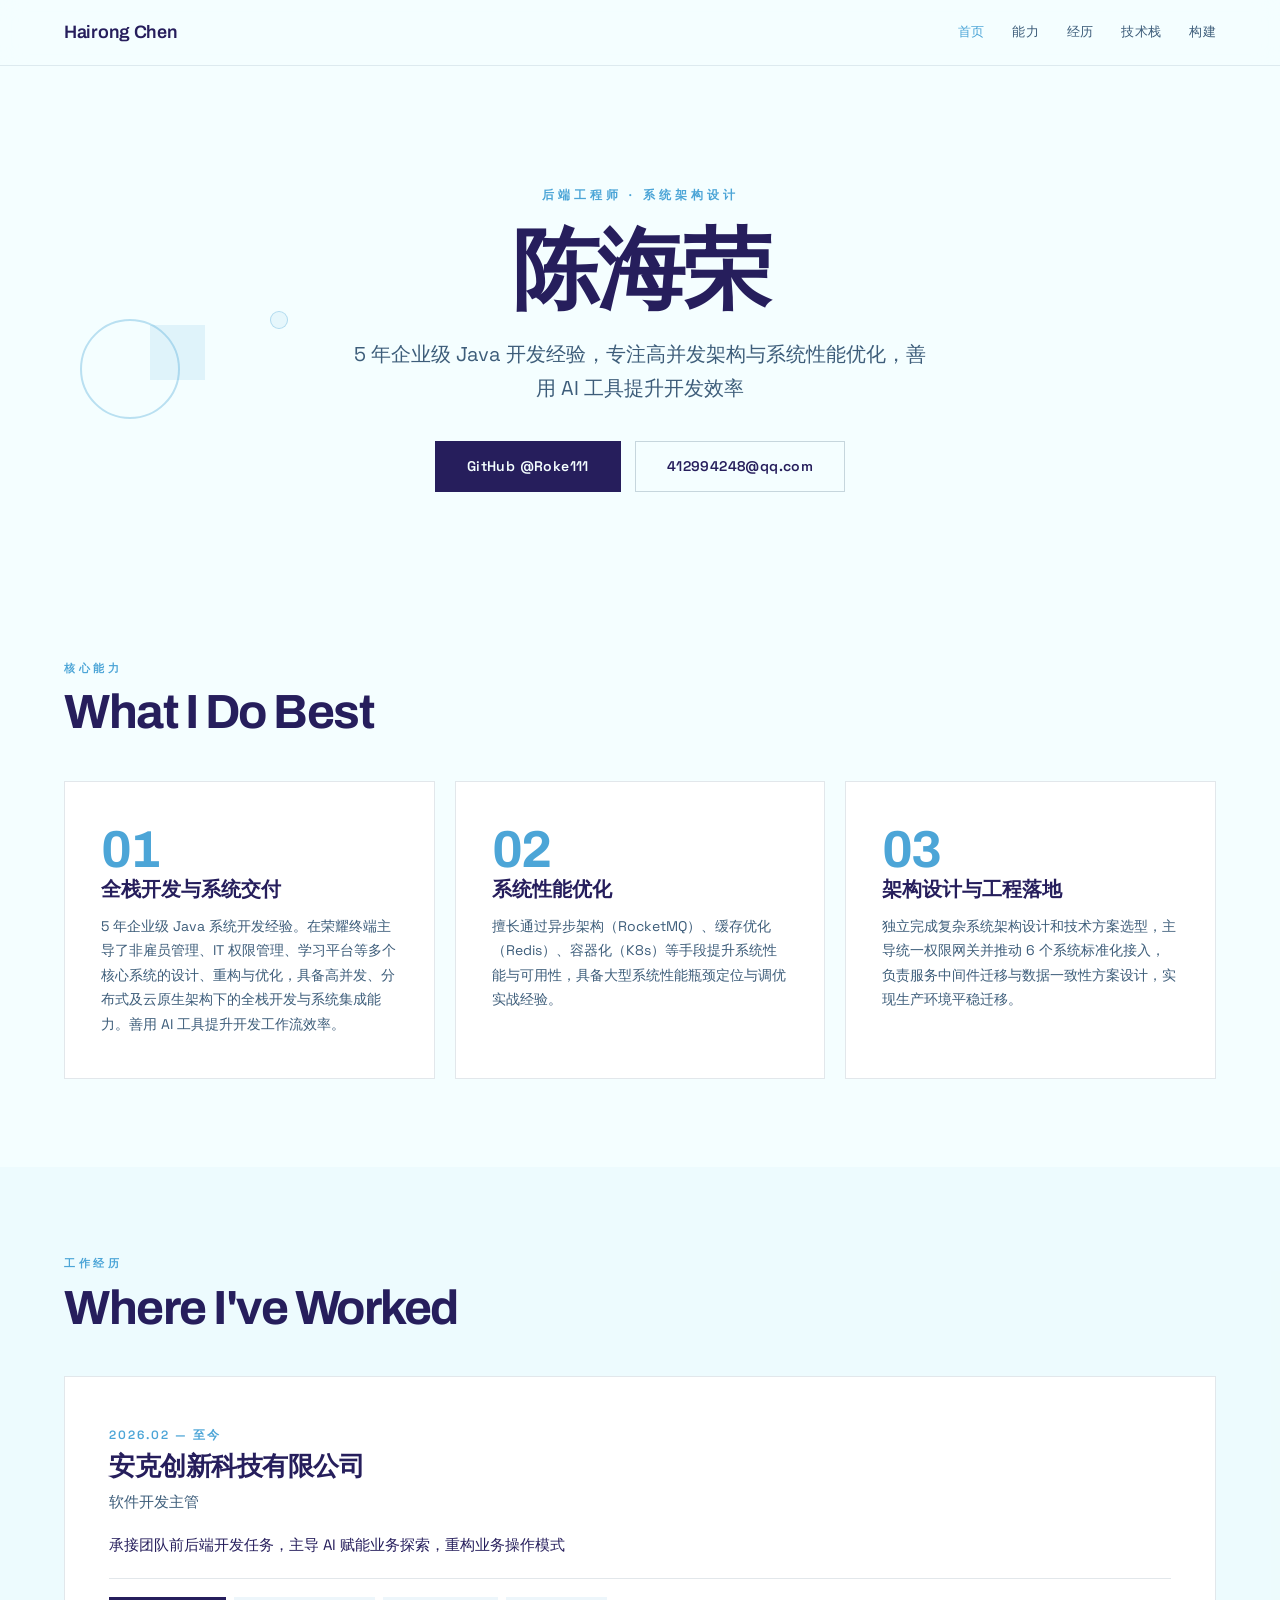
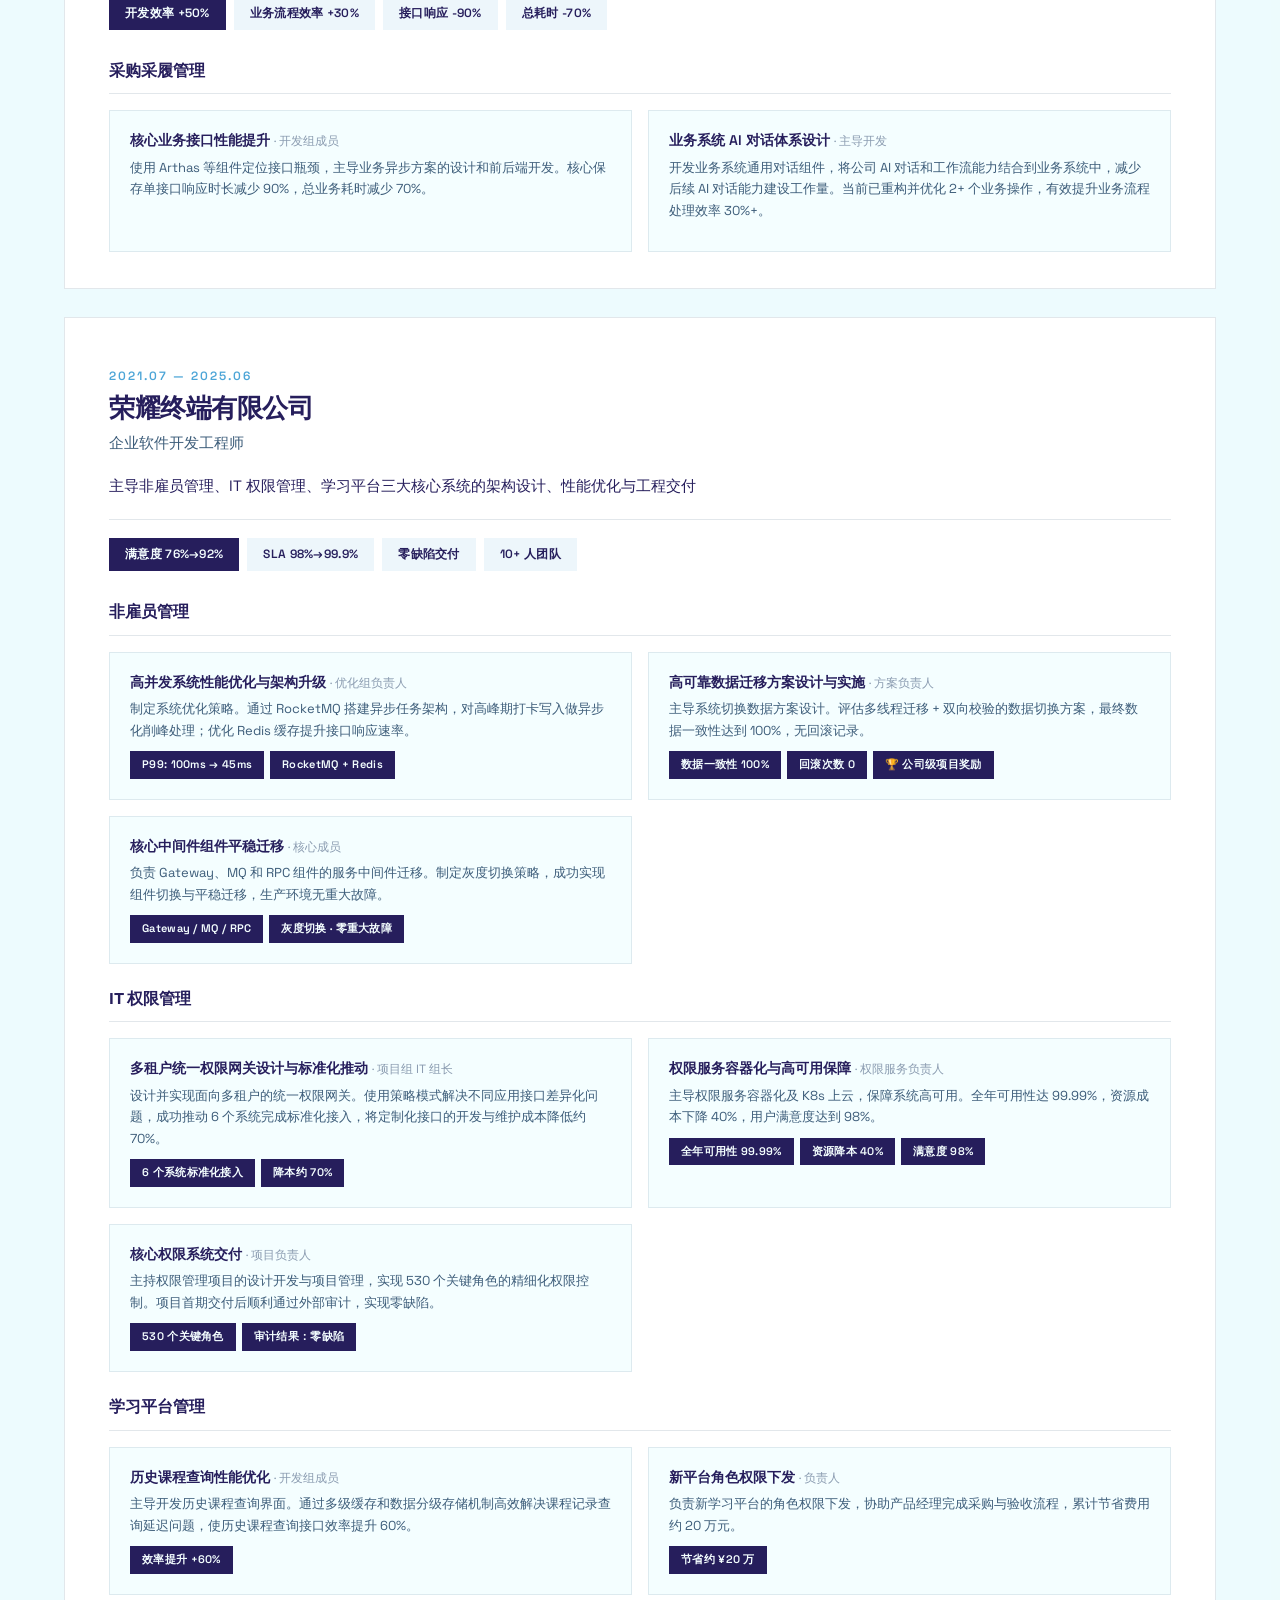
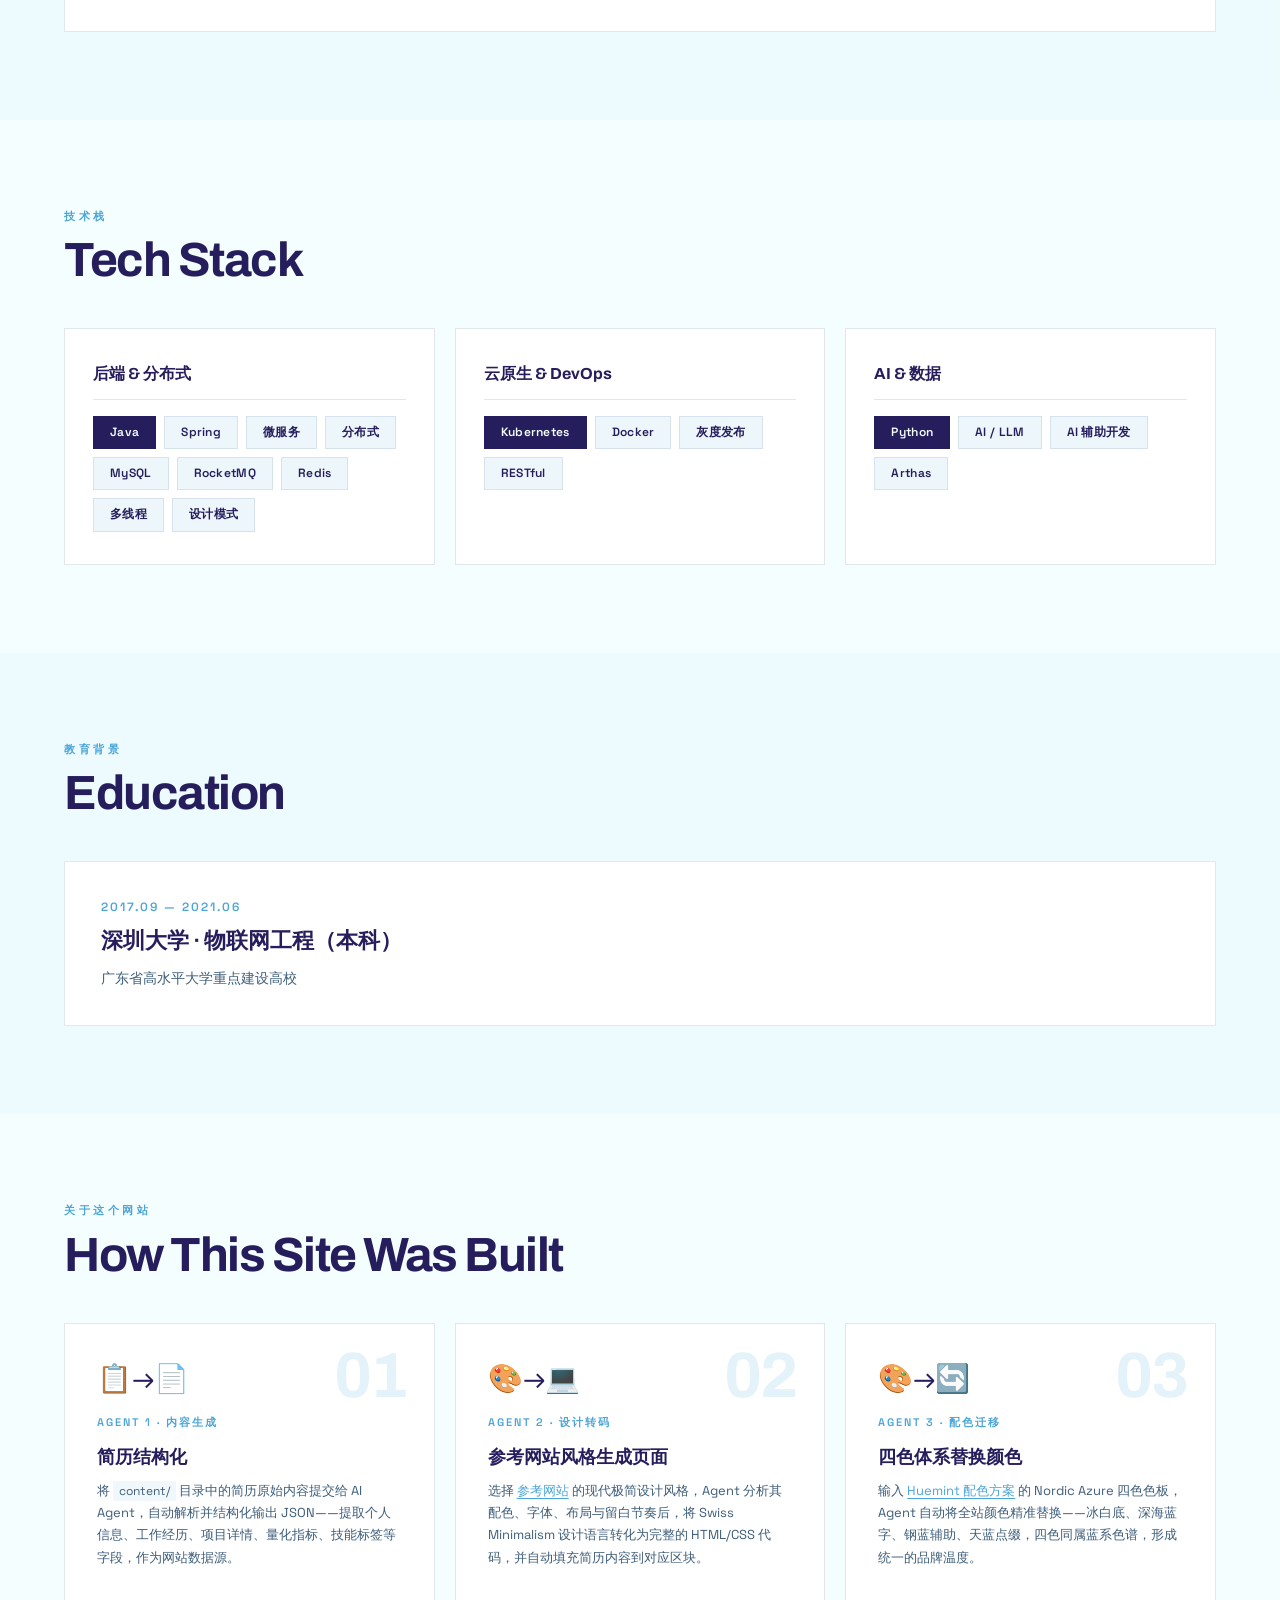
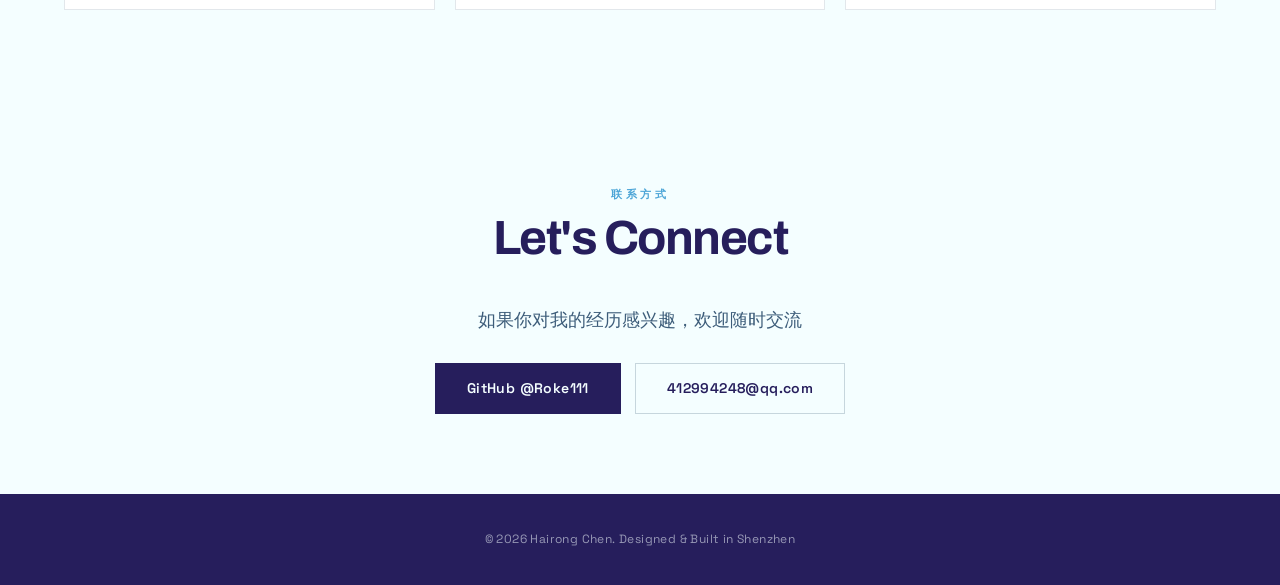
==== commit 948677d8: "update index.html" ====
--- a/index.html
+++ b/index.html
@@ -104,6 +104,20 @@
     .edu-card p{font-size:14px;color:#3d5d7a}
     @media(max-width:480px){.edu-card{padding:24px 20px}.edu-card h3{font-size:18px}}
 
+    /* ═══════════════ BUILD PROCESS ═══════════════ */
+    .build-grid{display:grid;grid-template-columns:repeat(3,1fr);gap:20px}
+    .build-card{background:#FFF;border:1px solid rgba(61,93,122,0.15);padding:40px 32px;position:relative}
+    .build-step{font-family:'Archivo',sans-serif;font-size:64px;font-weight:700;letter-spacing:-2px;color:rgba(76,165,215,0.15);position:absolute;top:20px;right:28px;line-height:1;pointer-events:none}
+    .build-icon{display:block;font-size:28px;margin-bottom:16px;line-height:1}
+    .build-card h3{font-family:'Archivo',sans-serif;font-size:18px;font-weight:700;color:#261e5c;margin-bottom:8px}
+    .build-card .build-agent{display:inline-block;font-size:11px;font-weight:600;letter-spacing:2px;color:#4ca5d7;text-transform:uppercase;margin-bottom:12px}
+    .build-card p{font-size:13px;color:#3d5d7a;line-height:1.7}
+    .build-link{color:#4ca5d7;text-decoration:underline;text-underline-offset:3px;transition:color .2s}
+    .build-link:hover{color:#261e5c}
+    .build-card code{font-family:'Space Grotesk',monospace;font-size:12px;background:rgba(76,165,215,0.08);padding:2px 6px}
+    @media(max-width:960px){.build-grid{grid-template-columns:1fr 1fr}}
+    @media(max-width:600px){.build-grid{grid-template-columns:1fr}.build-card{padding:32px 24px}.build-step{font-size:48px;top:16px;right:20px}}
+
     /* ═══════════════ CONTACT ═══════════════ */
     .contact{text-align:center;padding:88px 64px 80px}
     .contact-sub{font-size:18px;color:#3d5d7a;margin-bottom:28px}
@@ -124,6 +138,7 @@
     <a href="#capabilities">能力</a>
     <a href="#experience">经历</a>
     <a href="#skills">技术栈</a>
+    <a href="#build">构建</a>
   </nav>
 </header>
 
@@ -369,6 +384,37 @@
   </div>
 </section>
 
+<!-- ═══ 构建过程 ═══ -->
+<section class="sec" id="build">
+  <div class="sec-inner">
+    <span class="sec-label">关于这个网站</span>
+    <h2 class="sec-heading">How This Site Was Built</h2>
+    <div class="build-grid">
+      <div class="build-card">
+        <span class="build-step">01</span>
+        <span class="build-icon">📋→📄</span>
+        <span class="build-agent">Agent 1 · 内容生成</span>
+        <h3>简历结构化</h3>
+        <p>将 <code>content/</code> 目录中的简历原始内容提交给 AI Agent，自动解析并结构化输出 JSON——提取个人信息、工作经历、项目详情、量化指标、技能标签等字段，作为网站数据源。</p>
+      </div>
+      <div class="build-card">
+        <span class="build-step">02</span>
+        <span class="build-icon">🎨→💻</span>
+        <span class="build-agent">Agent 2 · 设计转码</span>
+        <h3>参考网站风格生成页面</h3>
+        <p>选择 <a href="https://my-website-k15iozgc.wegic.net" target="_blank" rel="noopener" class="build-link">参考网站</a> 的现代极简设计风格，Agent 分析其配色、字体、布局与留白节奏后，将 Swiss Minimalism 设计语言转化为完整的 HTML/CSS 代码，并自动填充简历内容到对应区块。</p>
+      </div>
+      <div class="build-card">
+        <span class="build-step">03</span>
+        <span class="build-icon">🎨→🔄</span>
+        <span class="build-agent">Agent 3 · 配色迁移</span>
+        <h3>四色体系替换颜色</h3>
+        <p>输入 <a href="https://huemint.com/brand-3/#palette=f4feff-261e5c-3d5d7a-4ca5d7" target="_blank" rel="noopener" class="build-link">Huemint 配色方案</a> 的 Nordic Azure 四色色板，Agent 自动将全站颜色精准替换——冰白底、深海蓝字、钢蓝辅助、天蓝点缀，四色同属蓝系色谱，形成统一的品牌温度。</p>
+      </div>
+    </div>
+  </div>
+</section>
+
 <!-- ═══ 联系方式 ═══ -->
 <section class="contact">
   <span class="sec-label">联系方式</span>
